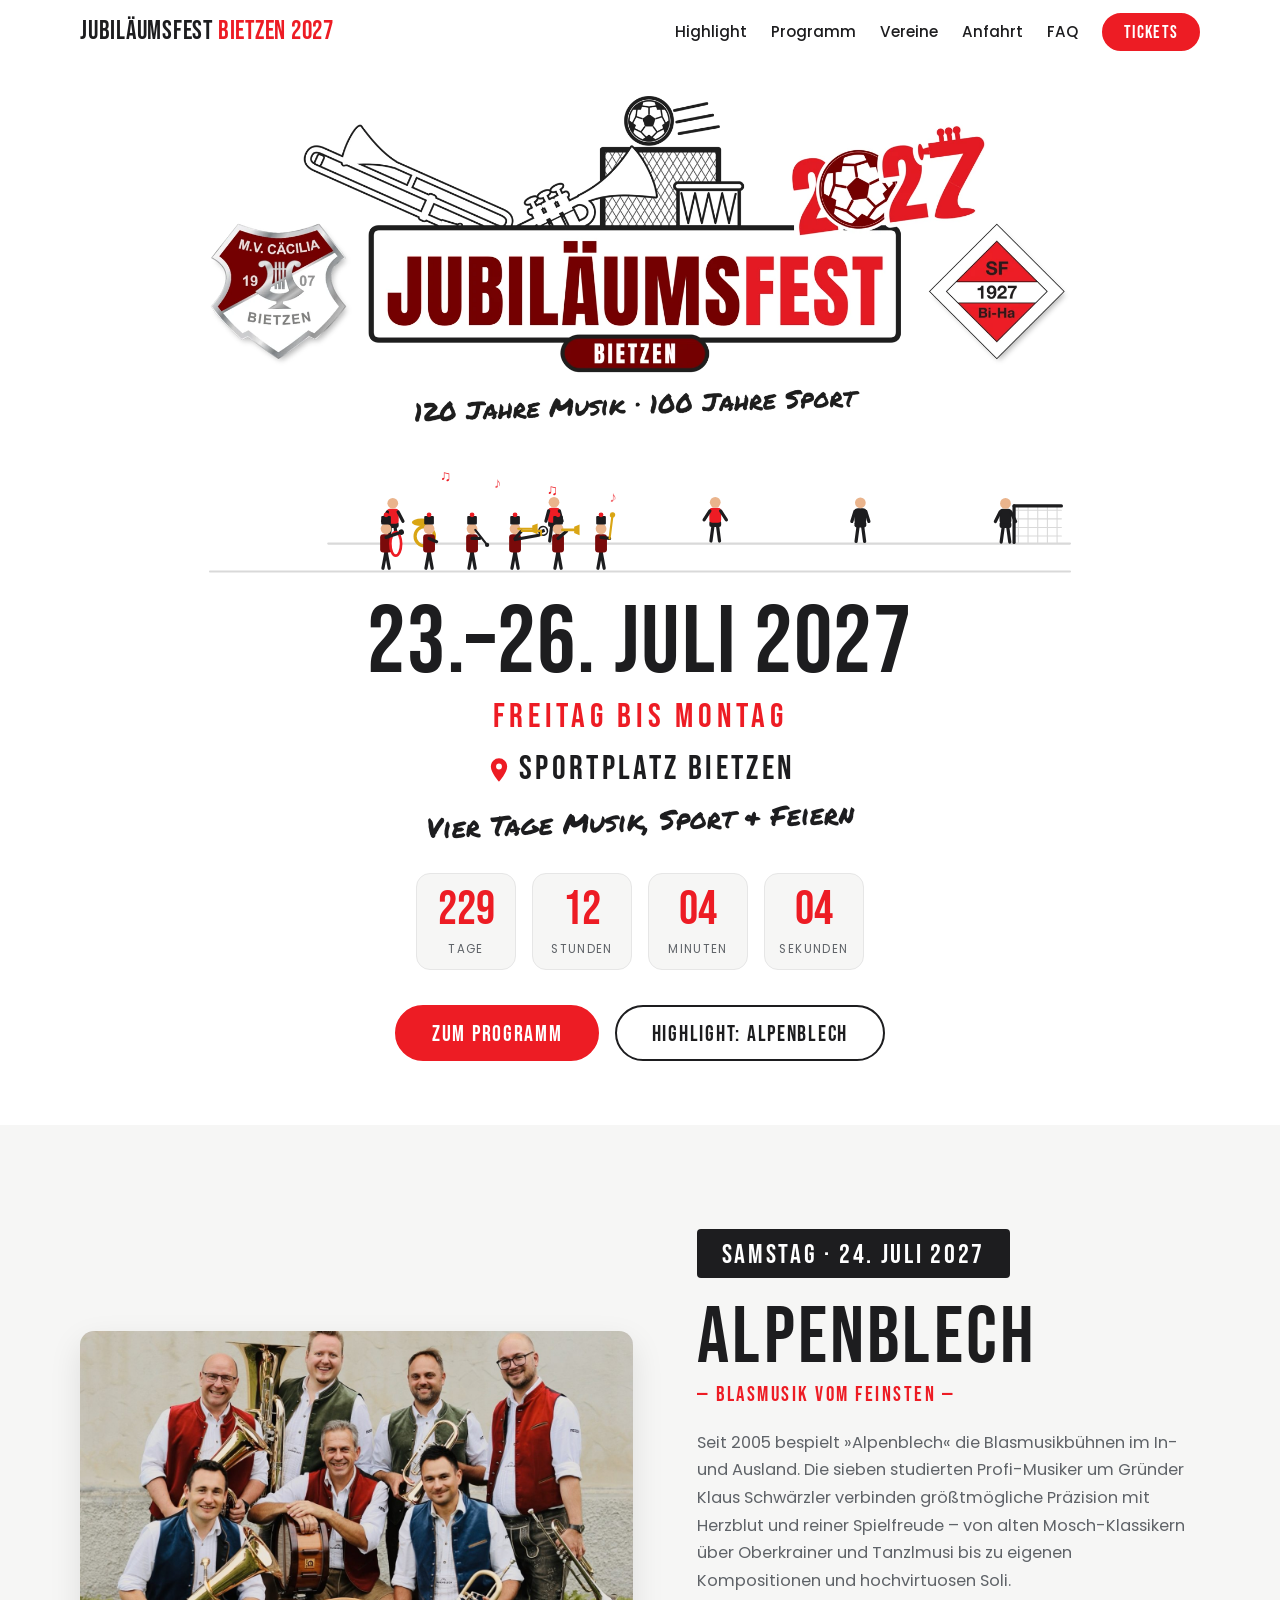
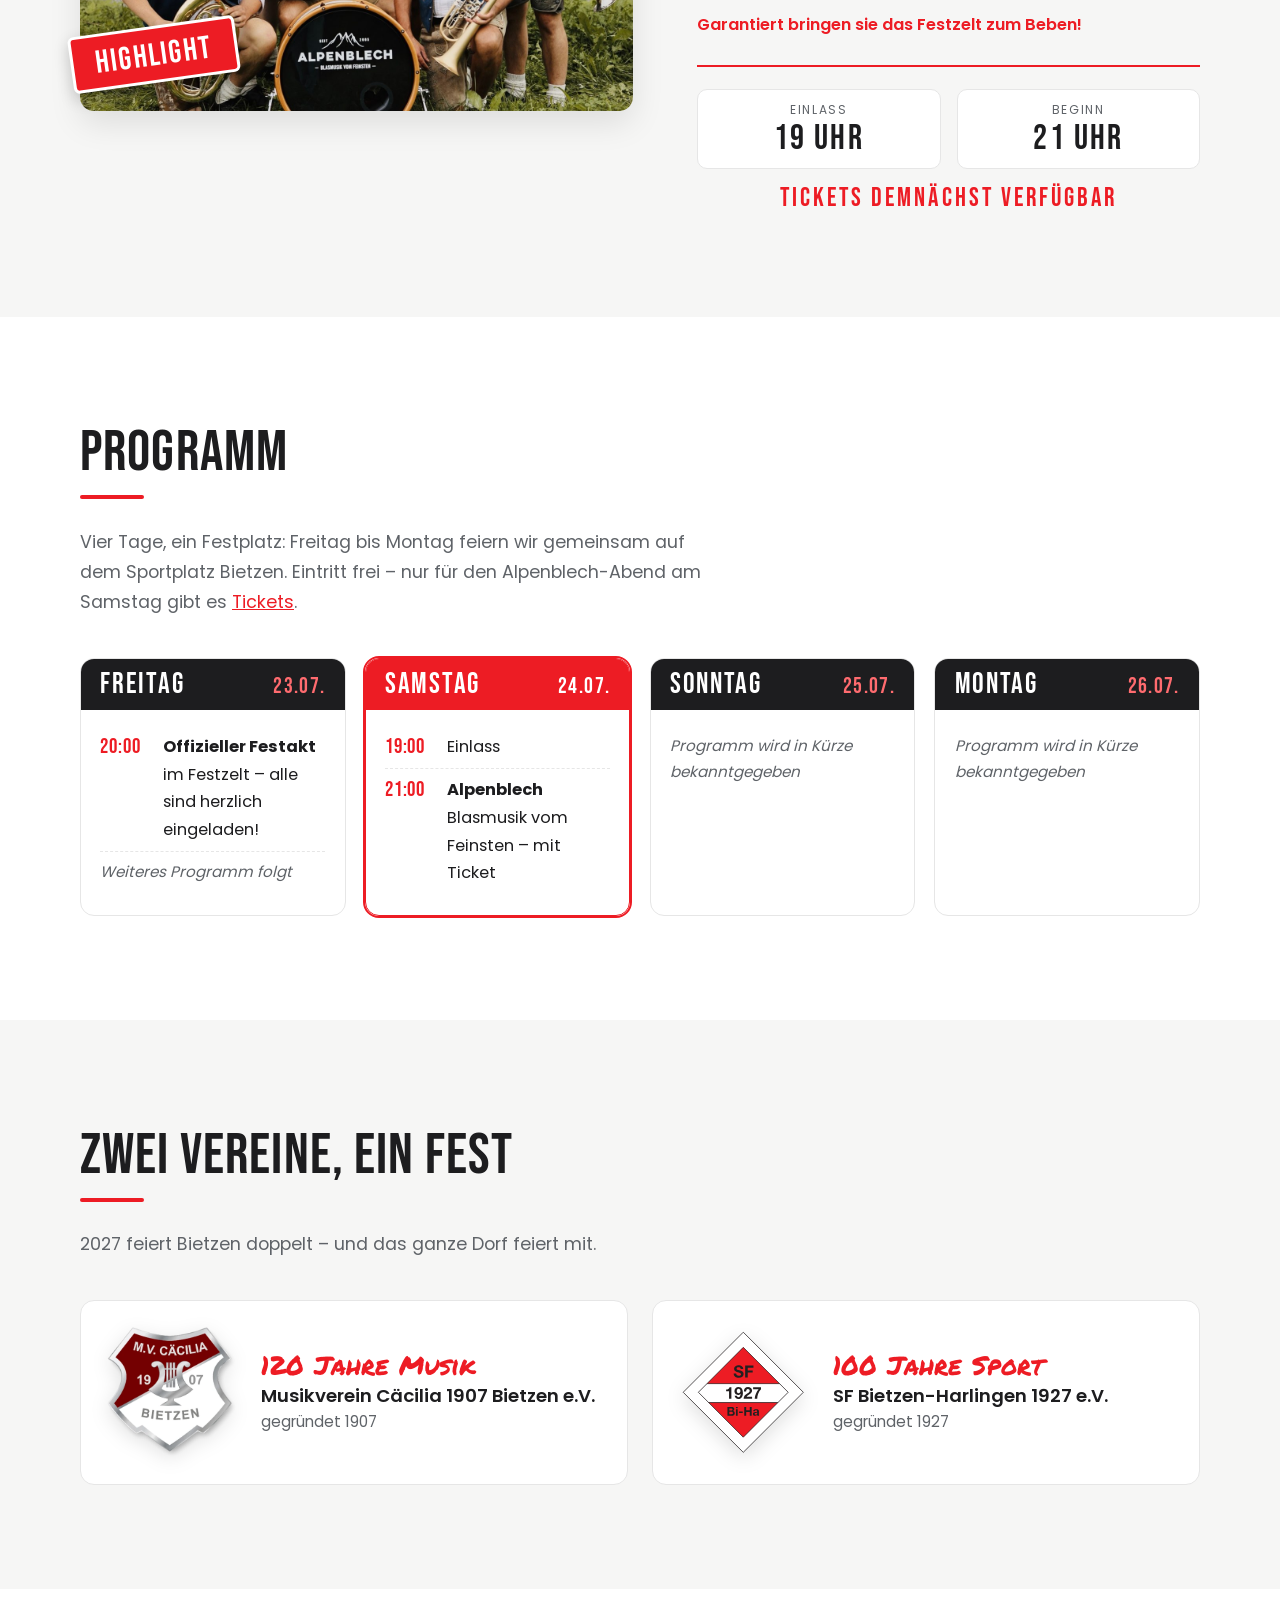
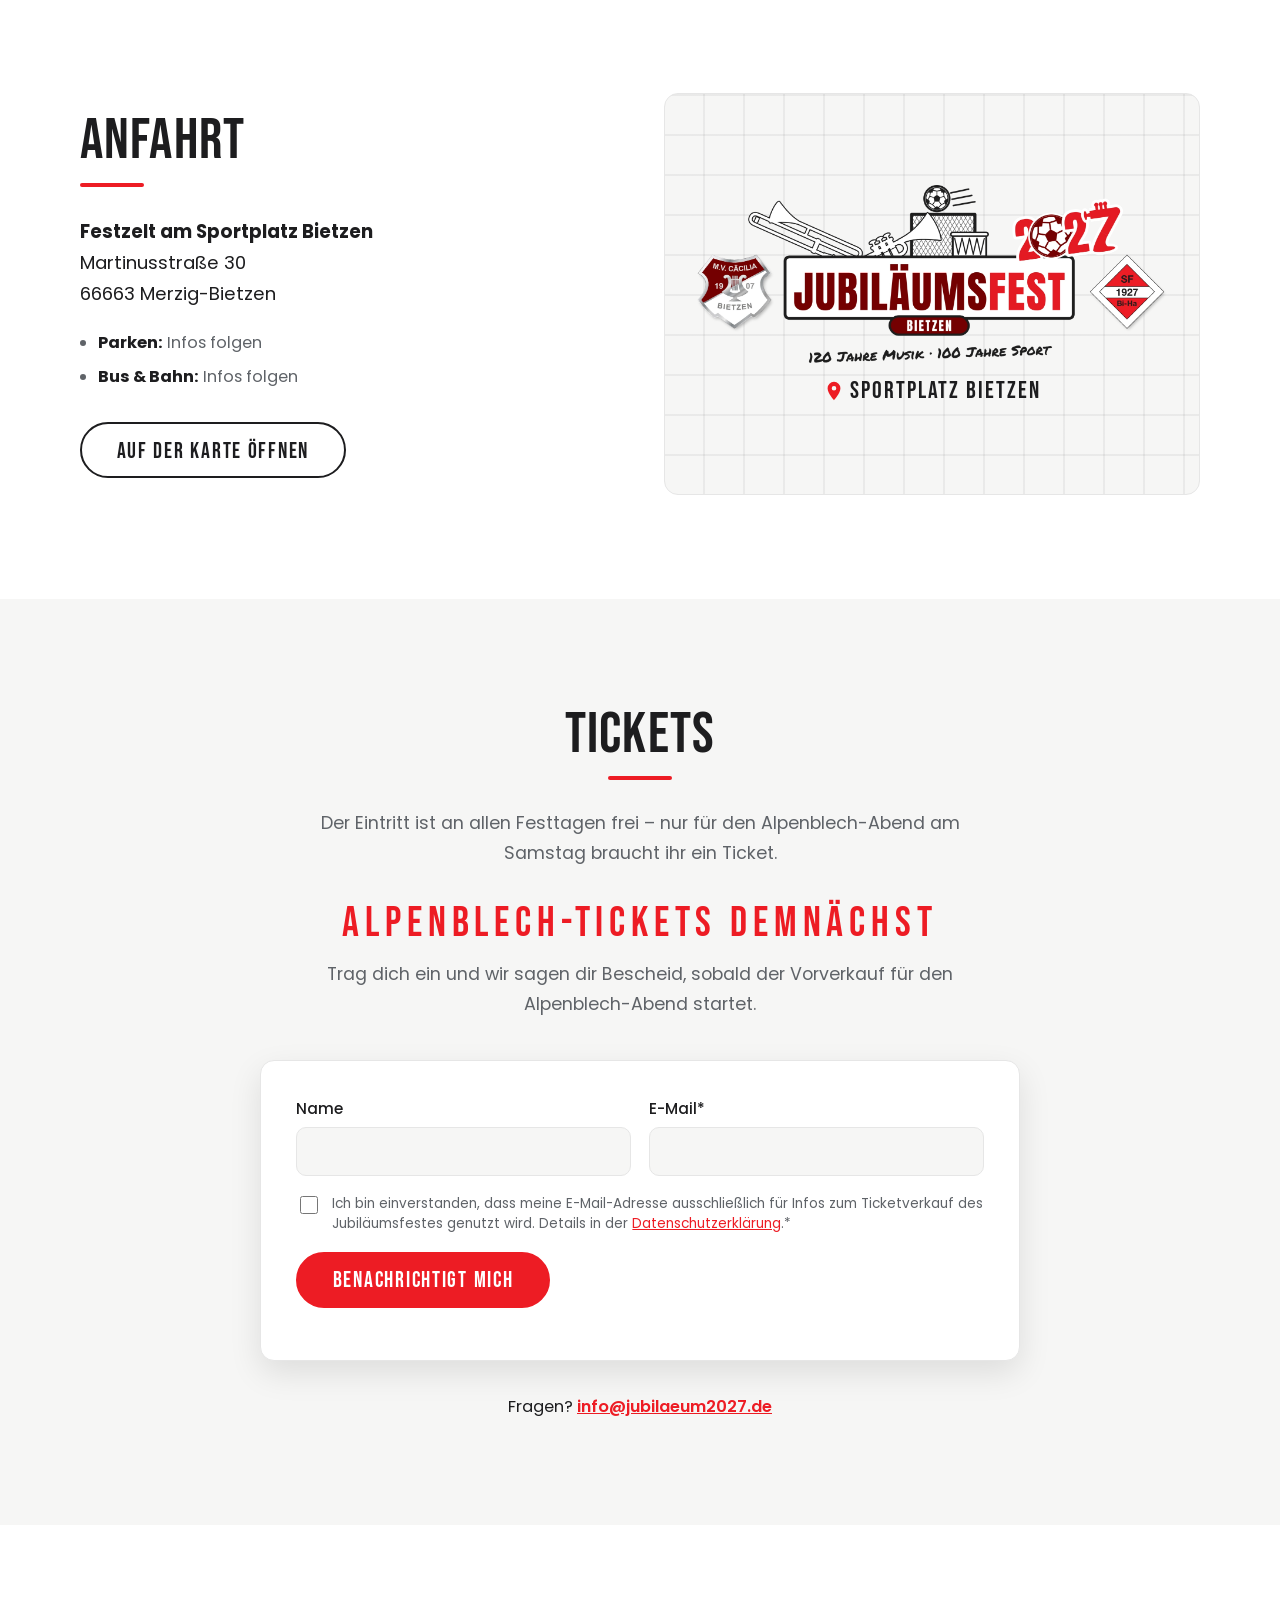
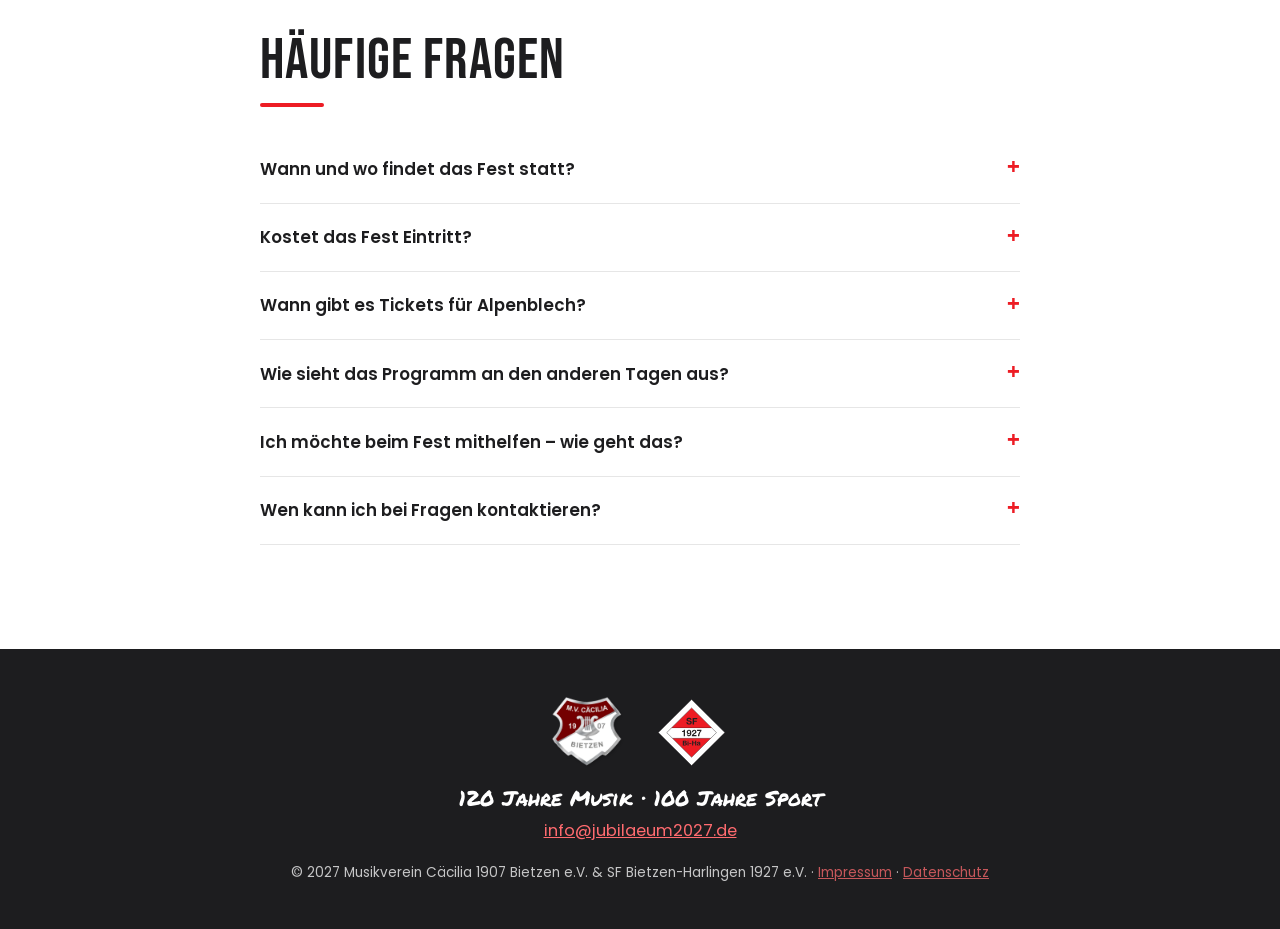
==== index.html @ b7c2aaac "Fun Fact unter dem Logo: Fußballspiel und marschierende Blaskapelle Kleine SVG-Figuren, per JavaScri" ====
<!doctype html>
<html lang="de">
<head>
  <meta charset="utf-8">
  <meta name="viewport" content="width=device-width, initial-scale=1">
  <title>Jubiläumsfest Bietzen 2027 · 23.–26. Juli</title>
  <meta name="description" content="120 Jahre Musik · 100 Jahre Sport: Vier Tage Musik, Sport &amp; Feiern vom 23. bis 26. Juli 2027 auf dem Sportplatz Bietzen. Highlight am Samstag: Alpenblech.">
  <meta name="theme-color" content="#ffffff">
  <meta property="og:type" content="website">
  <meta property="og:title" content="Jubiläumsfest Bietzen 2027">
  <meta property="og:description" content="120 Jahre Musik · 100 Jahre Sport – 23. bis 26. Juli 2027, Sportplatz Bietzen.">
  <meta property="og:url" content="https://jubilaeum2027.de/">
  <meta property="og:image" content="https://jubilaeum2027.de/bilder/vorschau.jpg">
  <meta property="og:image:width" content="1200">
  <meta property="og:image:height" content="630">
  <meta property="og:locale" content="de_DE">
  <meta name="twitter:card" content="summary_large_image">
  <link rel="canonical" href="https://jubilaeum2027.de/">
  <link rel="icon" type="image/png" href="favicon.png">
  <link rel="apple-touch-icon" href="bilder/apple-touch-icon.png">
  <link rel="preload" href="schriften/bebas-neue-latin-400-normal.woff2" as="font" type="font/woff2" crossorigin>
  <link rel="stylesheet" href="style.css">
  <script type="application/ld+json">
  {
    "@context": "https://schema.org",
    "@type": "Festival",
    "name": "Jubiläumsfest Bietzen 2027 – 120 Jahre Musik · 100 Jahre Sport",
    "startDate": "2027-07-23T20:00:00+02:00",
    "endDate": "2027-07-26",
    "eventStatus": "https://schema.org/EventScheduled",
    "eventAttendanceMode": "https://schema.org/OfflineEventAttendanceMode",
    "url": "https://jubilaeum2027.de/",
    "image": "https://jubilaeum2027.de/bilder/vorschau.jpg",
    "description": "Vier Tage Musik, Sport & Feiern im Festzelt am Sportplatz Bietzen.",
    "location": {
      "@type": "Place",
      "name": "Festzelt am Sportplatz Bietzen",
      "address": { "@type": "PostalAddress", "streetAddress": "Martinusstraße 30", "postalCode": "66663", "addressLocality": "Merzig-Bietzen", "addressCountry": "DE" }
    },
    "organizer": [
      { "@type": "Organization", "name": "Musikverein Cäcilia 1907 Bietzen e.V." },
      { "@type": "Organization", "name": "SF Bietzen-Harlingen 1927 e.V." }
    ]
  }
  </script>
</head>
<body>

  <header class="nav" id="top">
    <div class="container nav__inner">
      <a href="#top" class="nav__logo">Jubiläumsfest <span>Bietzen 2027</span></a>
      <button class="nav__toggle" aria-label="Menü öffnen" aria-expanded="false">
        <span></span><span></span><span></span>
      </button>
      <nav class="nav__links">
        <a href="#highlight">Highlight</a>
        <a href="#programm">Programm</a>
        <a href="#vereine">Vereine</a>
        <a href="#anfahrt">Anfahrt</a>
        <a href="#faq">FAQ</a>
        <a href="#tickets" class="btn btn--small">Tickets</a>
      </nav>
    </div>
  </header>

  <section class="hero">
    <div class="hero__confetti" aria-hidden="true"></div>
    <div class="container hero__content">
      <h1 class="visually-hidden">Jubiläumsfest Bietzen 2027 – 120 Jahre Musik, 100 Jahre Sport</h1>
      <img class="hero__logo" src="bilder/logo-hell.webp" width="1600" height="607"
           alt="Logo Jubiläumsfest Bietzen 2027 mit den Wappen des M.V. Cäcilia Bietzen 1907 und der SF 1927 Bi-Ha – 120 Jahre Musik, 100 Jahre Sport">
      <div class="hero__fun" aria-hidden="true"></div>
      <p class="hero__date">23.–26. Juli 2027</p>
      <p class="hero__days">Freitag bis Montag</p>
      <p class="hero__place">
        <svg viewBox="0 0 24 24" width="28" height="28" aria-hidden="true"><path fill="currentColor" d="M12 2a7 7 0 0 0-7 7c0 5.25 7 13 7 13s7-7.75 7-13a7 7 0 0 0-7-7Zm0 9.5A2.5 2.5 0 1 1 12 6.5a2.5 2.5 0 0 1 0 5Z"/></svg>
        Sportplatz Bietzen
      </p>
      <p class="hero__tagline">Vier Tage Musik, Sport &amp; Feiern</p>

      <div class="countdown" aria-label="Countdown bis zum Fest">
        <div><span id="cd-tage">–</span><small>Tage</small></div>
        <div><span id="cd-stunden">–</span><small>Stunden</small></div>
        <div><span id="cd-minuten">–</span><small>Minuten</small></div>
        <div><span id="cd-sekunden">–</span><small>Sekunden</small></div>
      </div>

      <div class="hero__actions">
        <a href="#programm" class="btn">Zum Programm</a>
        <a href="#highlight" class="btn btn--ghost">Highlight: Alpenblech</a>
      </div>
    </div>
  </section>

  <main>

    <!-- ========== HIGHLIGHT ========== -->
    <section id="highlight" class="section section--alt">
      <div class="container highlight">
        <figure class="highlight__photo">
          <img src="bilder/alpenblech.jpg" width="1400" height="962" loading="lazy"
               alt="Die sieben Musiker von Alpenblech in Tracht mit ihren Blechblasinstrumenten">
          <span class="badge">Highlight</span>
        </figure>
        <div class="highlight__text">
          <p class="datebar">Samstag · 24. Juli 2027</p>
          <h2 class="highlight__name">Alpenblech</h2>
          <p class="highlight__sub">— Blasmusik vom Feinsten —</p>
          <p>
            Seit 2005 bespielt »Alpenblech« die Blasmusikbühnen im In- und Ausland.
            Die sieben studierten Profi-Musiker um Gründer Klaus Schwärzler verbinden
            größtmögliche Präzision mit Herzblut und reiner Spielfreude – von alten
            Mosch-Klassikern über Oberkrainer und Tanzlmusi bis zu eigenen Kompositionen
            und hochvirtuosen Soli.
          </p>
          <p class="highlight__claim">Garantiert bringen sie das Festzelt zum Beben!</p>
          <div class="highlight__facts">
            <div><small>Einlass</small><strong>19 Uhr</strong></div>
            <div><small>Beginn</small><strong>21 Uhr</strong></div>
          </div>
          <p class="highlight__tickets">Tickets demnächst verfügbar</p>
        </div>
      </div>
    </section>

    <!-- ========== PROGRAMM ========== -->
    <section id="programm" class="section">
      <div class="container">
        <h2 class="section__title">Programm</h2>
        <p class="section__lead">Vier Tage, ein Festplatz: Freitag bis Montag feiern wir gemeinsam auf dem Sportplatz Bietzen. Eintritt frei – nur für den Alpenblech-Abend am Samstag gibt es <a href="#tickets">Tickets</a>.</p>

        <div class="days">
          <article class="day">
            <header class="day__head"><span class="day__name">Freitag</span><span class="day__date">23.07.</span></header>
            <ul class="day__list">
              <li><time>20:00</time><span><strong>Offizieller Festakt</strong><br>im Festzelt – alle sind herzlich eingeladen!</span></li>
              <li class="day__tba">Weiteres Programm folgt</li>
            </ul>
          </article>

          <article class="day day--featured">
            <header class="day__head"><span class="day__name">Samstag</span><span class="day__date">24.07.</span></header>
            <ul class="day__list">
              <li><time>19:00</time><span>Einlass</span></li>
              <li><time>21:00</time><span><strong>Alpenblech</strong><br>Blasmusik vom Feinsten – mit Ticket</span></li>
            </ul>
          </article>

          <article class="day">
            <header class="day__head"><span class="day__name">Sonntag</span><span class="day__date">25.07.</span></header>
            <ul class="day__list">
              <li class="day__tba">Programm wird in Kürze bekanntgegeben</li>
            </ul>
          </article>

          <article class="day">
            <header class="day__head"><span class="day__name">Montag</span><span class="day__date">26.07.</span></header>
            <ul class="day__list">
              <li class="day__tba">Programm wird in Kürze bekanntgegeben</li>
            </ul>
          </article>
        </div>
      </div>
    </section>

    <!-- ========== VEREINE ========== -->
    <section id="vereine" class="section section--alt">
      <div class="container">
        <h2 class="section__title">Zwei Vereine, ein Fest</h2>
        <p class="section__lead">2027 feiert Bietzen doppelt – und das ganze Dorf feiert mit.</p>

        <div class="clubs">
          <article class="club">
            <img src="bilder/wappen-musikverein.webp" width="357" height="360" loading="lazy" alt="Wappen des Musikvereins Cäcilia 1907 Bietzen e.V.">
            <div>
              <p class="club__years">120 Jahre Musik</p>
              <h3>Musikverein Cäcilia 1907 Bietzen e.V.</h3>
              <p class="club__since">gegründet 1907</p>
            </div>
          </article>
          <article class="club">
            <img src="bilder/wappen-sportfreunde.svg" width="360" height="360" loading="lazy" alt="Wappen der SF Bietzen-Harlingen 1927 e.V.">
            <div>
              <p class="club__years">100 Jahre Sport</p>
              <h3>SF Bietzen-Harlingen 1927 e.V.</h3>
              <p class="club__since">gegründet 1927</p>
            </div>
          </article>
        </div>
      </div>
    </section>

    <!-- ========== ANFAHRT ========== -->
    <section id="anfahrt" class="section">
      <div class="container grid-2">
        <div>
          <h2 class="section__title">Anfahrt</h2>
          <address class="address">
            <strong>Festzelt am Sportplatz Bietzen</strong><br>
            Martinusstraße 30<br>
            66663 Merzig-Bietzen
          </address>
          <ul class="info-list">
            <li><strong>Parken:</strong> Infos folgen</li>
            <li><strong>Bus &amp; Bahn:</strong> Infos folgen</li>
          </ul>
          <a class="btn btn--outline" target="_blank" rel="noopener"
             href="https://www.openstreetmap.org/search?query=Martinusstra%C3%9Fe%2030%2C%2066663%20Merzig">Auf der Karte öffnen</a>
        </div>
        <div class="map-card" aria-hidden="true">
          <img src="bilder/logo-hell.webp" width="1600" height="607" loading="lazy" alt="">
          <p><svg viewBox="0 0 24 24" width="22" height="22"><path fill="currentColor" d="M12 2a7 7 0 0 0-7 7c0 5.25 7 13 7 13s7-7.75 7-13a7 7 0 0 0-7-7Zm0 9.5A2.5 2.5 0 1 1 12 6.5a2.5 2.5 0 0 1 0 5Z"/></svg> Sportplatz Bietzen</p>
        </div>
      </div>
    </section>

    <!-- ========== TICKETS ========== -->
    <section id="tickets" class="section section--alt">
      <div class="container container--narrow tickets">
        <h2 class="section__title">Tickets</h2>
        <p class="section__lead">
          Der Eintritt ist an allen Festtagen frei – nur für den Alpenblech-Abend am Samstag braucht ihr ein Ticket.
        </p>
        <p class="tickets__soon">Alpenblech-Tickets demnächst</p>
        <p class="section__lead">
          Trag dich ein und wir sagen dir Bescheid, sobald der Vorverkauf für den Alpenblech-Abend startet.
        </p>

        <!-- data-netlify: Netlify sammelt die Einträge automatisch (Dashboard → Forms). -->
        <form class="form" name="ticket-info" method="POST" data-netlify="true" netlify-honeypot="bot-field">
          <input type="hidden" name="form-name" value="ticket-info">
          <p class="hidden"><label>Nicht ausfüllen: <input name="bot-field"></label></p>
          <div class="form__row">
            <label>Name<input type="text" name="name" autocomplete="name"></label>
            <label>E-Mail*<input type="email" name="email" required autocomplete="email"></label>
          </div>
          <label class="form__check">
            <input type="checkbox" name="einwilligung" value="ja" required>
            <span>Ich bin einverstanden, dass meine E-Mail-Adresse ausschließlich für Infos zum Ticketverkauf des Jubiläumsfestes genutzt wird. Details in der <a href="datenschutz.html">Datenschutzerklärung</a>.*</span>
          </label>
          <button type="submit" class="btn">Benachrichtigt mich</button>
          <p class="form__status" role="status"></p>
        </form>

        <p class="tickets__contact">Fragen? <a href="mailto:info@jubilaeum2027.de">info@jubilaeum2027.de</a></p>
      </div>
    </section>

    <!-- ========== FAQ ========== -->
    <section id="faq" class="section">
      <div class="container container--narrow">
        <h2 class="section__title">Häufige Fragen</h2>
        <details>
          <summary>Wann und wo findet das Fest statt?</summary>
          <p>Von Freitag, 23. Juli bis Montag, 26. Juli 2027 im Festzelt am Sportplatz Bietzen. Adresse: Martinusstraße 30, 66663 Merzig-Bietzen. Los geht es am Freitag um 20:00 Uhr mit dem offiziellen Festakt, zu dem alle herzlich eingeladen sind.</p>
        </details>
        <details>
          <summary>Kostet das Fest Eintritt?</summary>
          <p>Nein, an allen Festtagen ist der Eintritt frei. Einzige Ausnahme ist der Alpenblech-Abend am Samstag, 24. Juli – dafür braucht ihr ein Ticket.</p>
        </details>
        <details>
          <summary>Wann gibt es Tickets für Alpenblech?</summary>
          <p>Der Vorverkauf startet demnächst. <a href="#tickets">Trag dich ein</a>, dann bekommst du Bescheid.</p>
        </details>
        <details>
          <summary>Wie sieht das Programm an den anderen Tagen aus?</summary>
          <p>Fest stehen bereits der offizielle Festakt am Freitag (20:00 Uhr) und Alpenblech am Samstag (21:00 Uhr). Das weitere Programm geben wir in Kürze bekannt – schau einfach wieder vorbei.</p>
        </details>
        <details>
          <summary>Ich möchte beim Fest mithelfen – wie geht das?</summary>
          <p>Super! Schreib uns an <a href="mailto:info@jubilaeum2027.de">info@jubilaeum2027.de</a>.</p>
        </details>
        <details>
          <summary>Wen kann ich bei Fragen kontaktieren?</summary>
          <p>Schreib uns jederzeit an <a href="mailto:info@jubilaeum2027.de">info@jubilaeum2027.de</a>.</p>
        </details>
      </div>
    </section>

  </main>

  <footer class="footer">
    <div class="container footer__inner">
      <div class="footer__crests">
        <img src="bilder/wappen-musikverein.webp" width="357" height="360" loading="lazy" alt="M.V. Cäcilia Bietzen 1907">
        <img src="bilder/wappen-sportfreunde.svg" width="360" height="360" loading="lazy" alt="SF Bietzen-Harlingen 1927 e.V.">
      </div>
      <p class="footer__tagline">120 Jahre Musik · 100 Jahre Sport</p>
      <p><a href="mailto:info@jubilaeum2027.de">info@jubilaeum2027.de</a></p>
      <p class="footer__small">
        © 2027 Musikverein Cäcilia 1907 Bietzen e.V. &amp; SF Bietzen-Harlingen 1927 e.V. · <a href="impressum.html">Impressum</a> · <a href="datenschutz.html">Datenschutz</a>
      </p>
    </div>
  </footer>

  <script src="script.js"></script>
</body>
</html>
---- style.css ----
/* ============================================================
   Schriften (lokal eingebunden – keine Verbindung zu Google)
   ============================================================ */
@font-face { font-family: "Bebas Neue"; src: url("schriften/bebas-neue-latin-400-normal.woff2") format("woff2"); font-weight: 400; font-display: swap; }
@font-face { font-family: "Permanent Marker"; src: url("schriften/permanent-marker-latin-400-normal.woff2") format("woff2"); font-weight: 400; font-display: swap; }
@font-face { font-family: "Poppins"; src: url("schriften/poppins-latin-400-normal.woff2") format("woff2"); font-weight: 400; font-display: swap; }
@font-face { font-family: "Poppins"; src: url("schriften/poppins-latin-500-normal.woff2") format("woff2"); font-weight: 500; font-display: swap; }
@font-face { font-family: "Poppins"; src: url("schriften/poppins-latin-600-normal.woff2") format("woff2"); font-weight: 600; font-display: swap; }
@font-face { font-family: "Poppins"; src: url("schriften/poppins-latin-700-normal.woff2") format("woff2"); font-weight: 700; font-display: swap; }

/* ============================================================
   Farben – helle Variante: Weiß, Anthrazit und das Signalrot
   aus „FEST“ / SF-Wappen. Das Weinrot steckt nur noch im Logo.
   ============================================================ */
:root {
  --rot: #ed1c24;          /* offizielles Rot der SF Bietzen-Harlingen */
  --rot-dunkel: #c0161c;   /* Hover */
  --rot-zart: #fdecec;     /* sehr helles Rot für Flächen */
  --ink: #1d1d1f;          /* Anthrazit für Text & Überschriften */
  --muted: #5f6368;
  --bg: #ffffff;
  --bg-alt: #f6f6f5;
  --line: #e6e6e6;
  --white: #fff;
  --radius: 14px;
  --shadow: 0 12px 32px rgba(0, 0, 0, .10);
  --font-head: "Bebas Neue", Impact, "Arial Narrow", sans-serif;
  --font-body: "Poppins", system-ui, -apple-system, sans-serif;
  --font-hand: "Permanent Marker", "Comic Sans MS", cursive;
}

*, *::before, *::after { box-sizing: border-box; }
html { scroll-behavior: smooth; scroll-padding-top: 72px; }
body {
  margin: 0;
  font-family: var(--font-body);
  font-size: 1.02rem;
  line-height: 1.7;
  color: var(--ink);
  background: var(--bg);
}
img { max-width: 100%; height: auto; display: block; }
a { color: var(--rot); }
h1, h2, h3 { line-height: 1.1; margin: 0 0 .5em; }
h2 { font-family: var(--font-head); font-weight: 400; letter-spacing: .02em; }
h3 { font-size: 1.1rem; font-weight: 600; }
.hidden { display: none; }
.visually-hidden { position: absolute; width: 1px; height: 1px; overflow: hidden; clip: rect(0 0 0 0); white-space: nowrap; }

.container { width: min(1120px, 100% - 32px); margin-inline: auto; }
.container--narrow { width: min(760px, 100% - 32px); }

/* ---------- Buttons ---------- */
.btn {
  display: inline-block;
  padding: .7em 1.6em .6em;
  border-radius: 999px;
  border: 2px solid var(--rot);
  background: var(--rot);
  color: var(--white);
  font: 400 1.35rem/1.1 var(--font-head);
  letter-spacing: .08em;
  text-decoration: none;
  cursor: pointer;
  transition: transform .15s, background .15s, box-shadow .15s, color .15s;
}
.btn:hover { background: var(--rot-dunkel); border-color: var(--rot-dunkel); transform: translateY(-2px); box-shadow: 0 8px 20px rgba(237,28,36,.25); }
.btn:disabled { opacity: .6; cursor: wait; transform: none; }
.btn--small { padding: .45em 1.1em .35em; font-size: 1.1rem; }
.btn--ghost, .btn--outline { background: transparent; color: var(--ink); border-color: var(--ink); }
.btn--ghost:hover, .btn--outline:hover { background: var(--ink); color: var(--white); border-color: var(--ink); box-shadow: none; }

/* ---------- Navigation ---------- */
.nav { position: fixed; inset: 0 0 auto; z-index: 50; background: rgba(255,255,255,.92); backdrop-filter: blur(8px); transition: box-shadow .25s; }
.nav.is-scrolled { box-shadow: 0 1px 0 var(--line), 0 4px 16px rgba(0,0,0,.06); }
.nav__inner { display: flex; align-items: center; justify-content: space-between; height: 64px; }
.nav__logo { font: 400 1.6rem/1 var(--font-head); letter-spacing: .03em; color: var(--ink); text-decoration: none; }
.nav__logo span { color: var(--rot); }
.nav__links { display: flex; align-items: center; gap: 1.5rem; }
.nav__links a:not(.btn) { color: var(--ink); text-decoration: none; font-weight: 500; font-size: .95rem; }
.nav__links a:not(.btn):hover { color: var(--rot); }
.nav__toggle { display: none; background: none; border: 0; padding: 8px; cursor: pointer; }
.nav__toggle span { display: block; width: 24px; height: 2px; background: var(--ink); margin: 5px 0; transition: .2s; }

@media (max-width: 860px) {
  .nav__toggle { display: block; }
  .nav__links {
    position: absolute; top: 64px; left: 0; right: 0;
    flex-direction: column; align-items: stretch; gap: 0; padding: .5rem 16px 1.2rem;
    background: var(--white); box-shadow: 0 12px 20px rgba(0,0,0,.08);
    transform: translateY(-8px); opacity: 0; pointer-events: none; transition: .2s;
  }
  .nav__links a:not(.btn) { padding: .8rem 0; border-bottom: 1px solid var(--line); }
  .nav__links .btn { margin-top: 1rem; text-align: center; }
  .nav.is-open { background: var(--white); }
  .nav.is-open .nav__links { transform: none; opacity: 1; pointer-events: auto; }
  .nav.is-open .nav__toggle span:nth-child(1) { transform: translateY(7px) rotate(45deg); }
  .nav.is-open .nav__toggle span:nth-child(2) { opacity: 0; }
  .nav.is-open .nav__toggle span:nth-child(3) { transform: translateY(-7px) rotate(-45deg); }
}

/* ---------- Hero ---------- */
.hero {
  position: relative; overflow: hidden;
  min-height: 100vh; min-height: 100svh;
  display: grid; place-items: center;
  padding: 96px 0 64px;
  color: var(--ink); text-align: center;
  background: var(--bg);
}
.hero__content { position: relative; z-index: 1; }
.hero__logo { width: min(860px, 100%); margin: 0 auto 1.6rem; }
.hero__fun { width: min(860px, 100%); margin: -.8rem auto 1.2rem; aspect-ratio: 800 / 132; }
.hero__fun svg { display: block; width: 100%; height: 100%; overflow: visible; }
.hero__date { font: 400 clamp(3rem, 10vw, 6rem)/1 var(--font-head); letter-spacing: .02em; margin: 0; }
.hero__days { font: 400 clamp(1.4rem, 3.6vw, 2.1rem)/1.2 var(--font-head); letter-spacing: .14em; color: var(--rot); margin: .3rem 0 1rem; }
.hero__place {
  display: inline-flex; align-items: center; gap: .4rem;
  font: 400 clamp(1.4rem, 3.6vw, 2.1rem)/1 var(--font-head); letter-spacing: .1em; margin: 0 0 1rem;
}
.hero__place svg { color: var(--rot); }
.hero__tagline { font: 400 clamp(1.15rem, 3vw, 1.7rem)/1.3 var(--font-hand); margin: 0 0 2.2rem; transform: rotate(-2deg); }
.hero__actions { display: flex; gap: 1rem; justify-content: center; flex-wrap: wrap; margin-top: 2.2rem; }

.countdown { display: flex; justify-content: center; gap: clamp(.5rem, 2vw, 1rem); }
.countdown div {
  min-width: clamp(70px, 19vw, 100px);
  padding: .7rem .4rem .5rem;
  border-radius: var(--radius);
  background: var(--bg-alt);
  border: 1px solid var(--line);
}
.countdown span { display: block; font: 400 clamp(2rem, 6vw, 3rem)/1 var(--font-head); color: var(--rot); font-variant-numeric: tabular-nums; }
.countdown small { font-size: .72rem; text-transform: uppercase; letter-spacing: .12em; color: var(--muted); }

.hero__confetti { position: absolute; inset: 0; pointer-events: none; }
.confetti { position: absolute; top: -20px; width: 8px; height: 14px; border-radius: 2px; opacity: .55; animation: fall linear infinite; }
@keyframes fall { to { transform: translateY(110vh) rotate(720deg); } }
@media (prefers-reduced-motion: reduce) {
  .confetti { display: none; }
  html { scroll-behavior: auto; }
  .reveal { opacity: 1 !important; transform: none !important; }
}

/* ---------- Sections ---------- */
.section { padding: clamp(4rem, 9vw, 6.5rem) 0; }
.section--alt { background: var(--bg-alt); }
.section__title { font-size: clamp(2.6rem, 6vw, 3.6rem); color: var(--ink); position: relative; padding-bottom: .25em; }
.section__title::after { content: ""; position: absolute; left: 0; bottom: 0; width: 64px; height: 4px; background: var(--rot); border-radius: 2px; }
.section__lead { color: var(--muted); font-size: 1.1rem; max-width: 640px; margin: 0 0 2.5rem; }

.reveal { opacity: 0; transform: translateY(24px); transition: opacity .7s, transform .7s; }
.reveal.is-visible { opacity: 1; transform: none; }

/* ---------- Highlight ---------- */
.highlight { display: grid; grid-template-columns: 1.1fr 1fr; gap: clamp(2rem, 5vw, 4rem); align-items: center; }
@media (max-width: 860px) { .highlight { grid-template-columns: 1fr; } }
.highlight__photo { position: relative; margin: 0; }
.highlight__photo img { border-radius: var(--radius); box-shadow: var(--shadow); }
.badge {
  position: absolute; left: -10px; bottom: 28px;
  background: var(--rot); color: var(--white);
  font: 400 clamp(1.5rem, 3.5vw, 2rem)/1 var(--font-head); letter-spacing: .06em;
  padding: .35em .7em .25em; border: 3px solid var(--white); border-radius: 6px;
  transform: rotate(-8deg); box-shadow: 0 6px 16px rgba(0,0,0,.2);
}
.datebar {
  display: inline-block; margin: 0 0 1rem;
  background: var(--ink); color: var(--white);
  font: 400 clamp(1.3rem, 3vw, 1.7rem)/1 var(--font-head); letter-spacing: .1em;
  padding: .45em .9em .35em; border-radius: 4px;
}
.highlight__name { font-size: clamp(3.2rem, 8vw, 5rem); margin: 0; letter-spacing: .04em; }
.highlight__sub { font: 400 1.3rem/1 var(--font-head); letter-spacing: .12em; margin: .2rem 0 1.4rem; color: var(--rot); }
.highlight__text > p:not([class]) { color: var(--muted); }
.highlight__claim { color: var(--rot); font-weight: 600; }
.highlight__facts { display: flex; gap: 1rem; margin: 1.6rem 0 1rem; padding-top: 1.4rem; border-top: 2px solid var(--rot); }
.highlight__facts div { flex: 1; text-align: center; background: var(--white); border: 1px solid var(--line); border-radius: 10px; padding: .6rem; }
.highlight__facts small { display: block; text-transform: uppercase; letter-spacing: .14em; font-size: .75rem; color: var(--muted); }
.highlight__facts strong { font: 400 2.2rem/1.1 var(--font-head); letter-spacing: .06em; }
.highlight__tickets { font: 400 1.6rem/1.1 var(--font-head); letter-spacing: .12em; color: var(--rot); text-align: center; margin: 0; }

/* ---------- Programm ---------- */
.days { display: grid; gap: 1.2rem; grid-template-columns: repeat(4, 1fr); }
@media (max-width: 1000px) { .days { grid-template-columns: repeat(2, 1fr); } }
@media (max-width: 560px) { .days { grid-template-columns: 1fr; } }
.day { background: var(--white); border: 1px solid var(--line); border-radius: var(--radius); overflow: hidden; transition: transform .2s, box-shadow .2s; }
.day:hover { transform: translateY(-3px); box-shadow: var(--shadow); }
.day__head { display: flex; justify-content: space-between; align-items: baseline; padding: .8rem 1.2rem .6rem; background: var(--ink); color: var(--white); }
.day__name { font: 400 1.8rem/1 var(--font-head); letter-spacing: .06em; }
.day__date { font: 400 1.4rem/1 var(--font-head); color: #ff6b6f; letter-spacing: .06em; }
.day--featured { border-color: var(--rot); outline: 2px solid var(--rot); }
.day--featured .day__head { background: var(--rot); }
.day--featured .day__date { color: var(--white); }
.day__list { list-style: none; margin: 0; padding: 1rem 1.2rem 1.3rem; }
.day__list li { display: flex; gap: .9rem; padding: .45rem 0; }
.day__list li + li { border-top: 1px dashed var(--line); }
.day__list time { font: 400 1.3rem/1.3 var(--font-head); color: var(--rot); min-width: 48px; letter-spacing: .04em; }
.day__list .day__tba { color: var(--muted); font-style: italic; font-size: .95rem; }

/* ---------- Vereine ---------- */
.clubs { display: grid; gap: 1.5rem; grid-template-columns: 1fr 1fr; }
@media (max-width: 760px) { .clubs { grid-template-columns: 1fr; } }
.club { display: flex; gap: 1.5rem; align-items: center; background: var(--white); border: 1px solid var(--line); border-radius: var(--radius); padding: 1.6rem; }
.club img { width: clamp(90px, 22vw, 130px); flex-shrink: 0; filter: drop-shadow(0 6px 10px rgba(0,0,0,.12)); }
.club__years { font: 400 1.6rem/1.2 var(--font-hand); color: var(--rot); margin: 0 0 .3rem; }
.club h3 { margin: 0 0 .2rem; font-size: 1.15rem; }
.club__since { margin: 0; color: var(--muted); font-size: .95rem; }

/* ---------- Anfahrt ---------- */
.grid-2 { display: grid; gap: 3rem; grid-template-columns: 1fr 1fr; align-items: center; }
@media (max-width: 760px) { .grid-2 { grid-template-columns: 1fr; } }
.address { font-style: normal; font-size: 1.15rem; margin-bottom: 1.2rem; }
.info-list { padding-left: 1.1rem; margin: 0 0 2rem; color: var(--muted); }
.info-list li { margin-bottom: .4rem; }
.info-list strong { color: var(--ink); }
.map-card {
  aspect-ratio: 4 / 3; border-radius: var(--radius);
  display: grid; place-content: center; justify-items: center; gap: 1rem; padding: 2rem;
  background:
    repeating-linear-gradient(0deg, transparent 0 38px, rgba(0,0,0,.05) 38px 40px),
    repeating-linear-gradient(90deg, transparent 0 38px, rgba(0,0,0,.05) 38px 40px),
    var(--bg-alt);
  border: 1px solid var(--line);
}
.map-card p { display: flex; align-items: center; gap: .3rem; margin: 0; font: 400 1.5rem/1 var(--font-head); letter-spacing: .08em; color: var(--ink); }
.map-card svg { color: var(--rot); }

/* ---------- Tickets / Formular ---------- */
.tickets { text-align: center; }
.tickets .section__title::after { left: 50%; transform: translateX(-50%); }
.tickets .section__lead { margin-inline: auto; }
.tickets__soon { font: 400 clamp(1.8rem, 5vw, 2.6rem)/1 var(--font-head); letter-spacing: .14em; color: var(--rot); margin: -.4rem 0 1rem; }
.tickets__contact { margin: 2rem 0 0; }
.tickets__contact a { font-weight: 600; }

.form {
  background: var(--white); color: var(--ink); text-align: left;
  border: 1px solid var(--line); border-radius: var(--radius); box-shadow: var(--shadow);
  padding: clamp(1.4rem, 4vw, 2.2rem);
  display: grid; gap: 1.1rem;
}
.form label { display: grid; gap: .3rem; font-weight: 500; font-size: .95rem; }
.form__row { display: grid; gap: 1.1rem; grid-template-columns: 1fr 1fr; }
@media (max-width: 560px) { .form__row { grid-template-columns: 1fr; } }
.form input[type="text"], .form input[type="email"] {
  font: inherit; padding: .7em .9em; width: 100%;
  border: 1.5px solid var(--line); border-radius: 10px; background: var(--bg-alt);
  transition: border-color .15s, box-shadow .15s;
}
.form input:focus { outline: none; border-color: var(--rot); box-shadow: 0 0 0 3px rgba(237,28,36,.15); }
.form .form__check { display: flex; gap: .7rem; align-items: flex-start; font-weight: 400; font-size: .85rem; color: var(--muted); line-height: 1.5; }
.form__check input { accent-color: var(--rot); width: 18px; height: 18px; margin-top: .15rem; flex-shrink: 0; }
.form .btn { justify-self: start; }
.form__status { margin: 0; font-weight: 500; }
.form__status.is-ok { color: #2e7d4f; }
.form__status.is-error { color: var(--rot); }

/* ---------- FAQ ---------- */
details { border-bottom: 1px solid var(--line); padding: 1.1rem 0; }
summary {
  cursor: pointer; font-weight: 600; font-size: 1.05rem; list-style: none;
  display: flex; justify-content: space-between; align-items: center; gap: 1rem;
}
summary::-webkit-details-marker { display: none; }
summary::after { content: "+"; font: 400 2rem/1 var(--font-head); color: var(--rot); transition: transform .2s; }
details[open] summary::after { transform: rotate(45deg); }
details p { margin: .7rem 0 0; color: var(--muted); }

/* ---------- Footer ---------- */
.footer { background: var(--ink); color: var(--white); padding: 3rem 0 2.5rem; text-align: center; }
.footer__crests { display: flex; justify-content: center; gap: 2rem; margin-bottom: 1rem; }
.footer__crests img { width: 72px; }
.footer__tagline { font: 400 1.3rem/1.3 var(--font-hand); margin: 0 0 .6rem; }
.footer p { margin: .3rem 0; }
.footer a { color: #ff6b6f; }
.footer__small { font-size: .85rem; opacity: .75; margin-top: 1rem !important; }

/* ---------- Rechtliche Seiten ---------- */
.legal main { padding: 120px 0 4rem; }
.legal h2 { font-size: 1.8rem; color: var(--ink); margin-top: 2rem; }
.legal h1 { font-family: var(--font-head); font-weight: 400; letter-spacing: .02em; }
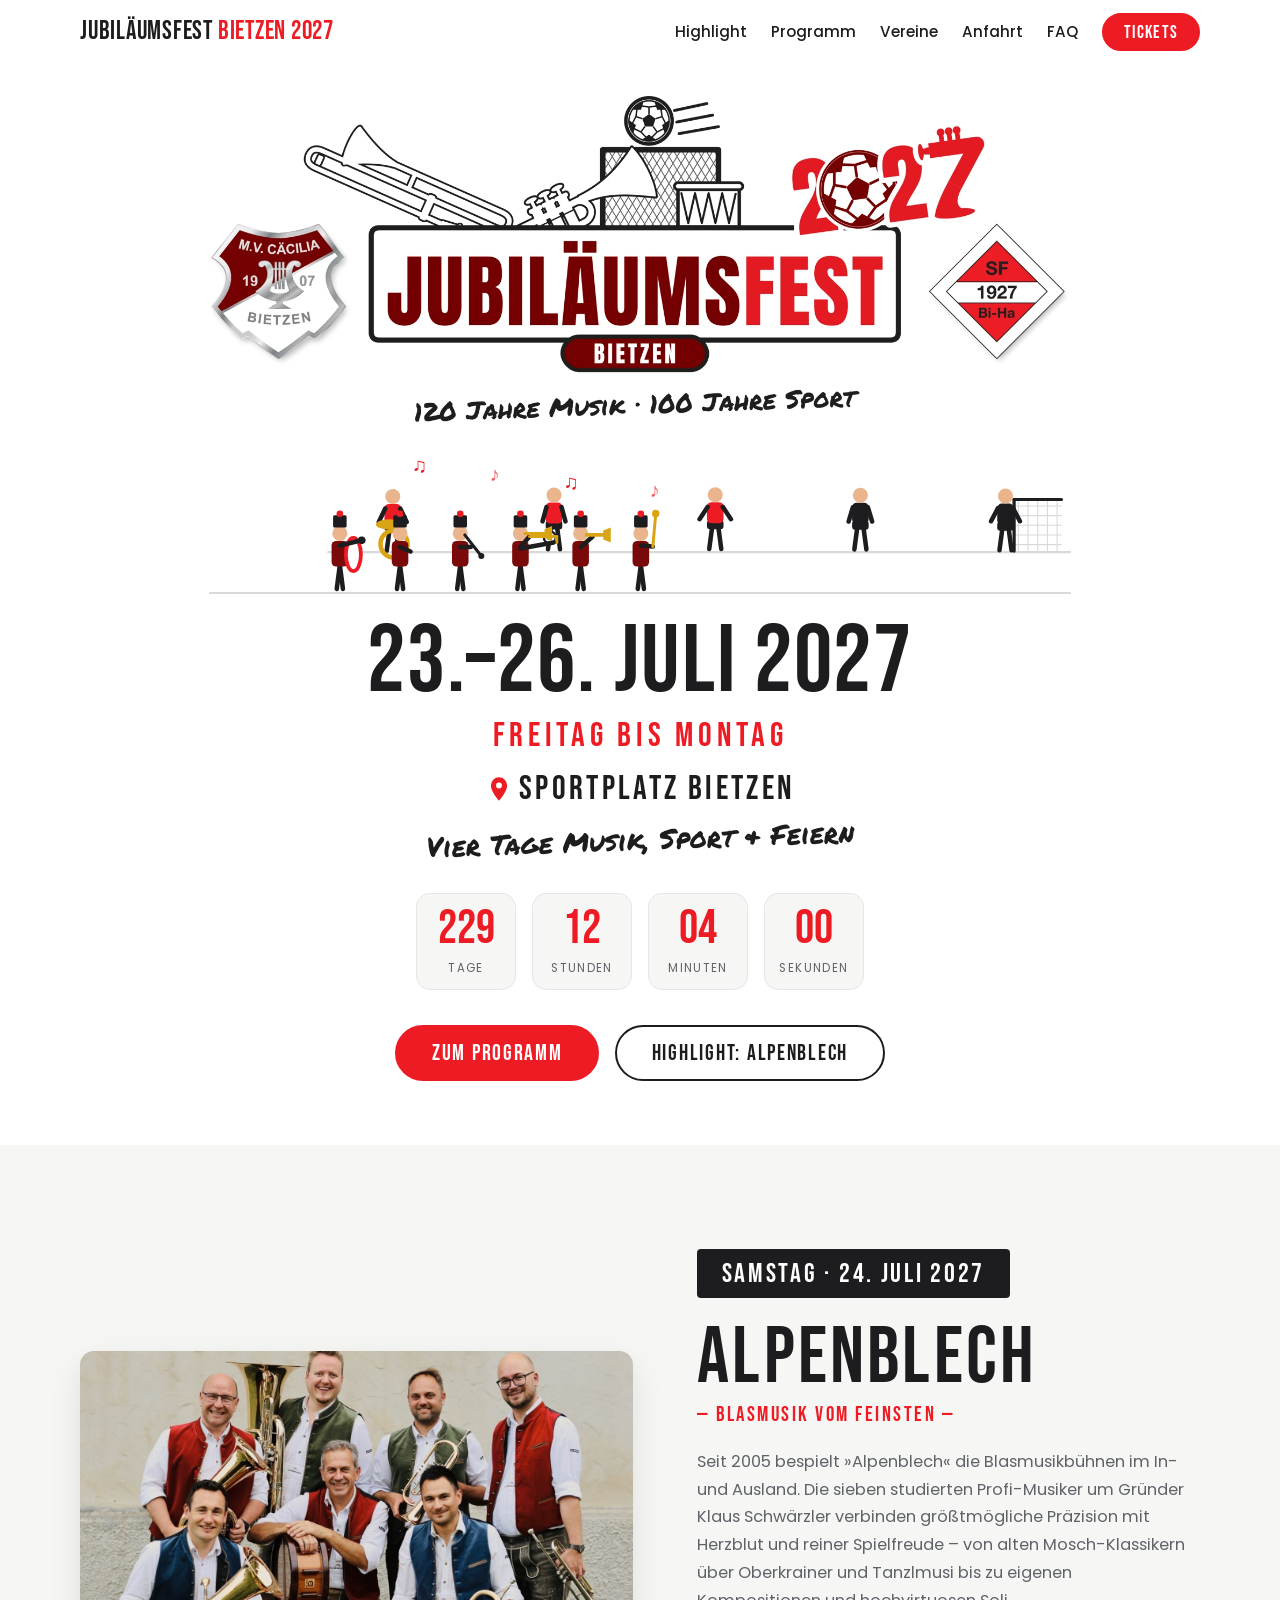
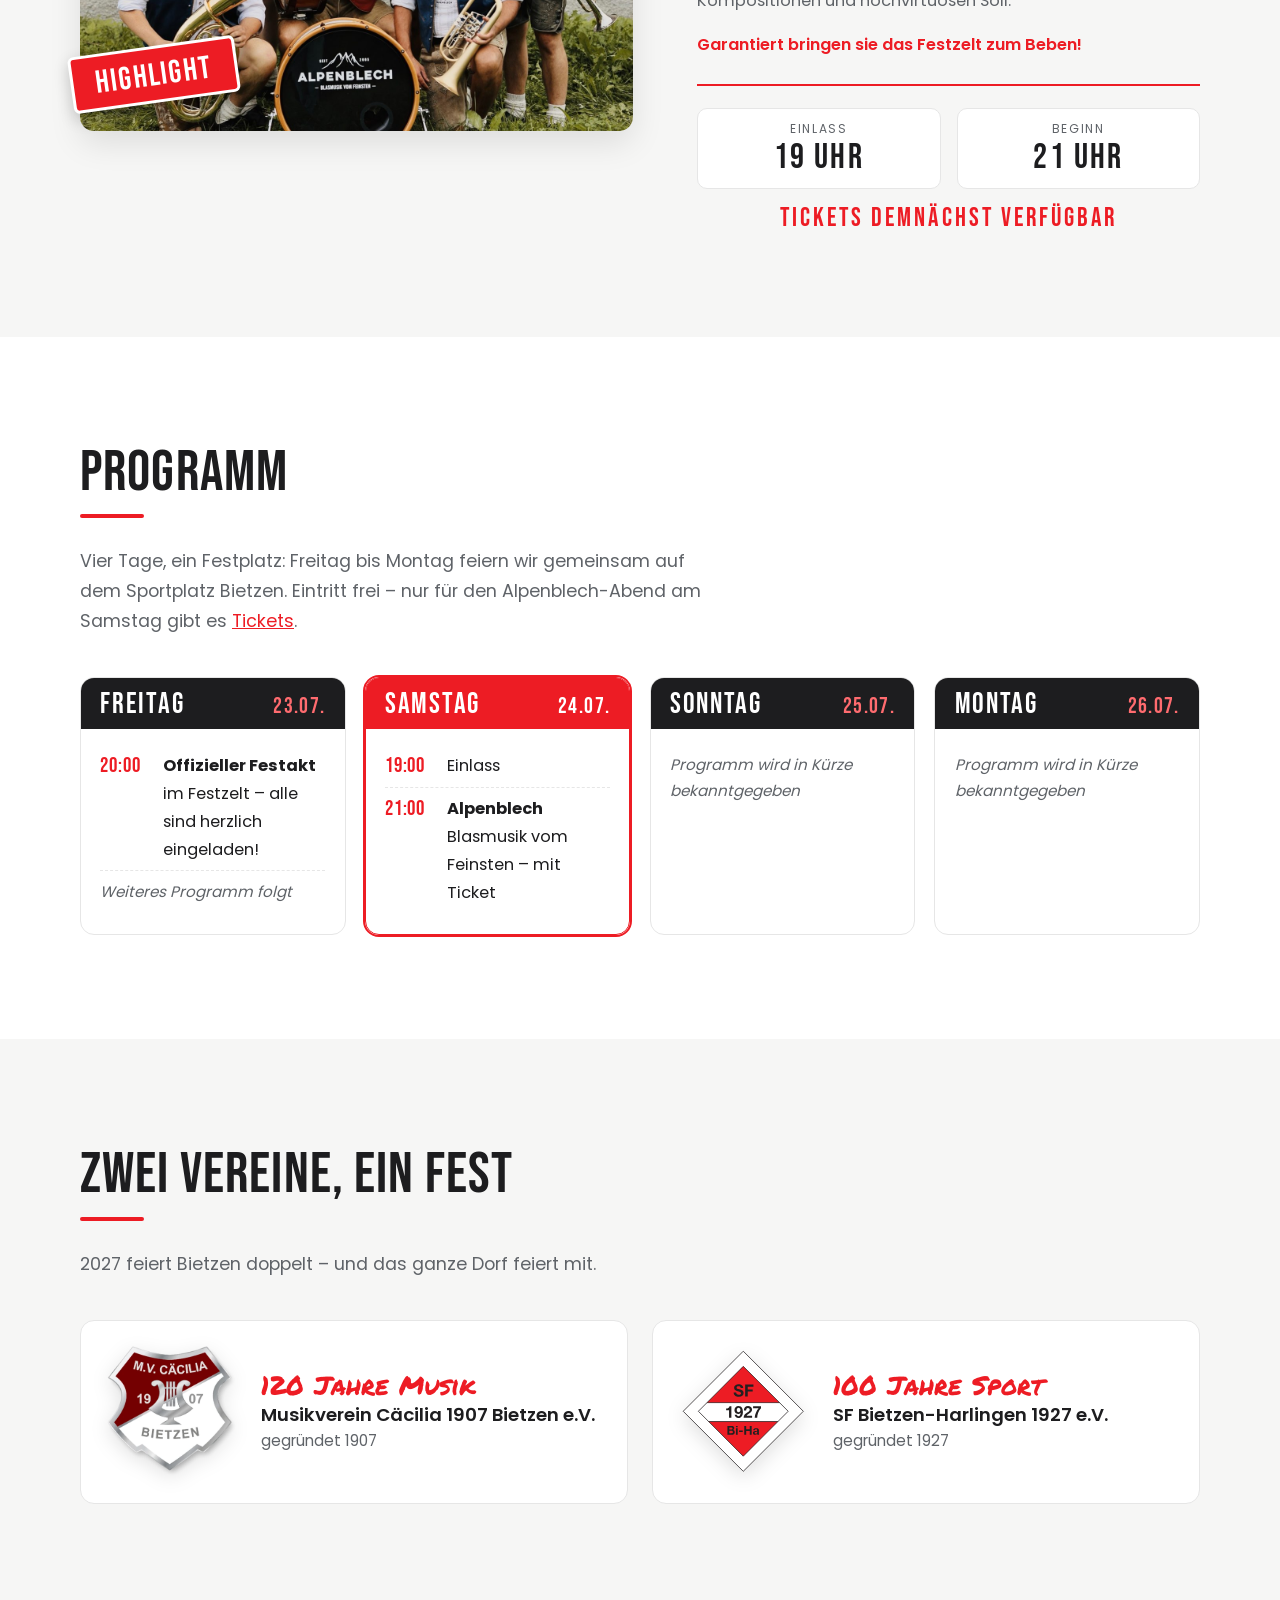
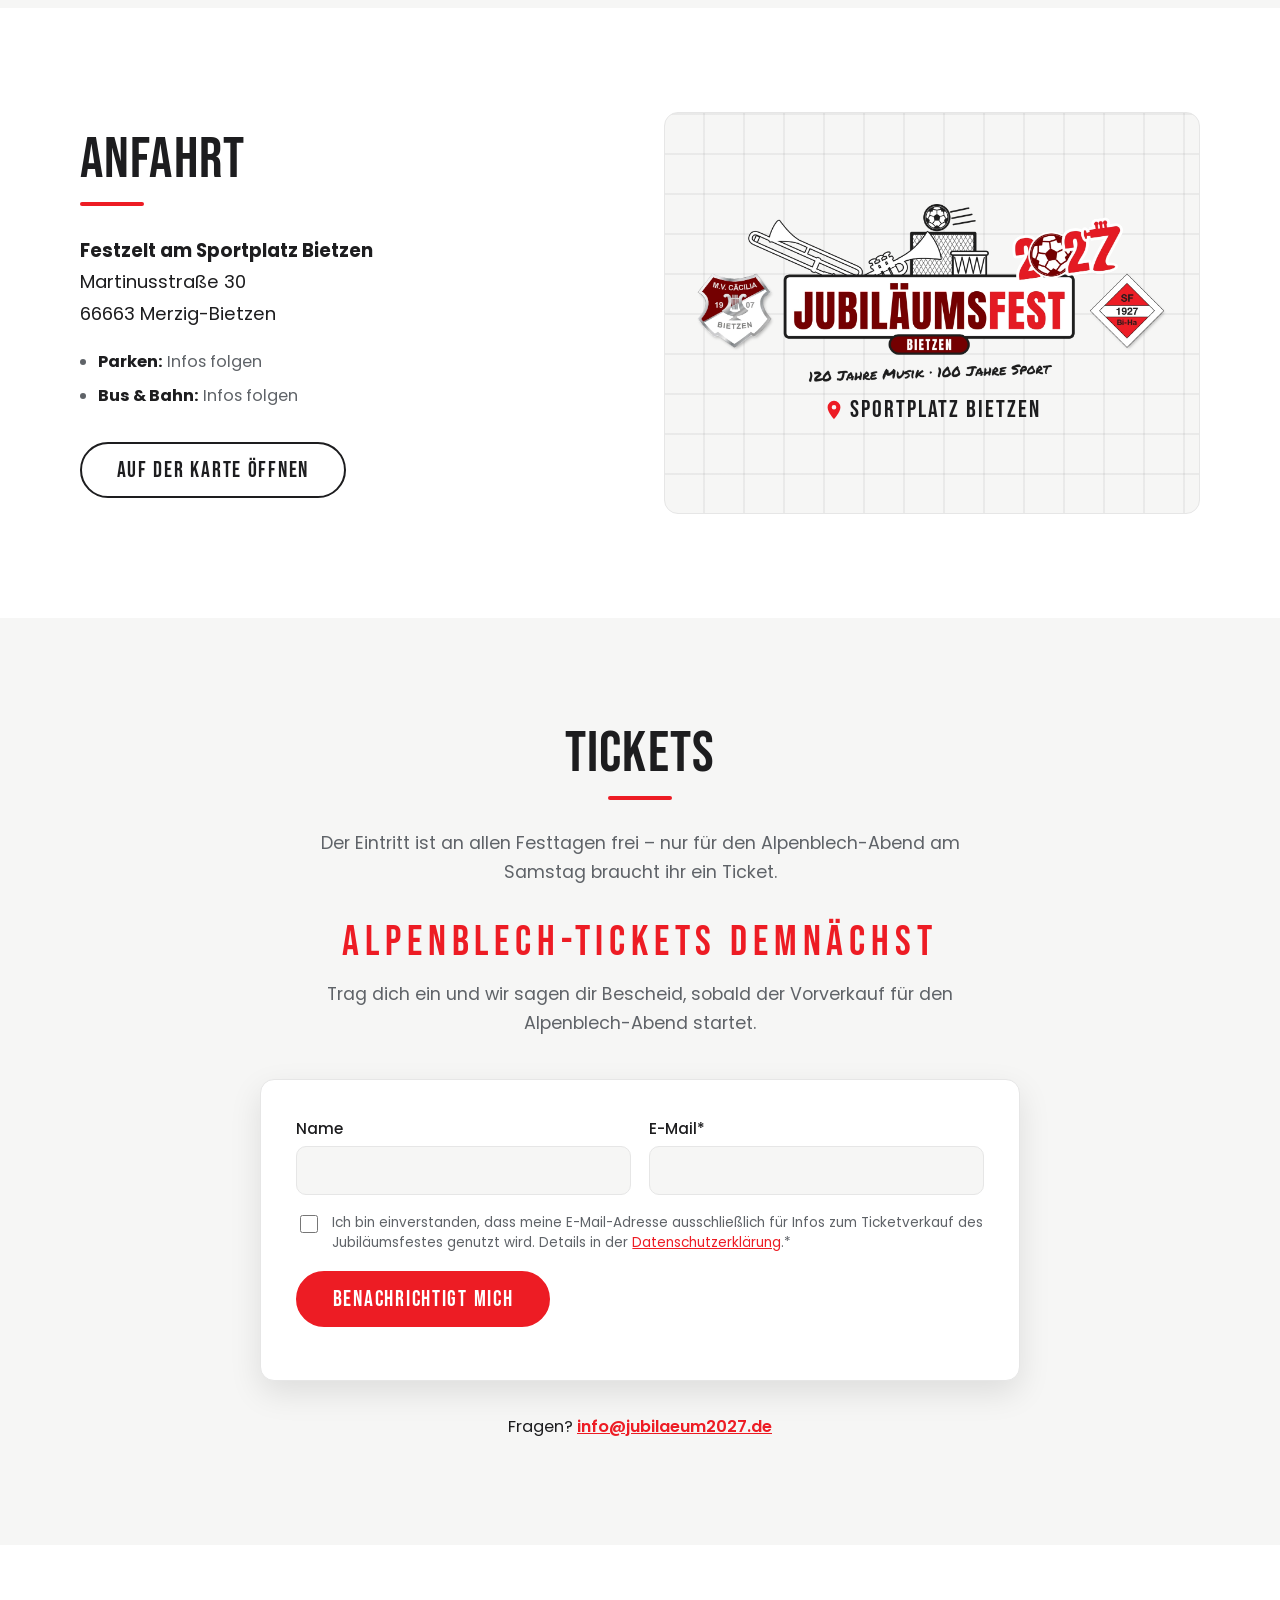
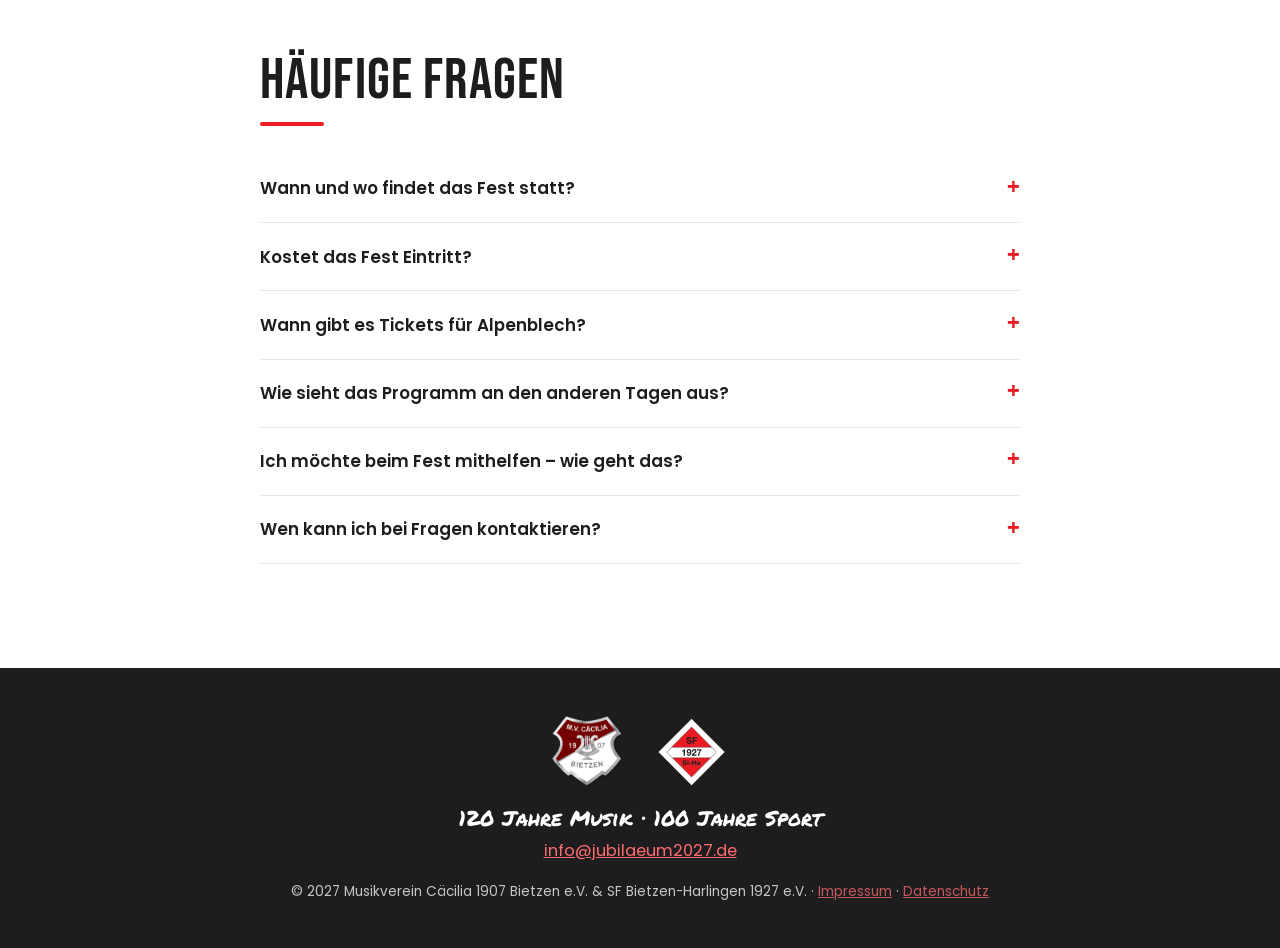
==== commit 8e749f37: "Konfetti entfernen, Figuren größer, CSS/JS mit Datum als Version laden - Konfetti-Animation im Kopfb" ====
--- a/index.html
+++ b/index.html
@@ -19,7 +19,7 @@
   <link rel="icon" type="image/png" href="favicon.png">
   <link rel="apple-touch-icon" href="bilder/apple-touch-icon.png">
   <link rel="preload" href="schriften/bebas-neue-latin-400-normal.woff2" as="font" type="font/woff2" crossorigin>
-  <link rel="stylesheet" href="style.css">
+  <link rel="stylesheet" href="style.css?v=lokal">
   <script type="application/ld+json">
   {
     "@context": "https://schema.org",
@@ -64,7 +64,6 @@
   </header>
 
   <section class="hero">
-    <div class="hero__confetti" aria-hidden="true"></div>
     <div class="container hero__content">
       <h1 class="visually-hidden">Jubiläumsfest Bietzen 2027 – 120 Jahre Musik, 100 Jahre Sport</h1>
       <img class="hero__logo" src="bilder/logo-hell.webp" width="1600" height="607"
@@ -293,6 +292,6 @@
     </div>
   </footer>
 
-  <script src="script.js"></script>
+  <script src="script.js?v=lokal"></script>
 </body>
 </html>
--- a/style.css
+++ b/style.css
@@ -110,7 +110,7 @@
 }
 .hero__content { position: relative; z-index: 1; }
 .hero__logo { width: min(860px, 100%); margin: 0 auto 1.6rem; }
-.hero__fun { width: min(860px, 100%); margin: -.8rem auto 1.2rem; aspect-ratio: 800 / 132; }
+.hero__fun { width: min(860px, 100%); margin: -.8rem auto 1.2rem; aspect-ratio: 800 / 150; }
 .hero__fun svg { display: block; width: 100%; height: 100%; overflow: visible; }
 .hero__date { font: 400 clamp(3rem, 10vw, 6rem)/1 var(--font-head); letter-spacing: .02em; margin: 0; }
 .hero__days { font: 400 clamp(1.4rem, 3.6vw, 2.1rem)/1.2 var(--font-head); letter-spacing: .14em; color: var(--rot); margin: .3rem 0 1rem; }
@@ -133,11 +133,7 @@
 .countdown span { display: block; font: 400 clamp(2rem, 6vw, 3rem)/1 var(--font-head); color: var(--rot); font-variant-numeric: tabular-nums; }
 .countdown small { font-size: .72rem; text-transform: uppercase; letter-spacing: .12em; color: var(--muted); }
 
-.hero__confetti { position: absolute; inset: 0; pointer-events: none; }
-.confetti { position: absolute; top: -20px; width: 8px; height: 14px; border-radius: 2px; opacity: .55; animation: fall linear infinite; }
-@keyframes fall { to { transform: translateY(110vh) rotate(720deg); } }
 @media (prefers-reduced-motion: reduce) {
-  .confetti { display: none; }
   html { scroll-behavior: auto; }
   .reveal { opacity: 1 !important; transform: none !important; }
 }
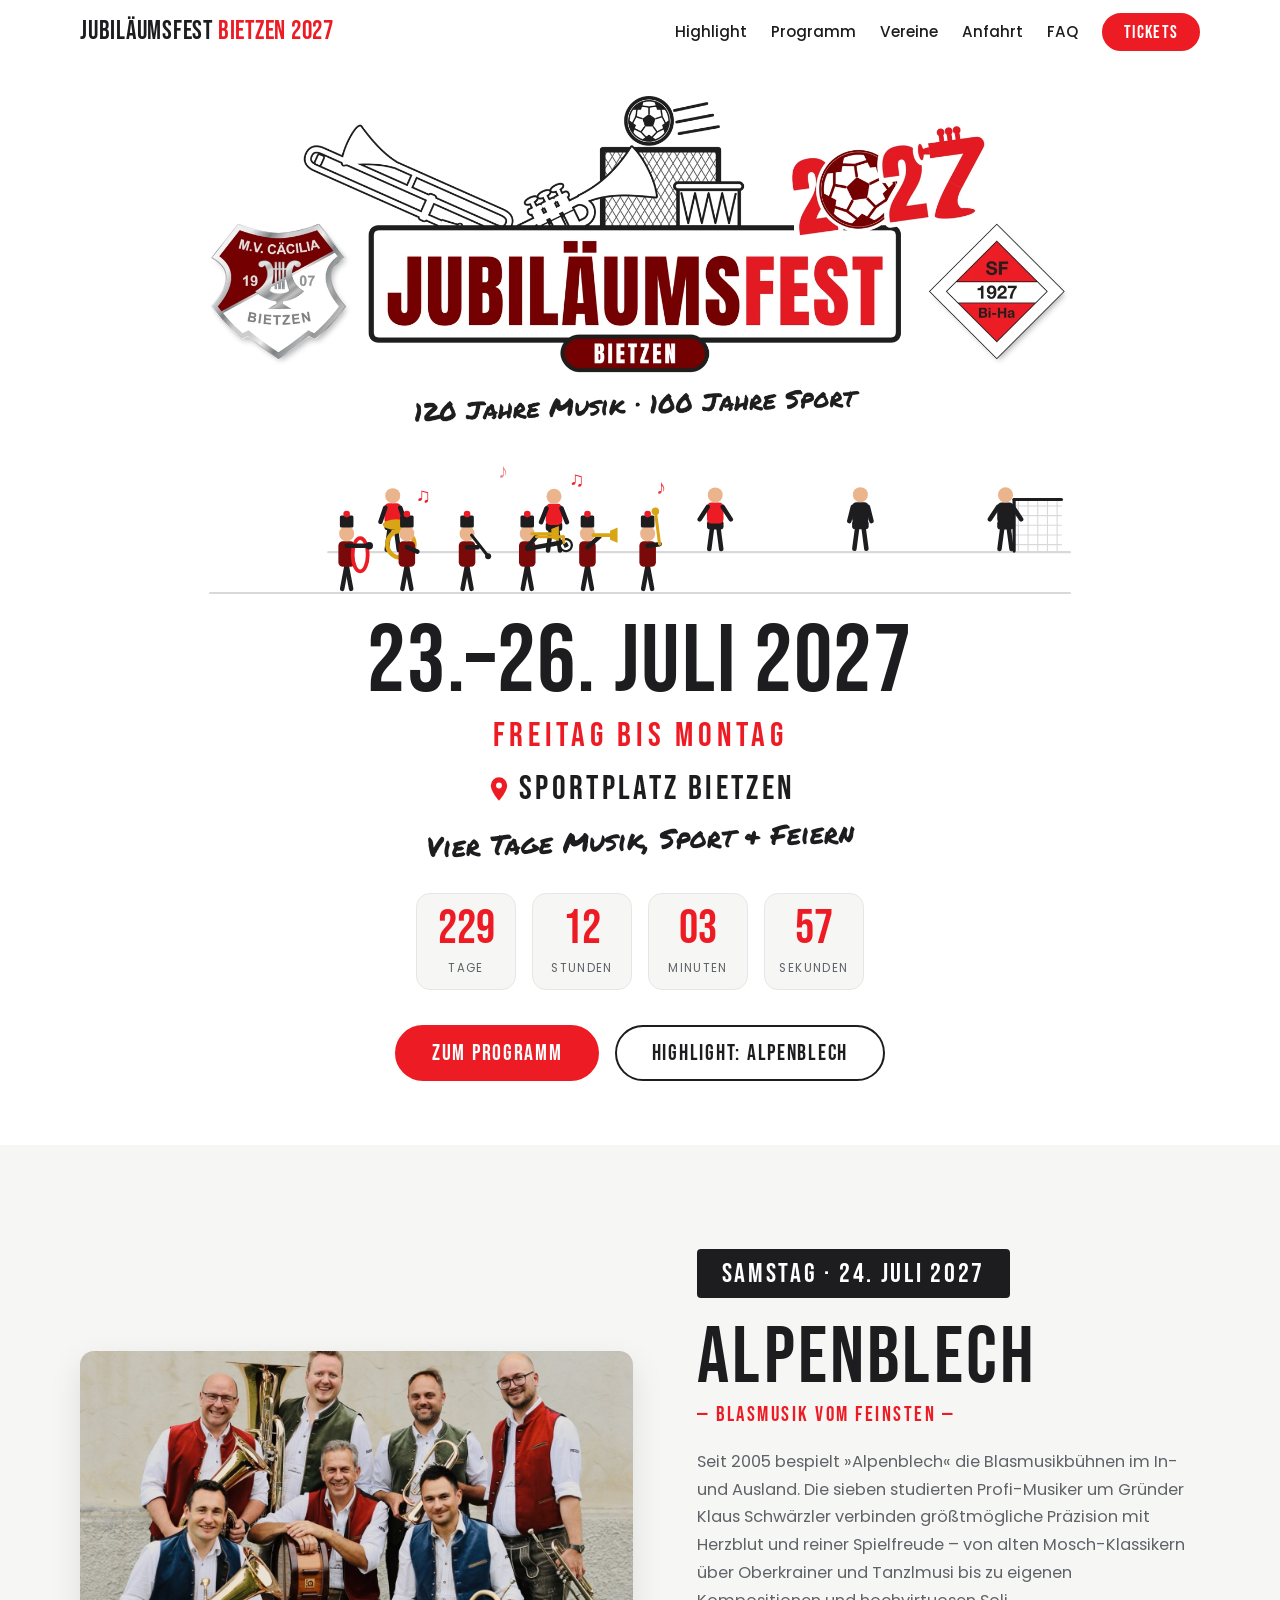
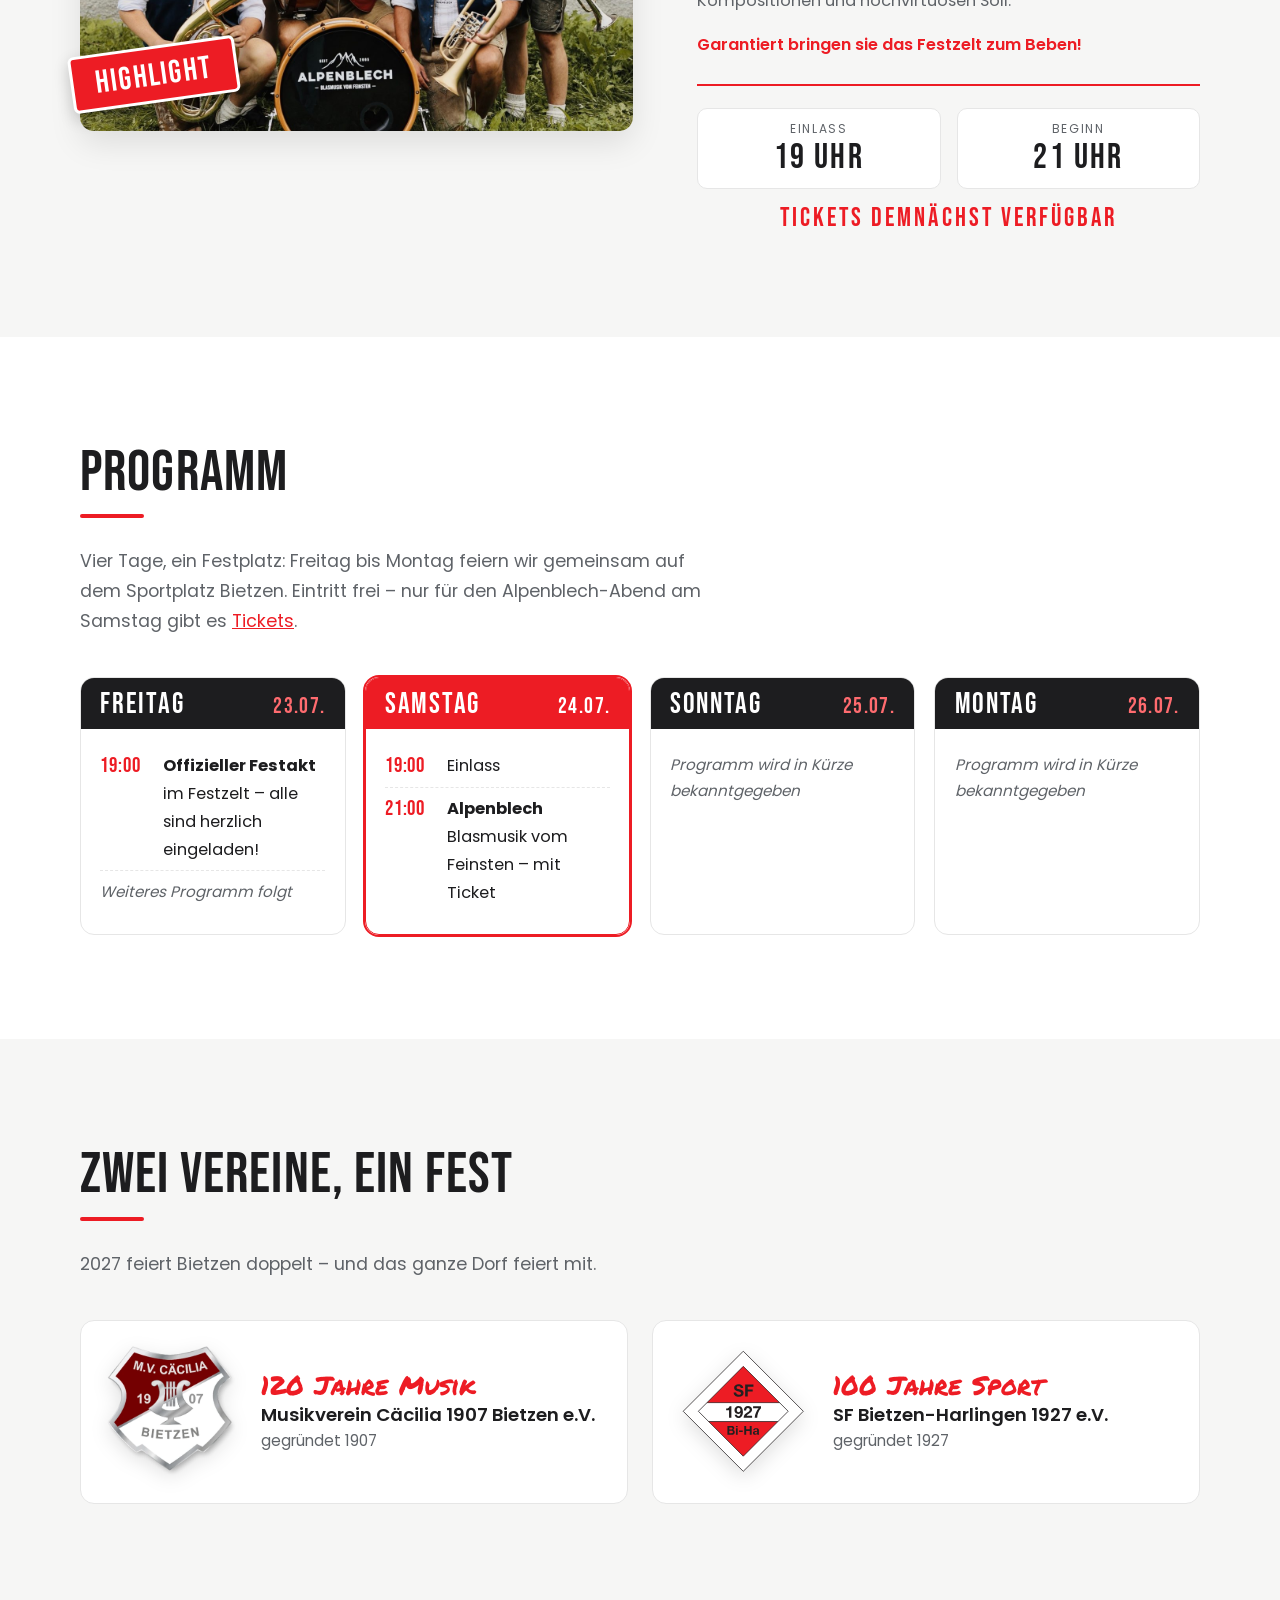
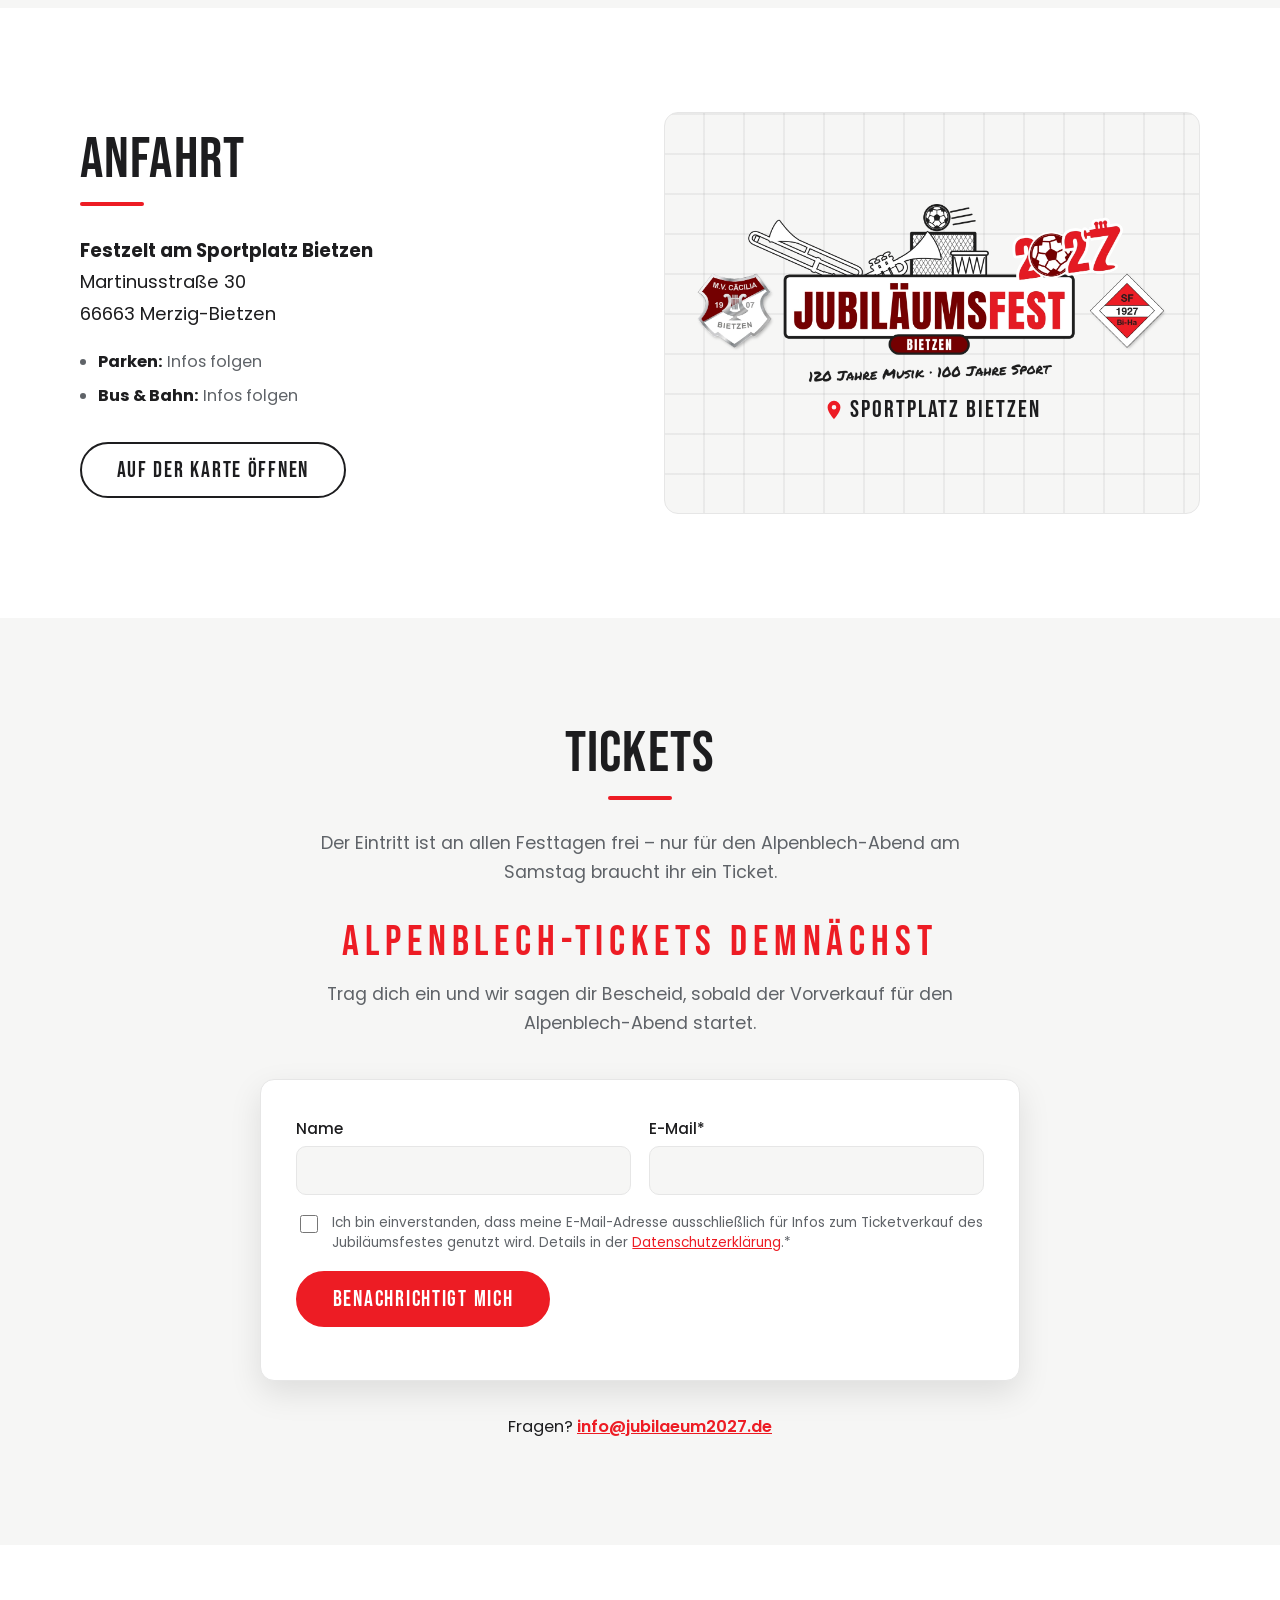
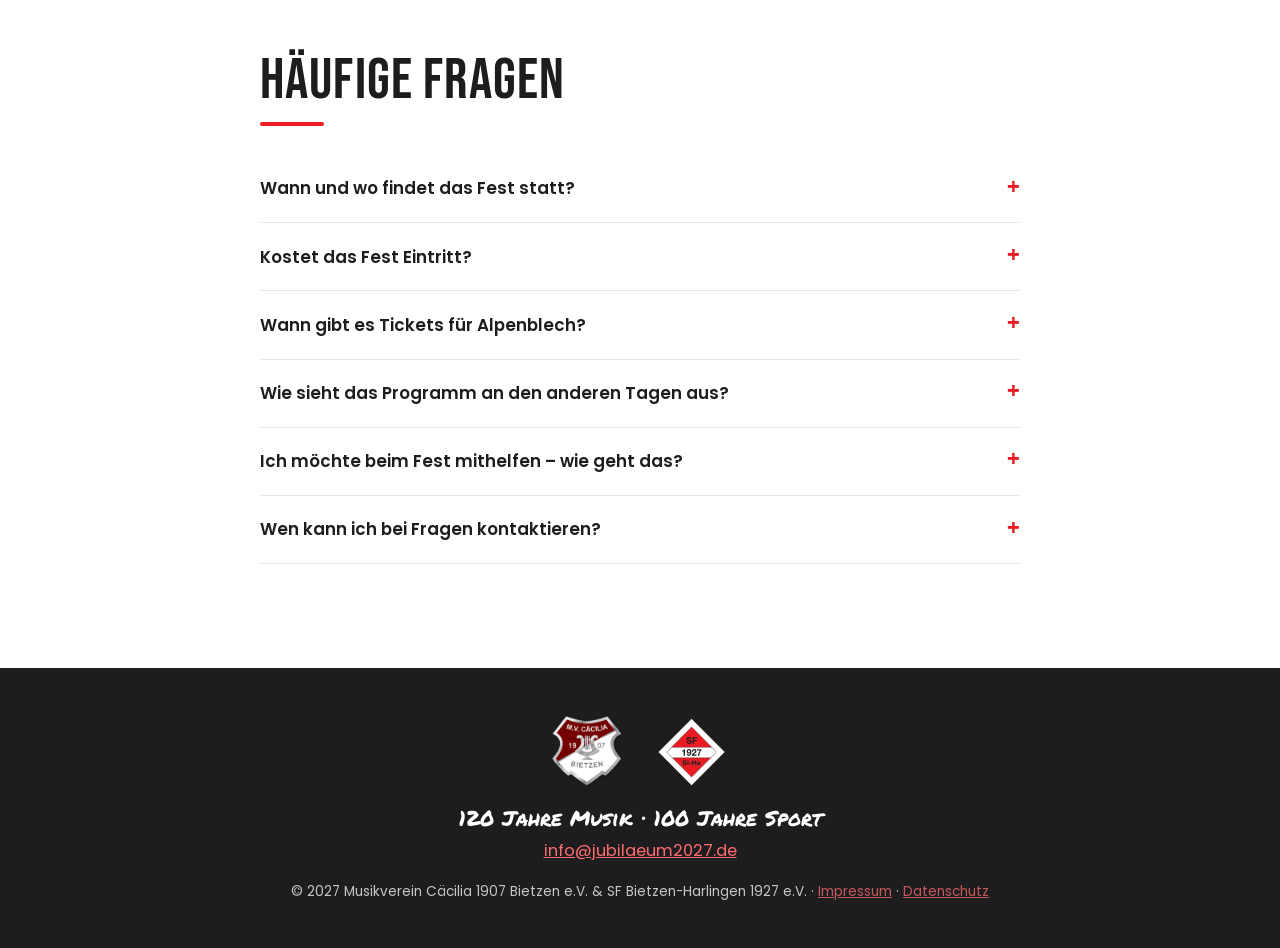
==== commit f033ffe5: "Festakt beginnt um 19:00 Uhr (Programm, FAQ, Suchmaschinen-Daten) Co-Authored-By: Claude Opus 5.5 <n" ====
--- a/index.html
+++ b/index.html
@@ -25,7 +25,7 @@
     "@context": "https://schema.org",
     "@type": "Festival",
     "name": "Jubiläumsfest Bietzen 2027 – 120 Jahre Musik · 100 Jahre Sport",
-    "startDate": "2027-07-23T20:00:00+02:00",
+    "startDate": "2027-07-23T19:00:00+02:00",
     "endDate": "2027-07-26",
     "eventStatus": "https://schema.org/EventScheduled",
     "eventAttendanceMode": "https://schema.org/OfflineEventAttendanceMode",
@@ -132,7 +132,7 @@
           <article class="day">
             <header class="day__head"><span class="day__name">Freitag</span><span class="day__date">23.07.</span></header>
             <ul class="day__list">
-              <li><time>20:00</time><span><strong>Offizieller Festakt</strong><br>im Festzelt – alle sind herzlich eingeladen!</span></li>
+              <li><time>19:00</time><span><strong>Offizieller Festakt</strong><br>im Festzelt – alle sind herzlich eingeladen!</span></li>
               <li class="day__tba">Weiteres Programm folgt</li>
             </ul>
           </article>
@@ -251,7 +251,7 @@
         <h2 class="section__title">Häufige Fragen</h2>
         <details>
           <summary>Wann und wo findet das Fest statt?</summary>
-          <p>Von Freitag, 23. Juli bis Montag, 26. Juli 2027 im Festzelt am Sportplatz Bietzen. Adresse: Martinusstraße 30, 66663 Merzig-Bietzen. Los geht es am Freitag um 20:00 Uhr mit dem offiziellen Festakt, zu dem alle herzlich eingeladen sind.</p>
+          <p>Von Freitag, 23. Juli bis Montag, 26. Juli 2027 im Festzelt am Sportplatz Bietzen. Adresse: Martinusstraße 30, 66663 Merzig-Bietzen. Los geht es am Freitag um 19:00 Uhr mit dem offiziellen Festakt, zu dem alle herzlich eingeladen sind.</p>
         </details>
         <details>
           <summary>Kostet das Fest Eintritt?</summary>
@@ -263,7 +263,7 @@
         </details>
         <details>
           <summary>Wie sieht das Programm an den anderen Tagen aus?</summary>
-          <p>Fest stehen bereits der offizielle Festakt am Freitag (20:00 Uhr) und Alpenblech am Samstag (21:00 Uhr). Das weitere Programm geben wir in Kürze bekannt – schau einfach wieder vorbei.</p>
+          <p>Fest stehen bereits der offizielle Festakt am Freitag (19:00 Uhr) und Alpenblech am Samstag (21:00 Uhr). Das weitere Programm geben wir in Kürze bekannt – schau einfach wieder vorbei.</p>
         </details>
         <details>
           <summary>Ich möchte beim Fest mithelfen – wie geht das?</summary>
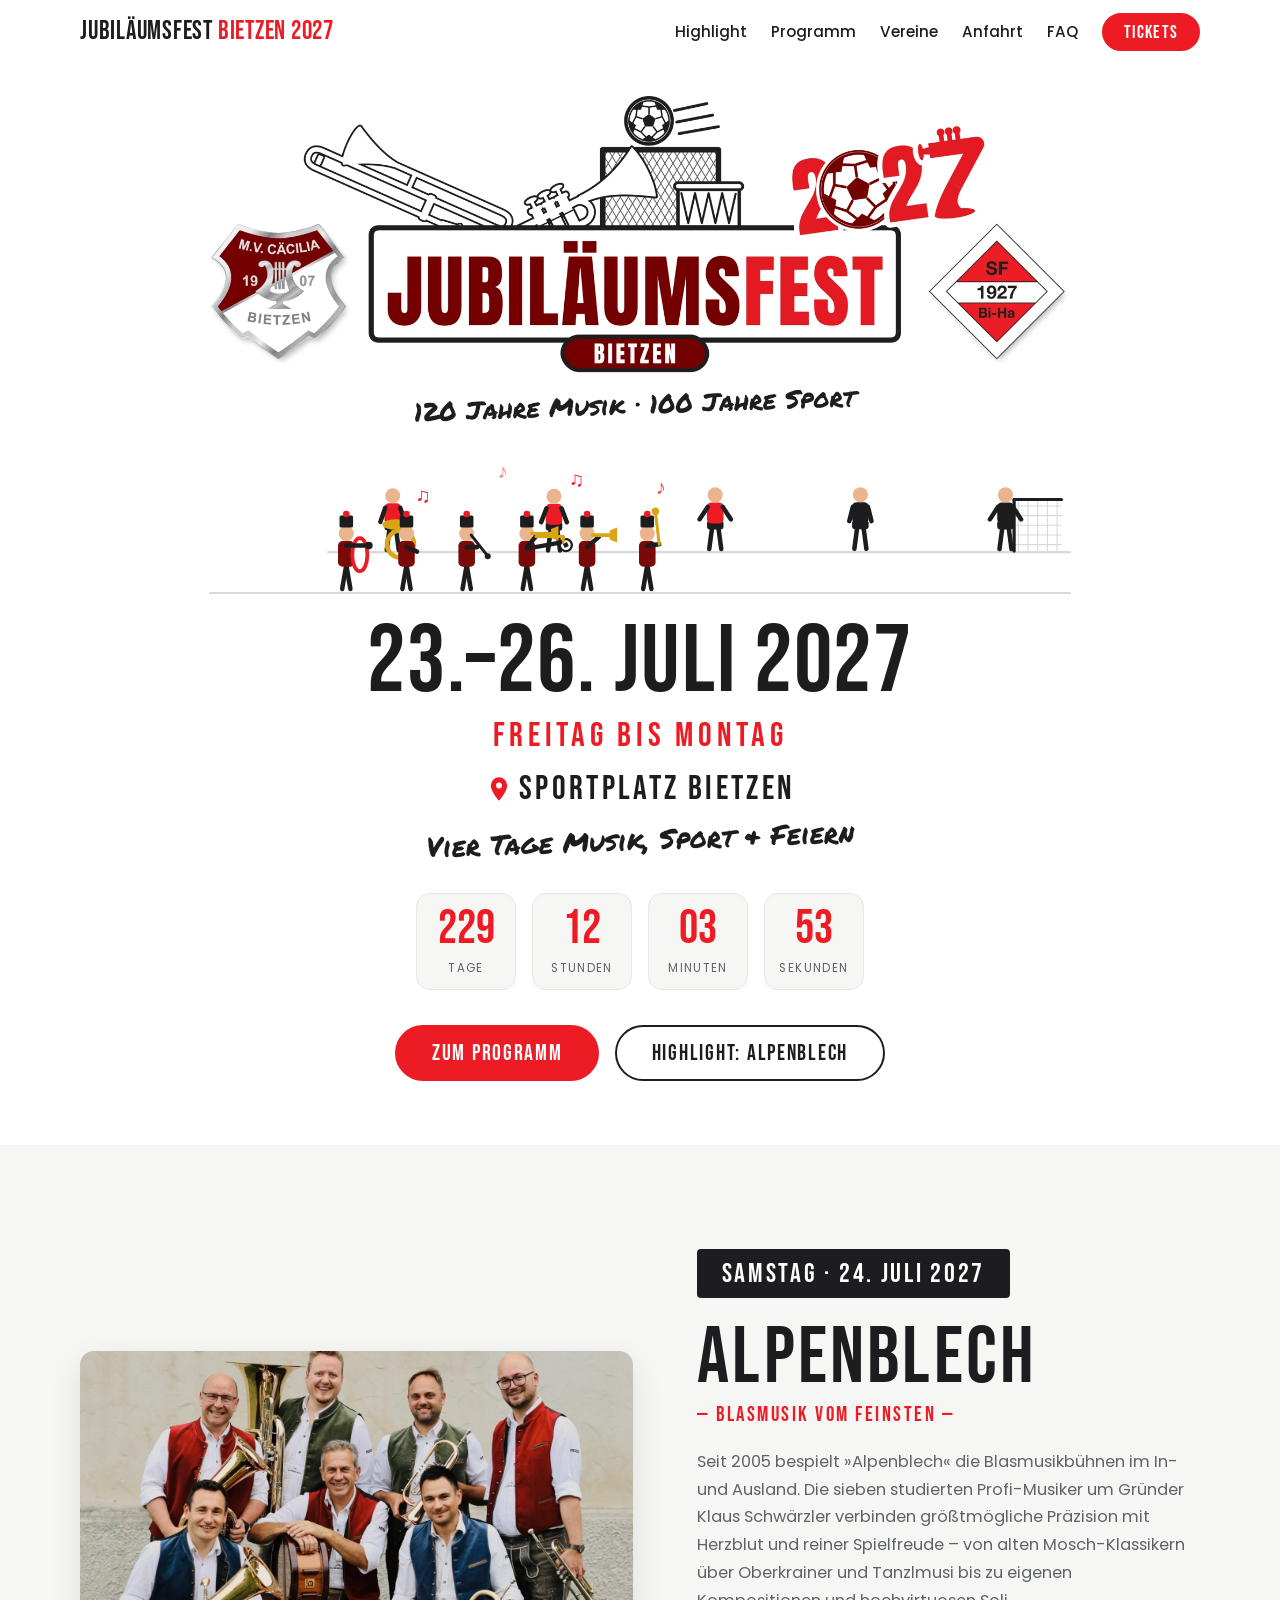
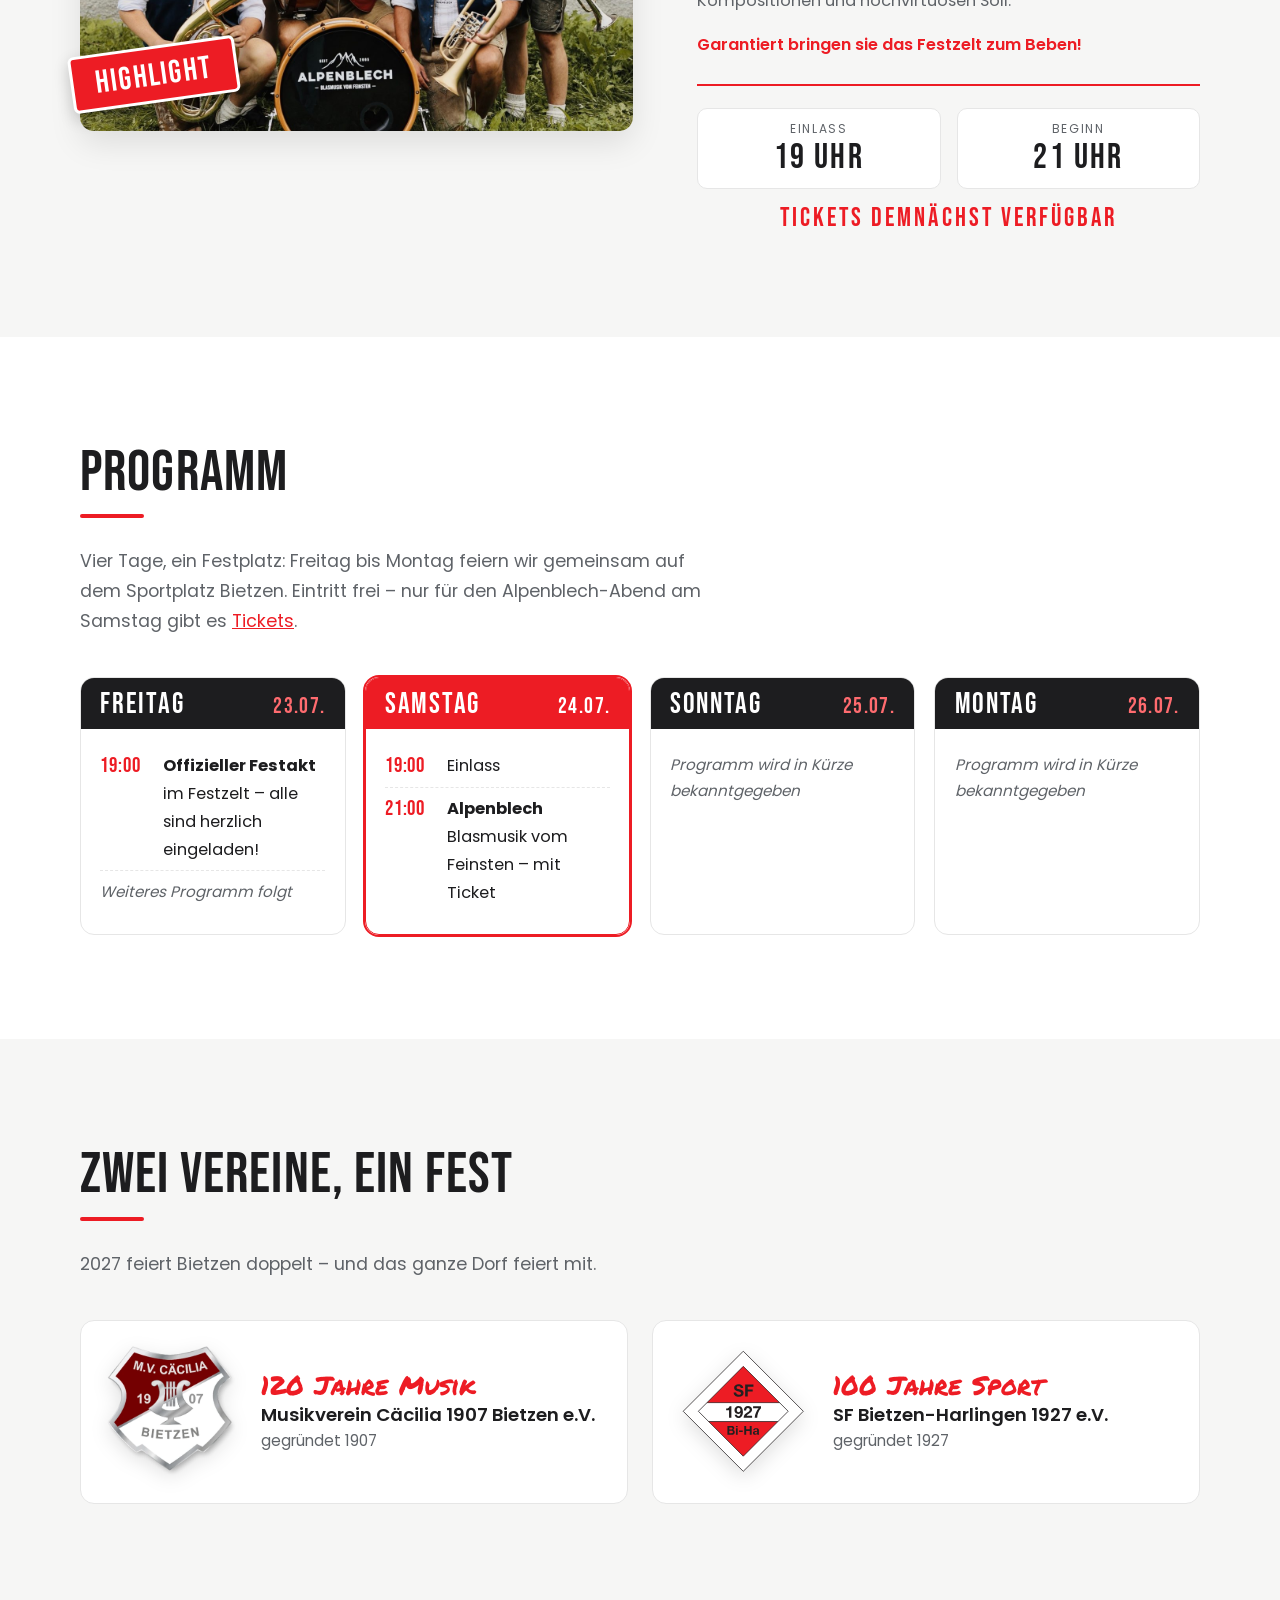
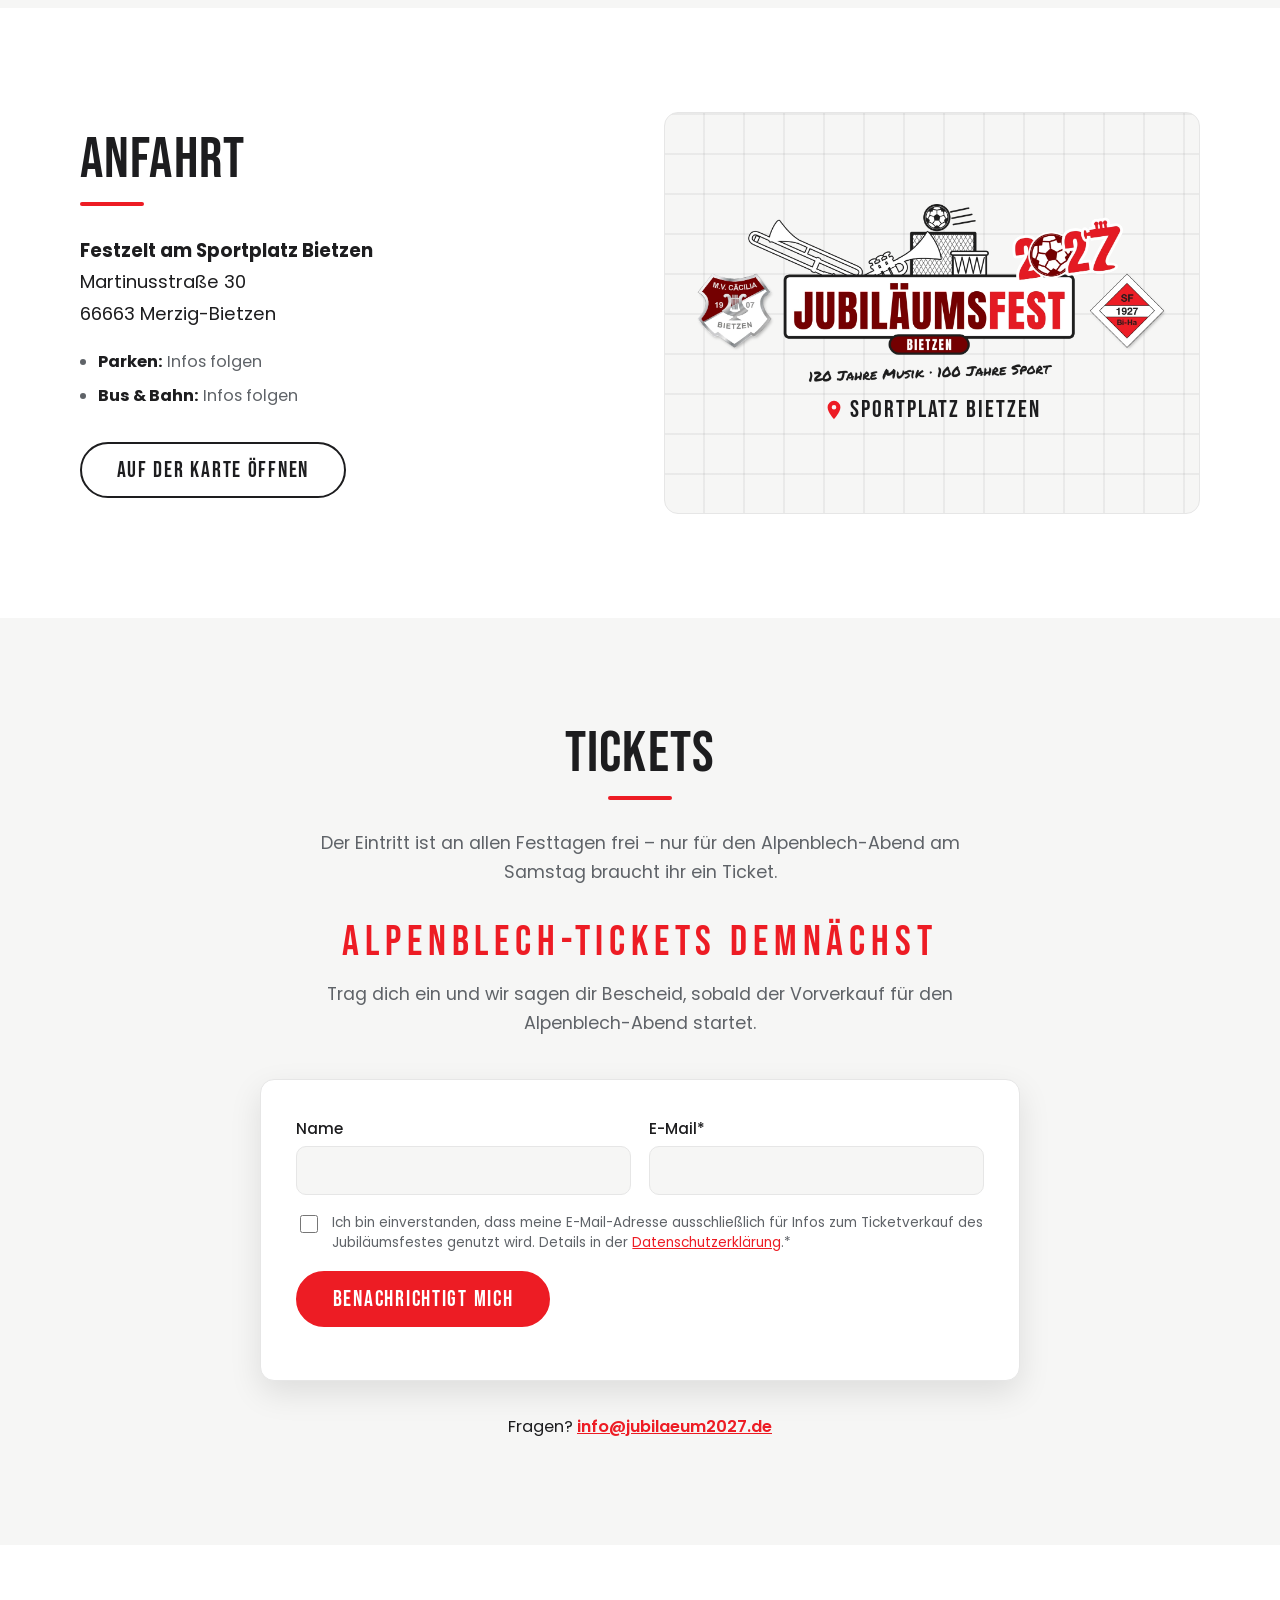
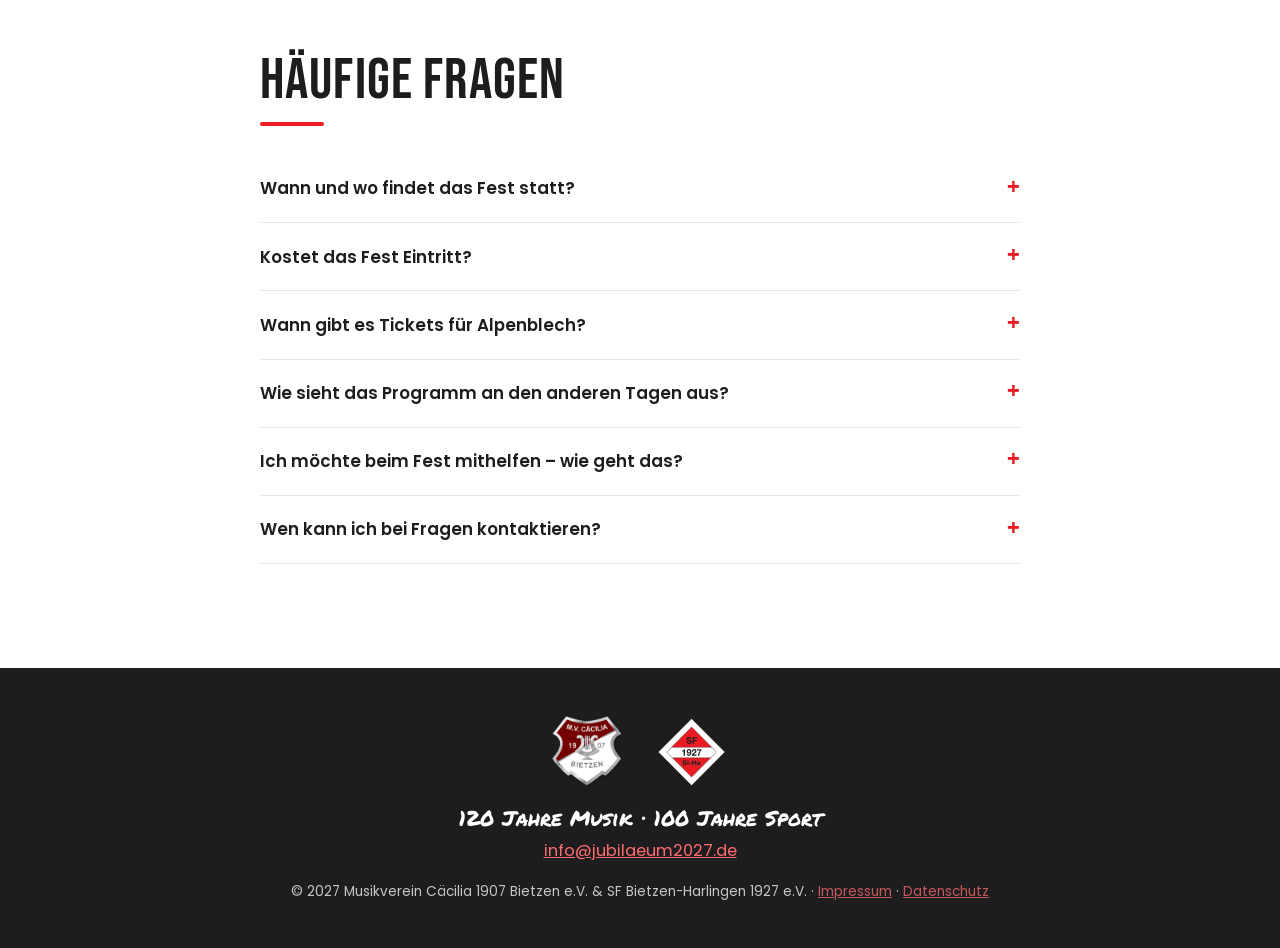
==== commit cebd382a: "Neues App-Icon und Vorschaubild für iOS, Android, Browser und Social Media - Icon: rotes Quadrat mit" ====
--- a/index.html
+++ b/index.html
@@ -7,17 +7,26 @@
   <meta name="description" content="120 Jahre Musik · 100 Jahre Sport: Vier Tage Musik, Sport &amp; Feiern vom 23. bis 26. Juli 2027 auf dem Sportplatz Bietzen. Highlight am Samstag: Alpenblech.">
   <meta name="theme-color" content="#ffffff">
   <meta property="og:type" content="website">
+  <meta property="og:site_name" content="Jubiläumsfest Bietzen 2027">
   <meta property="og:title" content="Jubiläumsfest Bietzen 2027">
   <meta property="og:description" content="120 Jahre Musik · 100 Jahre Sport – 23. bis 26. Juli 2027, Sportplatz Bietzen.">
   <meta property="og:url" content="https://jubilaeum2027.de/">
-  <meta property="og:image" content="https://jubilaeum2027.de/bilder/vorschau.jpg">
+  <meta property="og:image" content="https://jubilaeum2027.de/bilder/vorschau-2027.jpg">
+  <meta property="og:image:type" content="image/jpeg">
   <meta property="og:image:width" content="1200">
   <meta property="og:image:height" content="630">
+  <meta property="og:image:alt" content="Logo Jubiläumsfest Bietzen 2027 – 23. bis 26. Juli 2027, Sportplatz Bietzen, Highlight: Alpenblech">
   <meta property="og:locale" content="de_DE">
   <meta name="twitter:card" content="summary_large_image">
+  <meta name="twitter:title" content="Jubiläumsfest Bietzen 2027">
+  <meta name="twitter:description" content="120 Jahre Musik · 100 Jahre Sport – 23. bis 26. Juli 2027, Sportplatz Bietzen.">
+  <meta name="twitter:image" content="https://jubilaeum2027.de/bilder/vorschau-2027.jpg">
   <link rel="canonical" href="https://jubilaeum2027.de/">
-  <link rel="icon" type="image/png" href="favicon.png">
-  <link rel="apple-touch-icon" href="bilder/apple-touch-icon.png">
+  <link rel="icon" href="/favicon.ico" sizes="48x48">
+  <link rel="icon" type="image/png" sizes="192x192" href="/bilder/icon-192.png">
+  <link rel="apple-touch-icon" href="/apple-touch-icon.png">
+  <link rel="manifest" href="/site.webmanifest">
+  <meta name="apple-mobile-web-app-title" content="Bietzen 2027">
   <link rel="preload" href="schriften/bebas-neue-latin-400-normal.woff2" as="font" type="font/woff2" crossorigin>
   <link rel="stylesheet" href="style.css?v=lokal">
   <script type="application/ld+json">
@@ -30,7 +39,7 @@
     "eventStatus": "https://schema.org/EventScheduled",
     "eventAttendanceMode": "https://schema.org/OfflineEventAttendanceMode",
     "url": "https://jubilaeum2027.de/",
-    "image": "https://jubilaeum2027.de/bilder/vorschau.jpg",
+    "image": ["https://jubilaeum2027.de/bilder/vorschau-2027.jpg", "https://jubilaeum2027.de/bilder/icon-512.png"],
     "description": "Vier Tage Musik, Sport & Feiern im Festzelt am Sportplatz Bietzen.",
     "location": {
       "@type": "Place",
--- a/style.css
+++ b/style.css
@@ -275,4 +275,6 @@
 /* ---------- Rechtliche Seiten ---------- */
 .legal main { padding: 120px 0 4rem; }
 .legal h2 { font-size: 1.8rem; color: var(--ink); margin-top: 2rem; }
+.legal ul { padding-left: 1.3rem; }
+.legal li { margin-bottom: .25rem; }
 .legal h1 { font-family: var(--font-head); font-weight: 400; letter-spacing: .02em; }
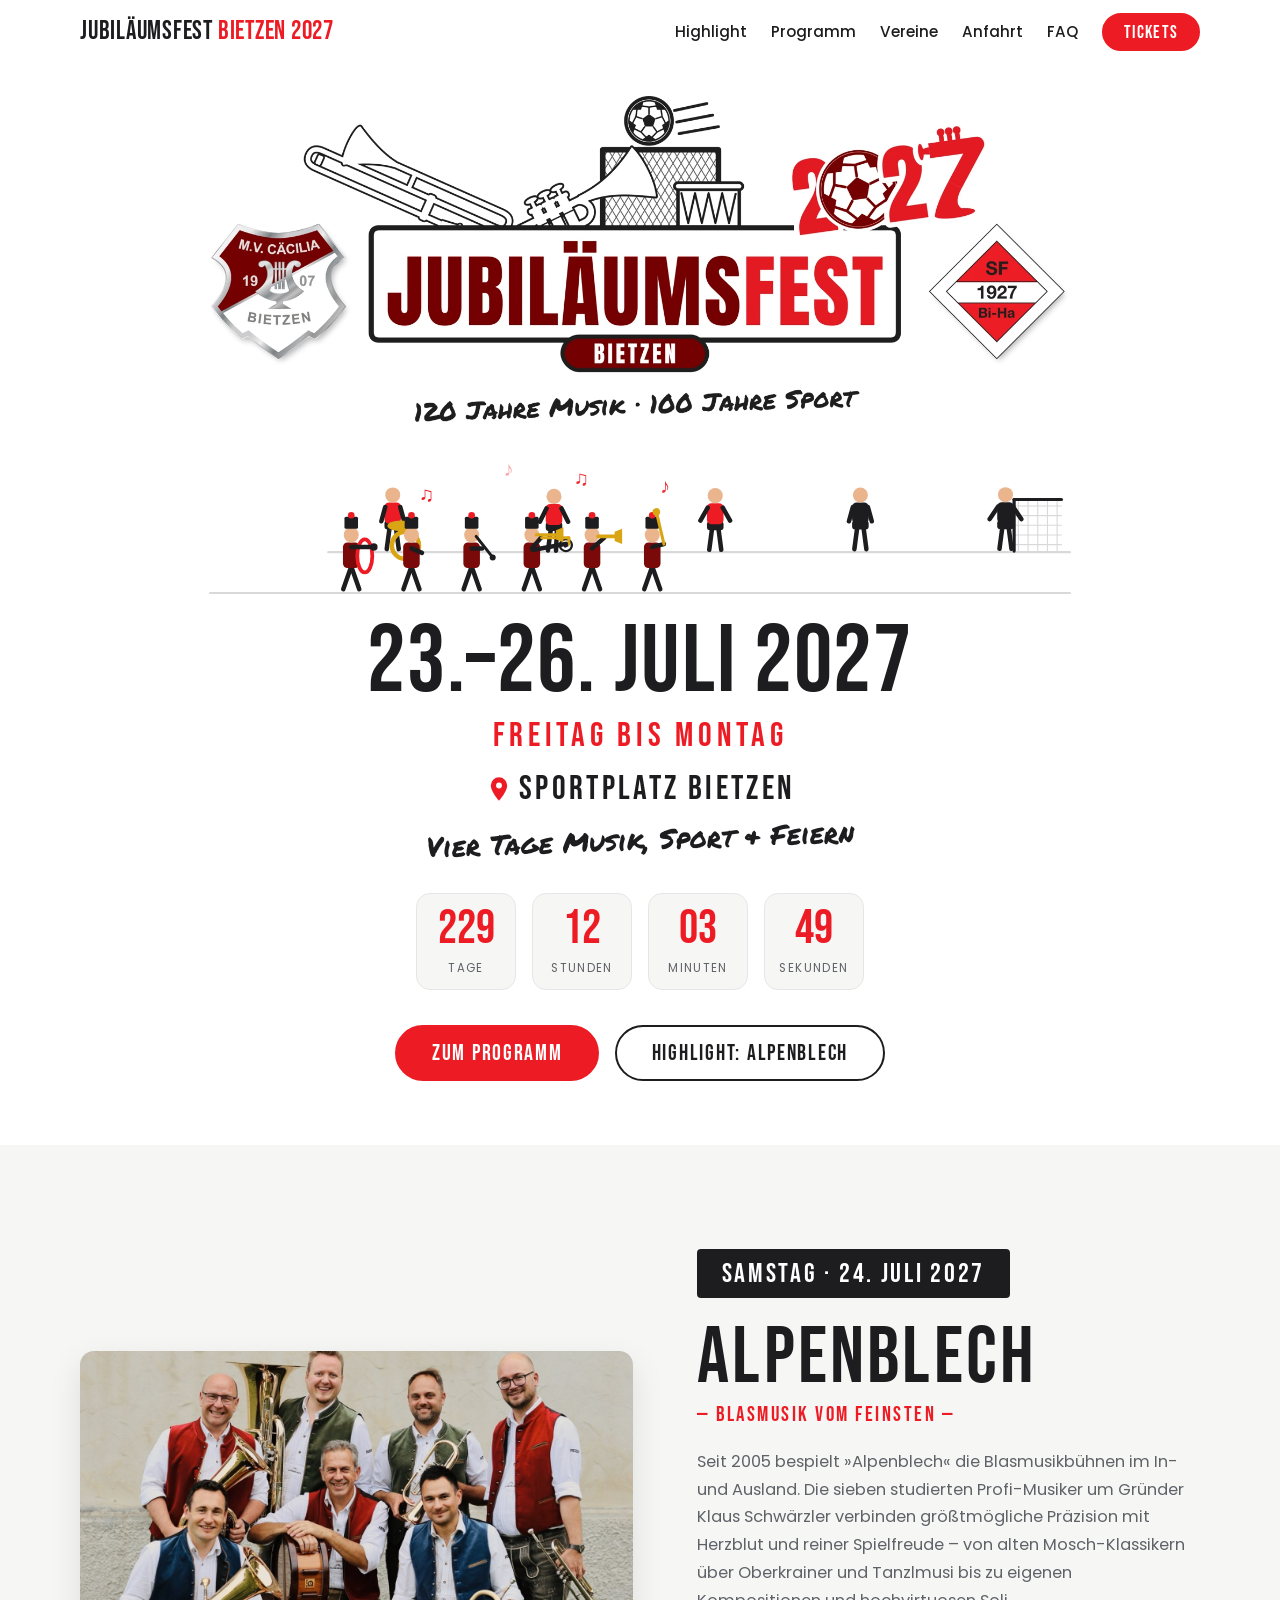
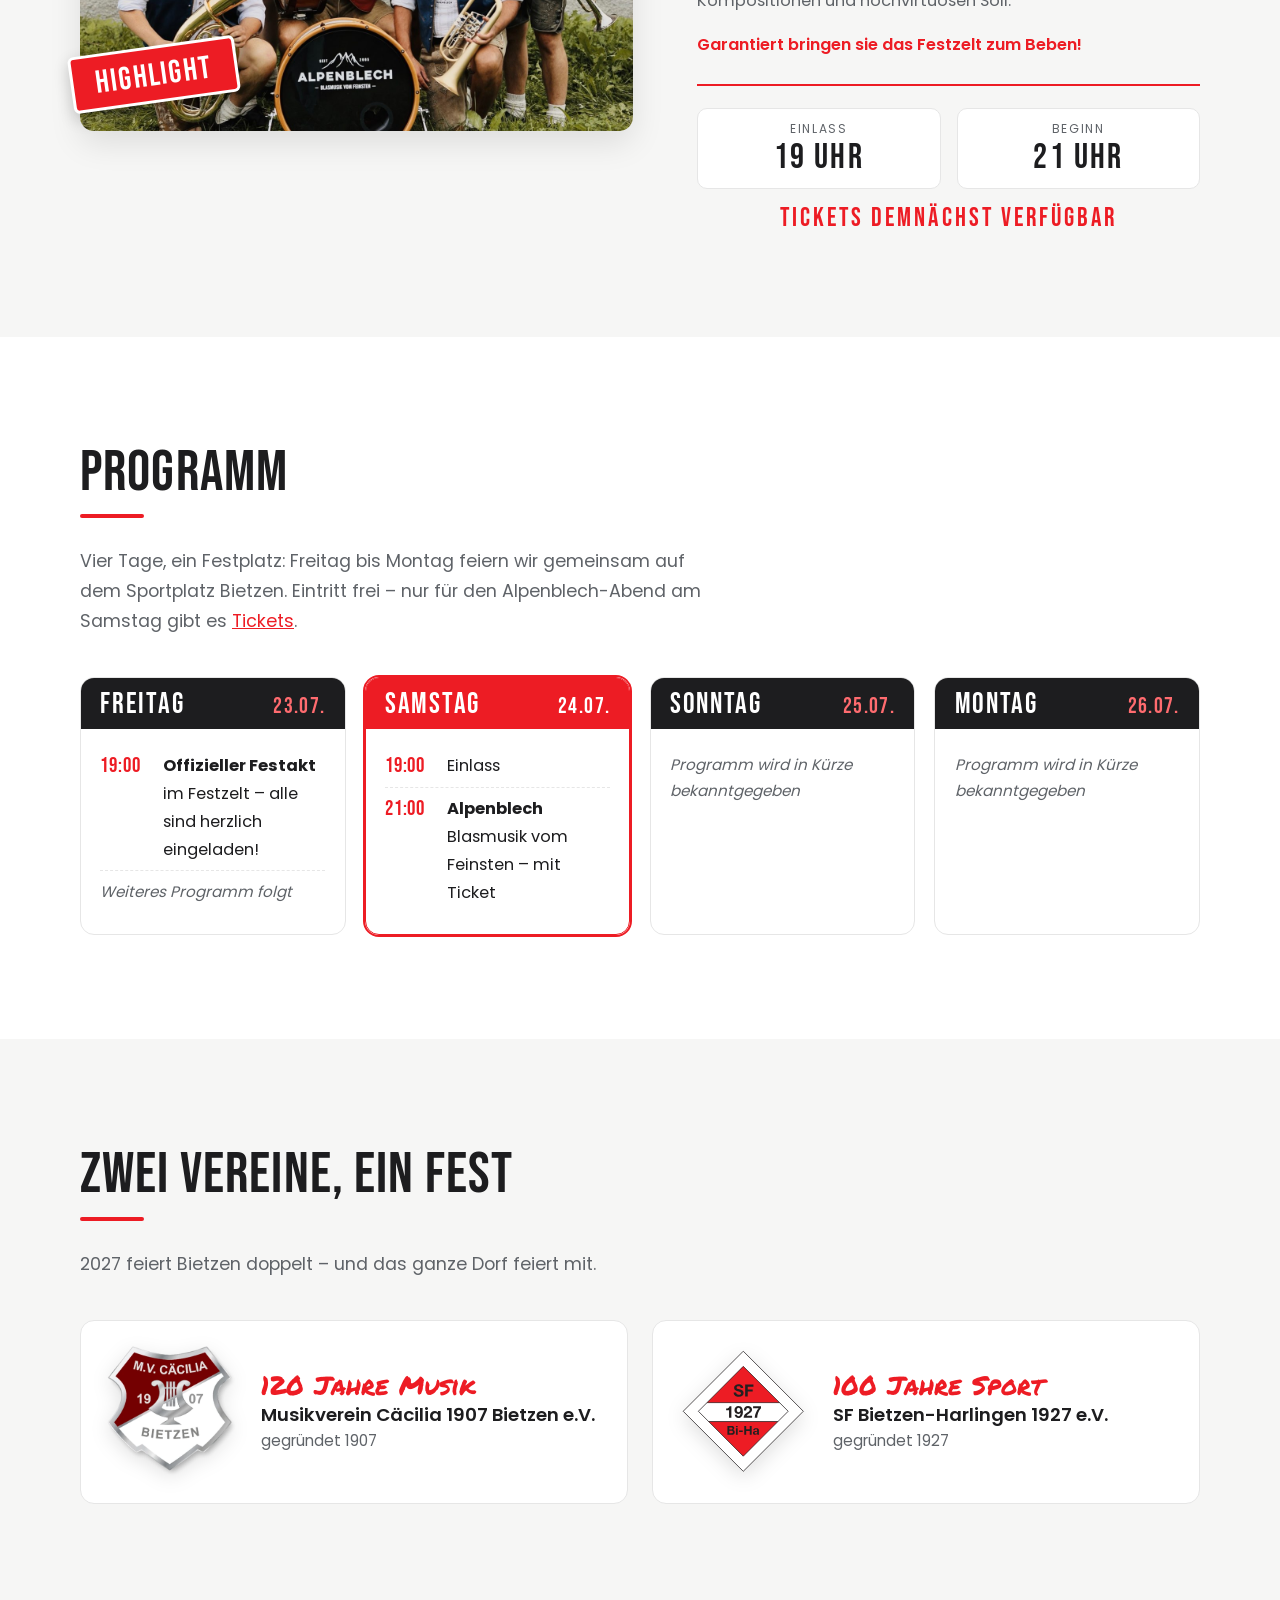
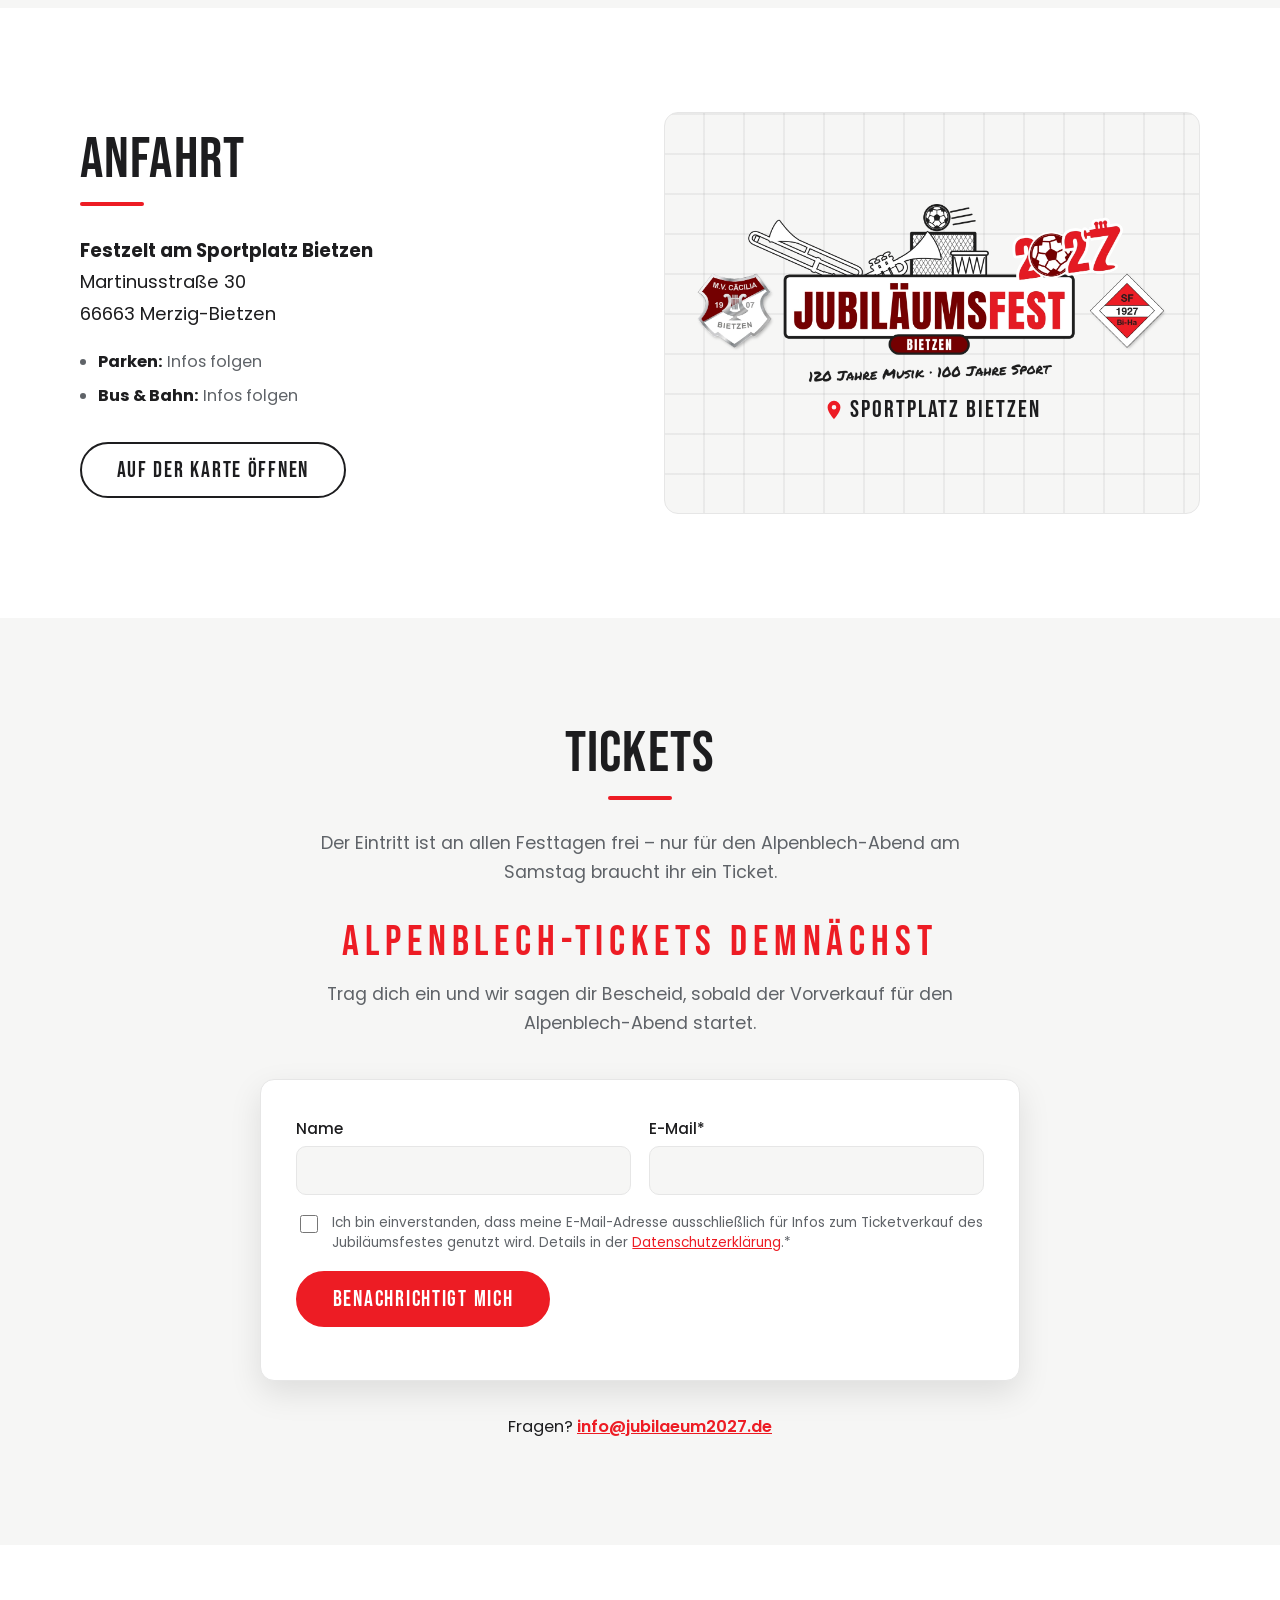
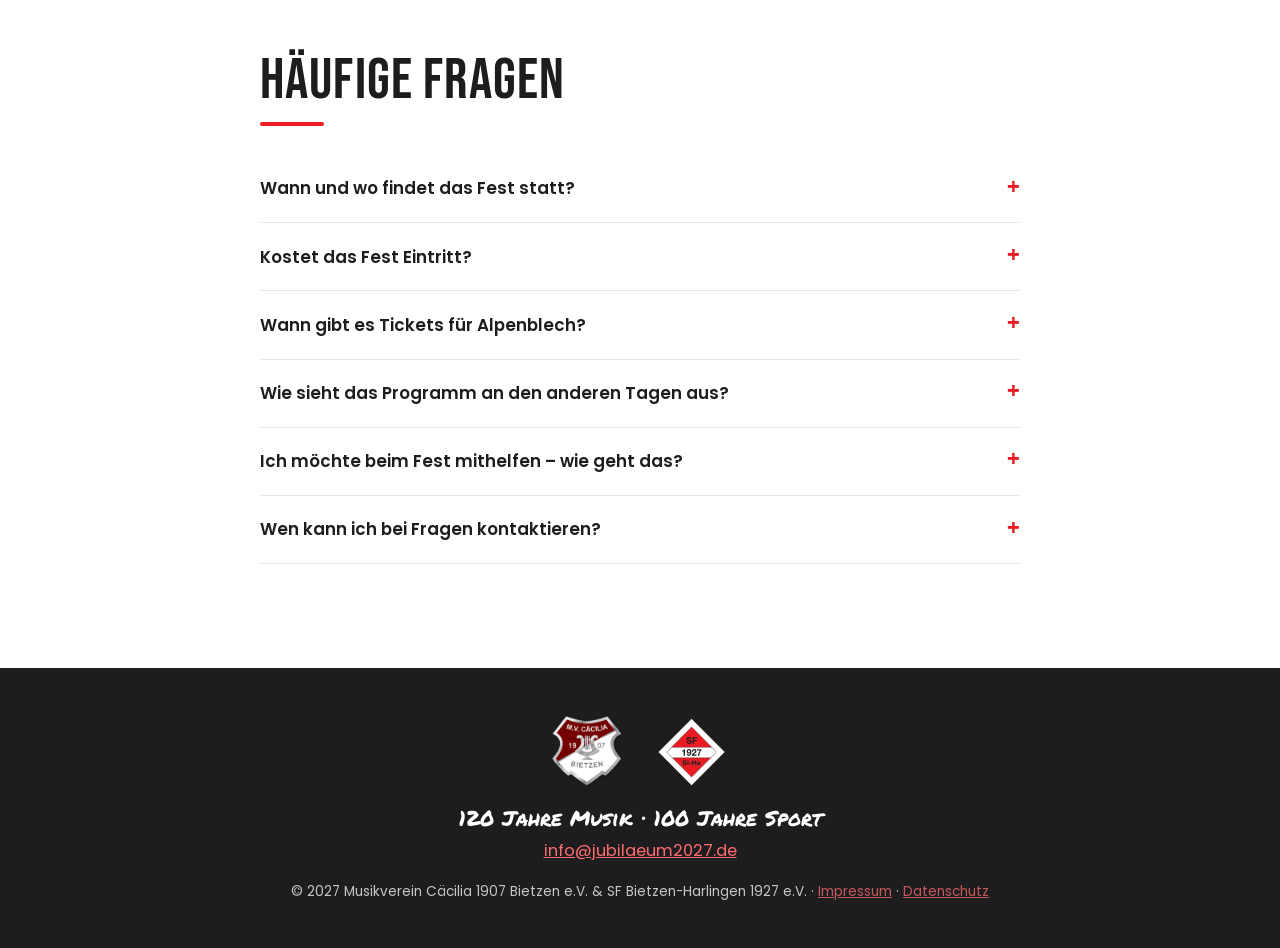
==== commit d984e858: "WhatsApp-Gruppenbild als App-Icon und Vorschaubild verwenden Homescreen-Icon (iOS 180, Android 192/5" ====
--- a/index.html
+++ b/index.html
@@ -11,16 +11,16 @@
   <meta property="og:title" content="Jubiläumsfest Bietzen 2027">
   <meta property="og:description" content="120 Jahre Musik · 100 Jahre Sport – 23. bis 26. Juli 2027, Sportplatz Bietzen.">
   <meta property="og:url" content="https://jubilaeum2027.de/">
-  <meta property="og:image" content="https://jubilaeum2027.de/bilder/vorschau-2027.jpg">
+  <meta property="og:image" content="https://jubilaeum2027.de/bilder/vorschau-quadrat.jpg">
   <meta property="og:image:type" content="image/jpeg">
-  <meta property="og:image:width" content="1200">
-  <meta property="og:image:height" content="630">
-  <meta property="og:image:alt" content="Logo Jubiläumsfest Bietzen 2027 – 23. bis 26. Juli 2027, Sportplatz Bietzen, Highlight: Alpenblech">
+  <meta property="og:image:width" content="1080">
+  <meta property="og:image:height" content="1080">
+  <meta property="og:image:alt" content="Logo Jubiläumsfest Bietzen 2027 mit den Wappen des M.V. Cäcilia Bietzen und der SF 1927 Bi-Ha – 120 Jahre Musik, 100 Jahre Sport">
   <meta property="og:locale" content="de_DE">
-  <meta name="twitter:card" content="summary_large_image">
+  <meta name="twitter:card" content="summary">
   <meta name="twitter:title" content="Jubiläumsfest Bietzen 2027">
   <meta name="twitter:description" content="120 Jahre Musik · 100 Jahre Sport – 23. bis 26. Juli 2027, Sportplatz Bietzen.">
-  <meta name="twitter:image" content="https://jubilaeum2027.de/bilder/vorschau-2027.jpg">
+  <meta name="twitter:image" content="https://jubilaeum2027.de/bilder/vorschau-quadrat.jpg">
   <link rel="canonical" href="https://jubilaeum2027.de/">
   <link rel="icon" href="/favicon.ico" sizes="48x48">
   <link rel="icon" type="image/png" sizes="192x192" href="/bilder/icon-192.png">
@@ -39,7 +39,7 @@
     "eventStatus": "https://schema.org/EventScheduled",
     "eventAttendanceMode": "https://schema.org/OfflineEventAttendanceMode",
     "url": "https://jubilaeum2027.de/",
-    "image": ["https://jubilaeum2027.de/bilder/vorschau-2027.jpg", "https://jubilaeum2027.de/bilder/icon-512.png"],
+    "image": ["https://jubilaeum2027.de/bilder/vorschau-quadrat.jpg", "https://jubilaeum2027.de/bilder/icon-512.png"],
     "description": "Vier Tage Musik, Sport & Feiern im Festzelt am Sportplatz Bietzen.",
     "location": {
       "@type": "Place",
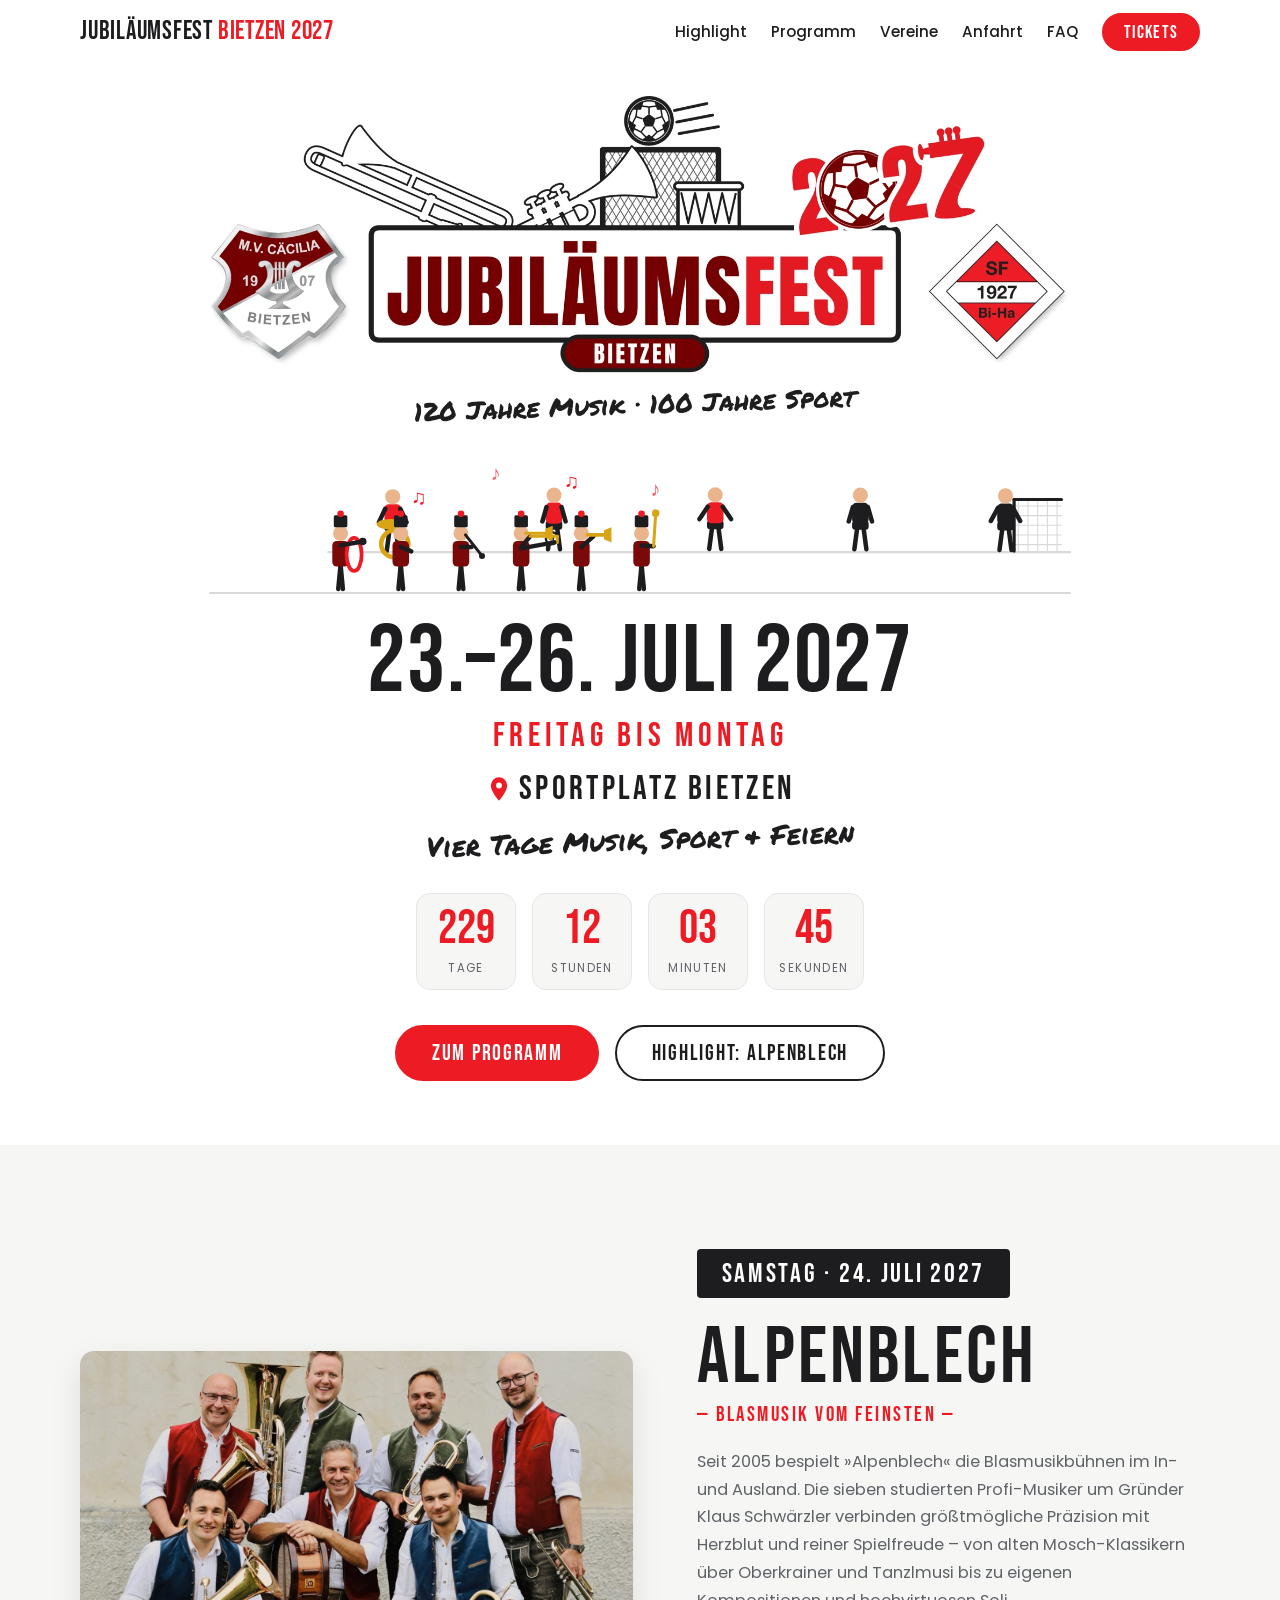
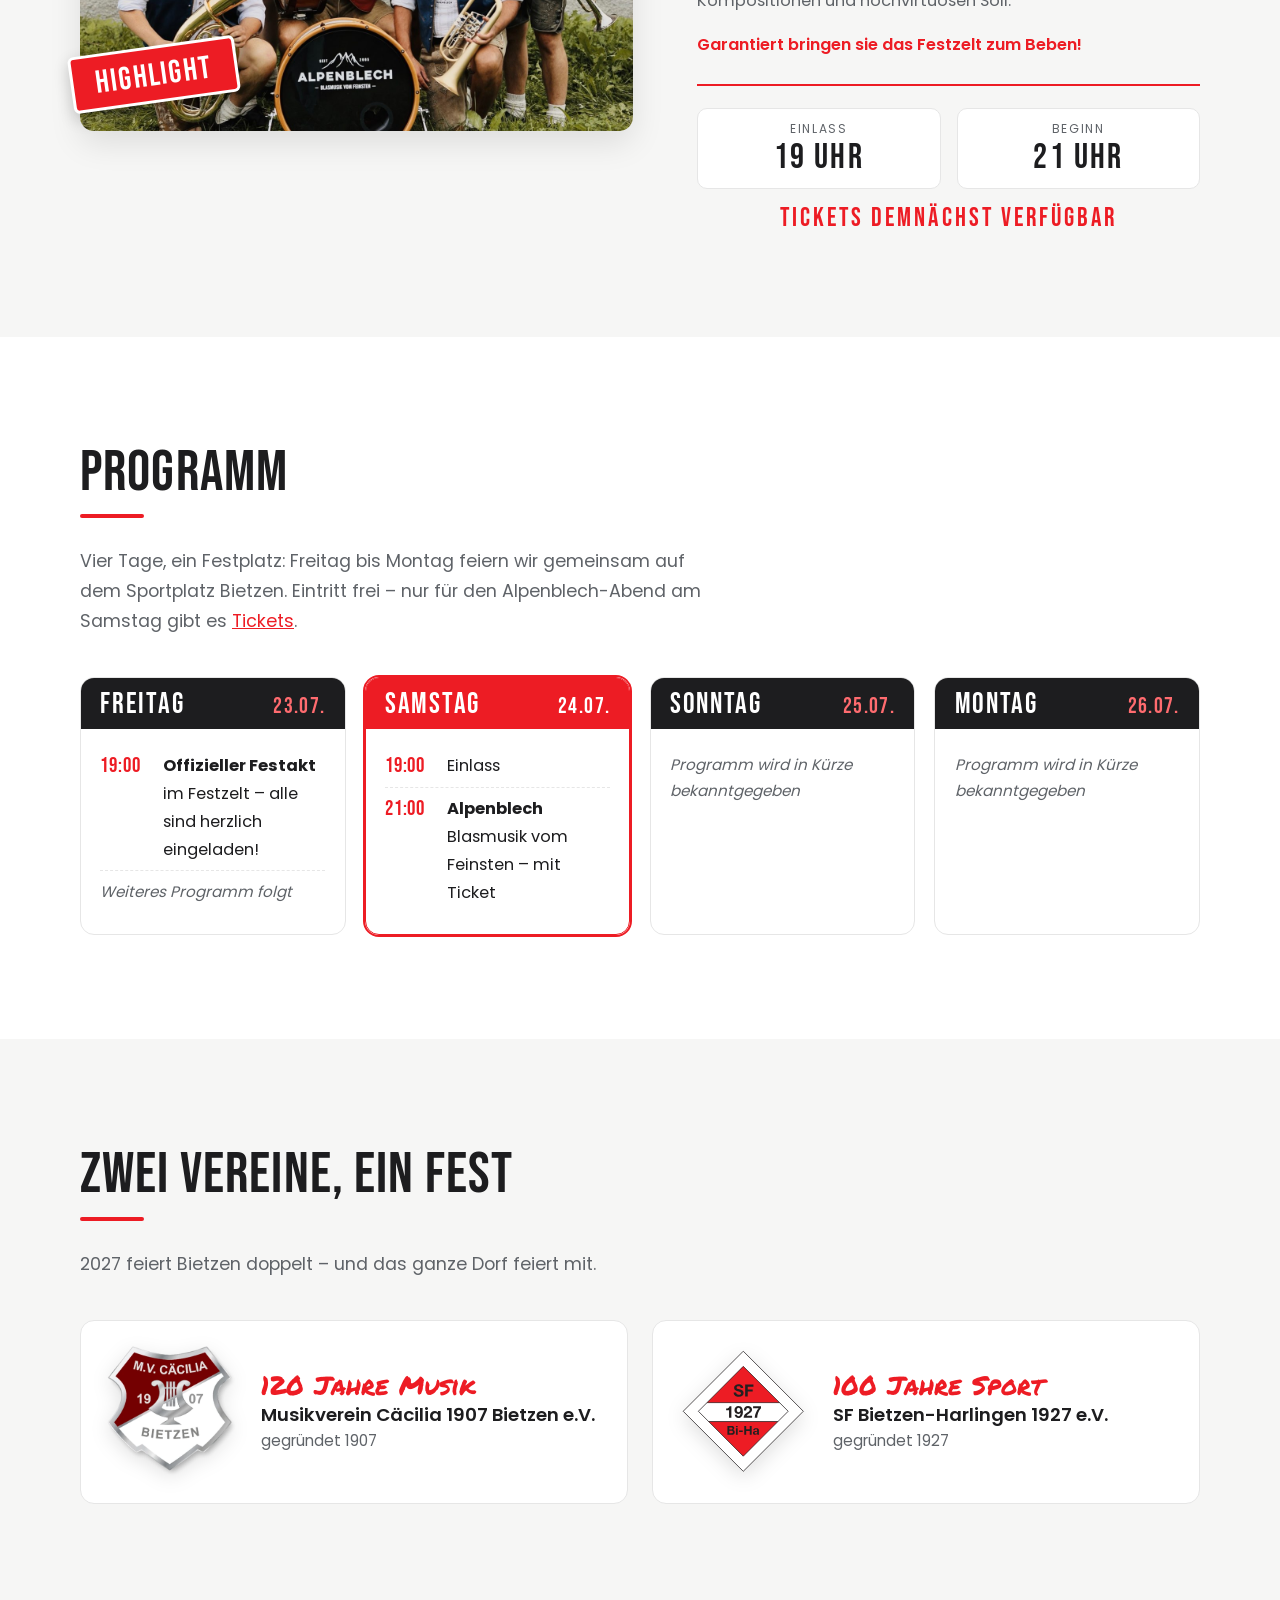
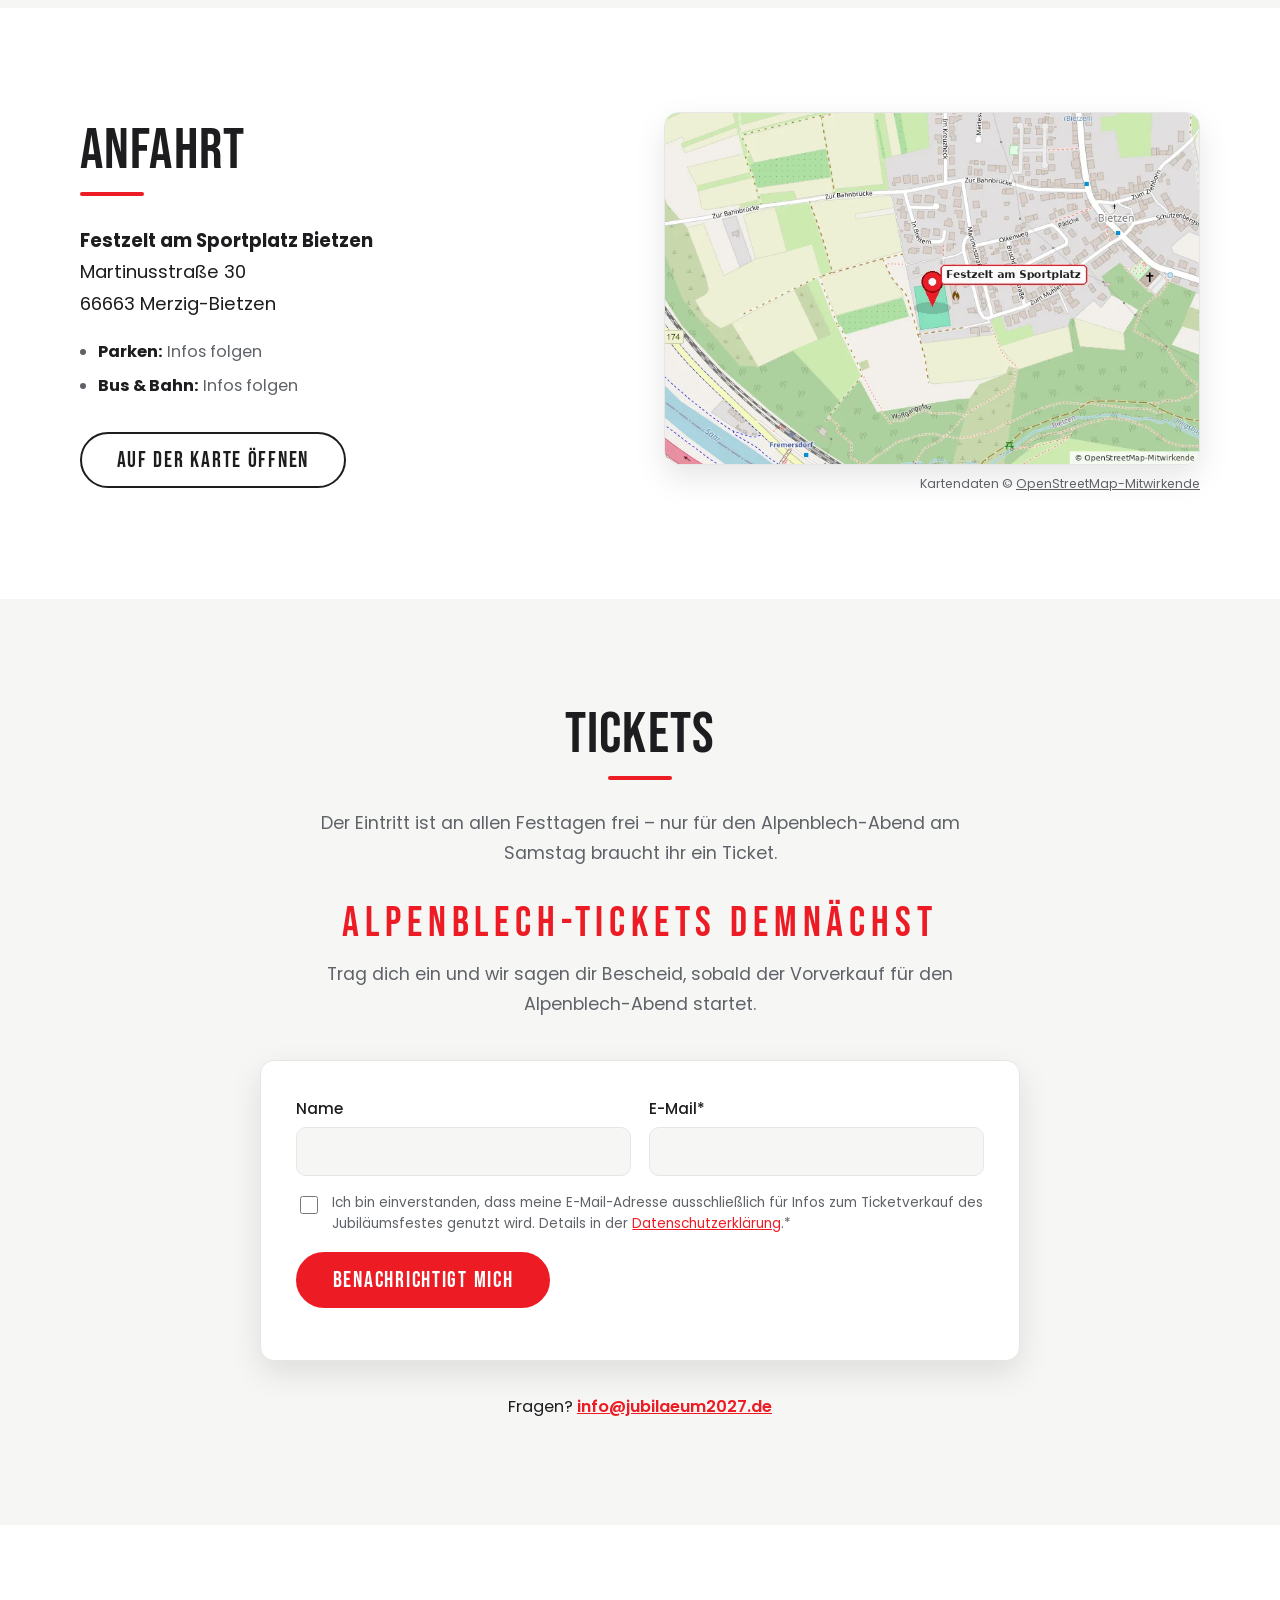
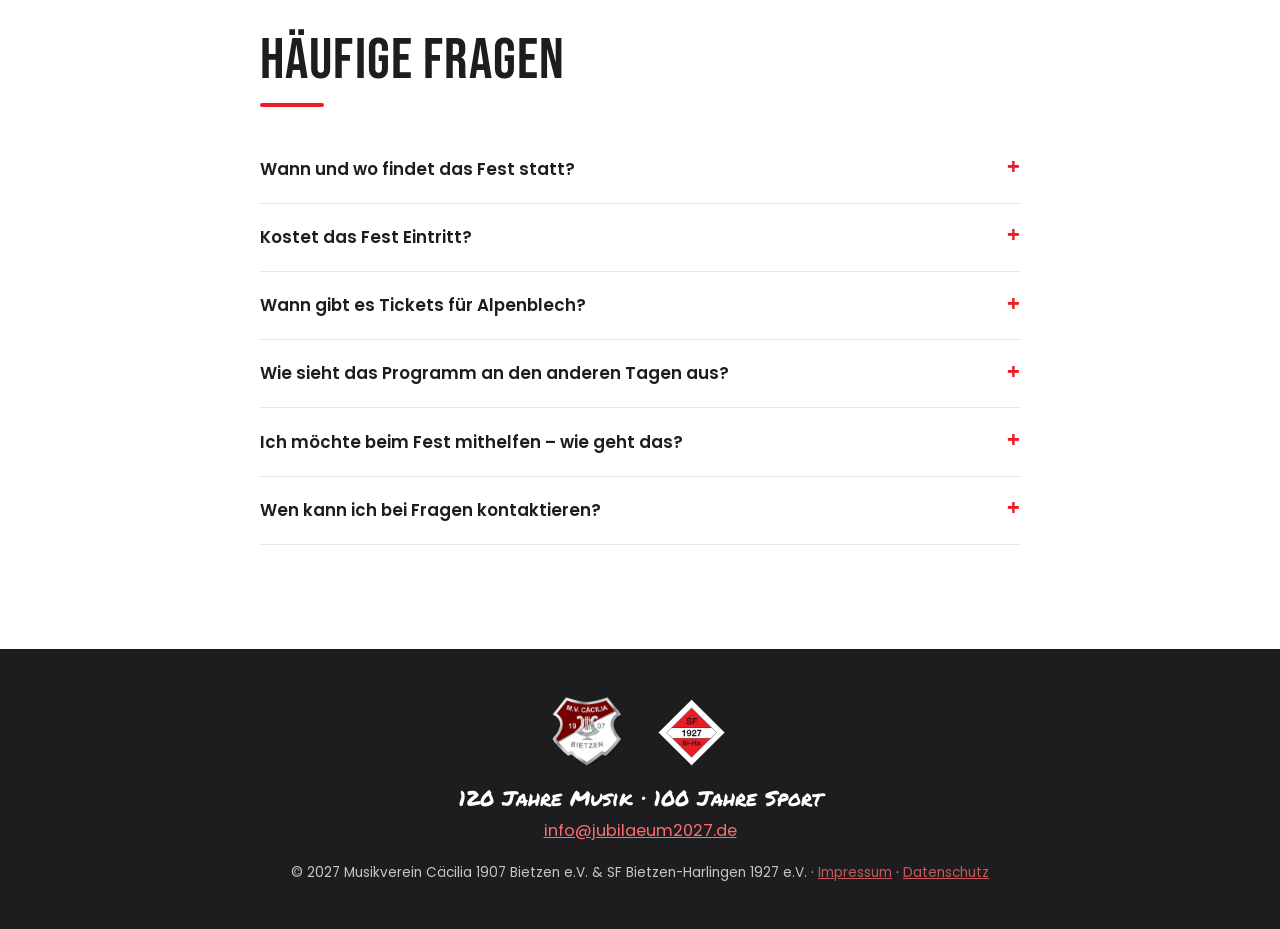
==== commit b4dad44b: "Anfahrt: Kartenbild aus OpenStreetMap mit Markierung am Sportplatz Statisches Bild auf dem eigenen S" ====
--- a/index.html
+++ b/index.html
@@ -213,12 +213,15 @@
             <li><strong>Bus &amp; Bahn:</strong> Infos folgen</li>
           </ul>
           <a class="btn btn--outline" target="_blank" rel="noopener"
-             href="https://www.openstreetmap.org/search?query=Martinusstra%C3%9Fe%2030%2C%2066663%20Merzig">Auf der Karte öffnen</a>
+             href="https://www.openstreetmap.org/?mlat=49.41238&amp;mlon=6.65242#map=17/49.41238/6.65242">Auf der Karte öffnen</a>
         </div>
-        <div class="map-card" aria-hidden="true">
-          <img src="bilder/logo-hell.webp" width="1600" height="607" loading="lazy" alt="">
-          <p><svg viewBox="0 0 24 24" width="22" height="22"><path fill="currentColor" d="M12 2a7 7 0 0 0-7 7c0 5.25 7 13 7 13s7-7.75 7-13a7 7 0 0 0-7-7Zm0 9.5A2.5 2.5 0 1 1 12 6.5a2.5 2.5 0 0 1 0 5Z"/></svg> Sportplatz Bietzen</p>
-        </div>
+        <figure class="map">
+          <a href="https://www.openstreetmap.org/?mlat=49.41238&amp;mlon=6.65242#map=17/49.41238/6.65242" target="_blank" rel="noopener" aria-label="Lage des Festzelts auf OpenStreetMap öffnen">
+            <img src="bilder/karte-anfahrt.webp" width="760" height="500" loading="lazy"
+                 alt="Karte von Bietzen: Das Festzelt steht am Sportplatz an der Martinusstraße, am südwestlichen Ortsrand.">
+          </a>
+          <figcaption>Kartendaten © <a href="https://www.openstreetmap.org/copyright" target="_blank" rel="noopener">OpenStreetMap-Mitwirkende</a></figcaption>
+        </figure>
       </div>
     </section>
 
--- a/style.css
+++ b/style.css
@@ -210,17 +210,12 @@
 .info-list { padding-left: 1.1rem; margin: 0 0 2rem; color: var(--muted); }
 .info-list li { margin-bottom: .4rem; }
 .info-list strong { color: var(--ink); }
-.map-card {
-  aspect-ratio: 4 / 3; border-radius: var(--radius);
-  display: grid; place-content: center; justify-items: center; gap: 1rem; padding: 2rem;
-  background:
-    repeating-linear-gradient(0deg, transparent 0 38px, rgba(0,0,0,.05) 38px 40px),
-    repeating-linear-gradient(90deg, transparent 0 38px, rgba(0,0,0,.05) 38px 40px),
-    var(--bg-alt);
-  border: 1px solid var(--line);
-}
-.map-card p { display: flex; align-items: center; gap: .3rem; margin: 0; font: 400 1.5rem/1 var(--font-head); letter-spacing: .08em; color: var(--ink); }
-.map-card svg { color: var(--rot); }
+.map { margin: 0; }
+.map > a { display: block; border-radius: var(--radius); overflow: hidden; border: 1px solid var(--line); box-shadow: var(--shadow); }
+.map img { display: block; width: 100%; height: auto; transition: transform .3s ease; }
+.map > a:hover img { transform: scale(1.02); }
+.map figcaption { font-size: .78rem; color: var(--muted); margin-top: .5rem; text-align: right; }
+.map figcaption a { color: inherit; }
 
 /* ---------- Tickets / Formular ---------- */
 .tickets { text-align: center; }
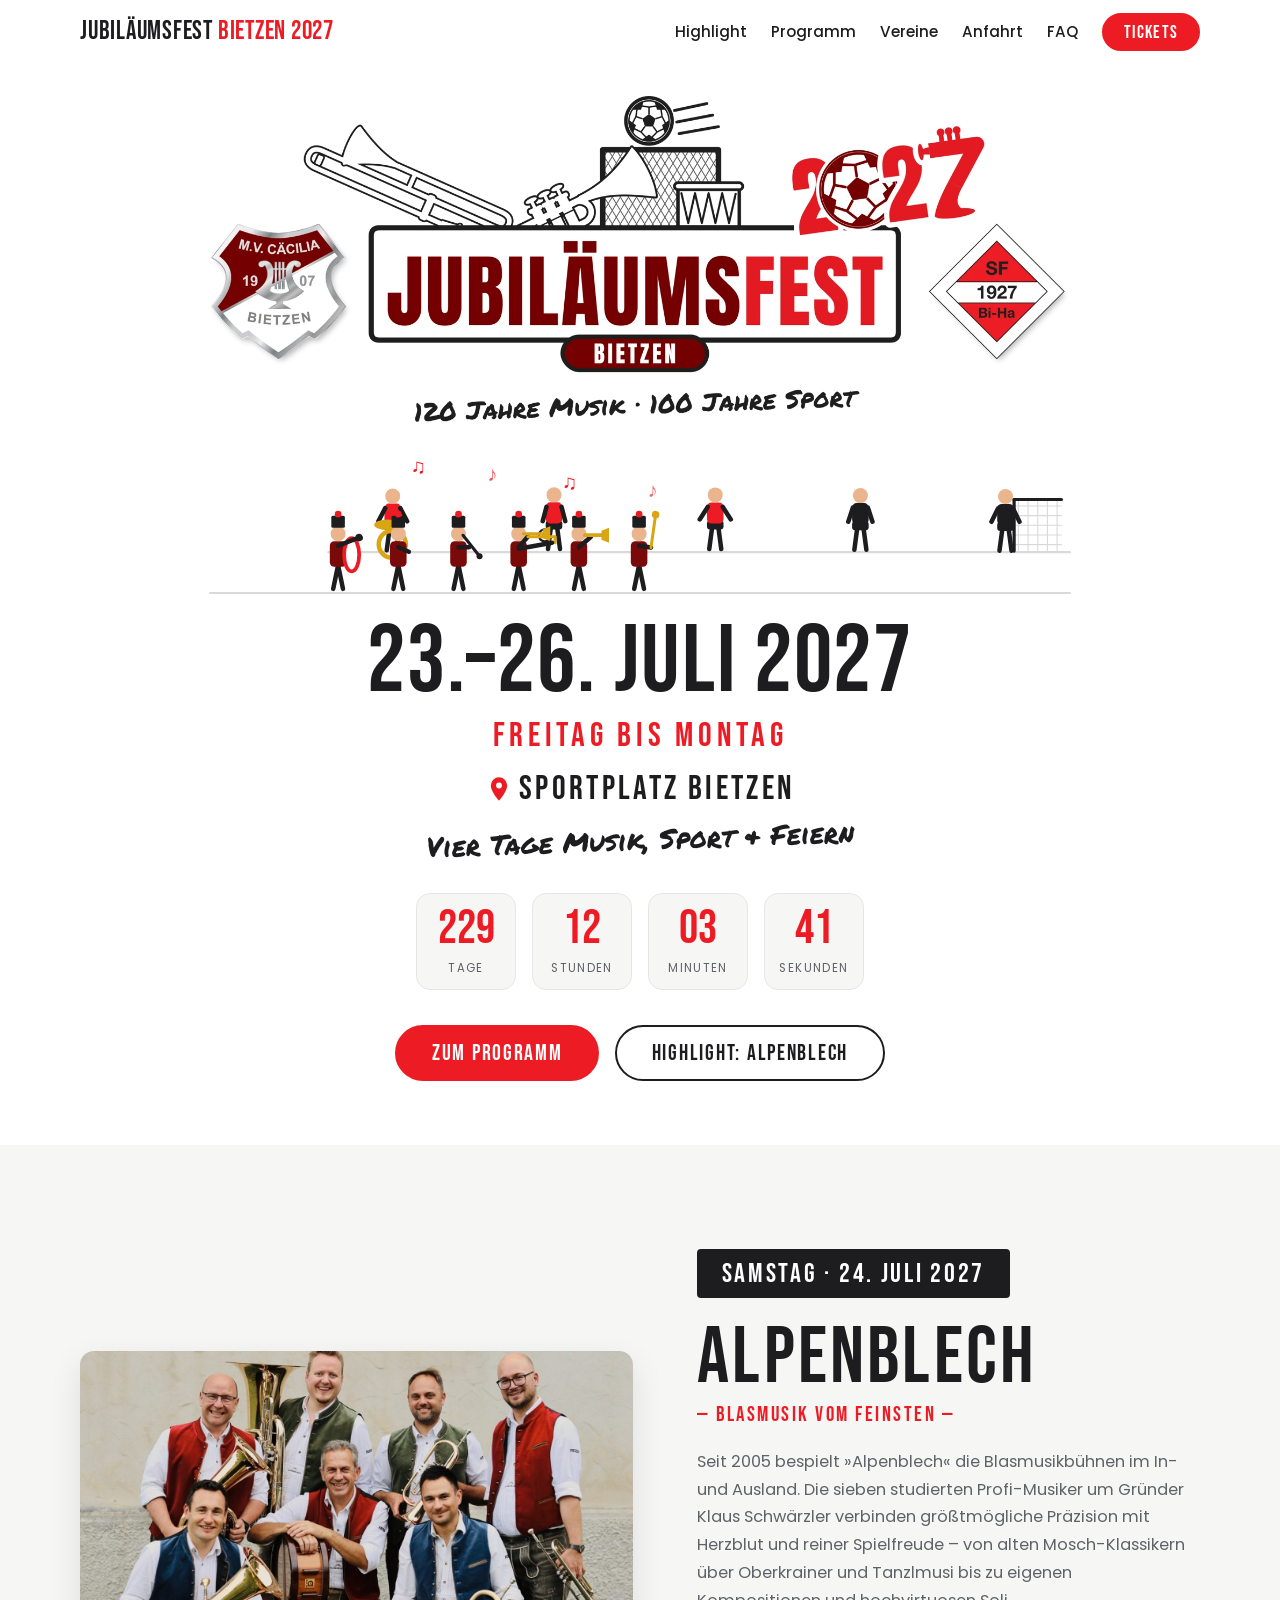
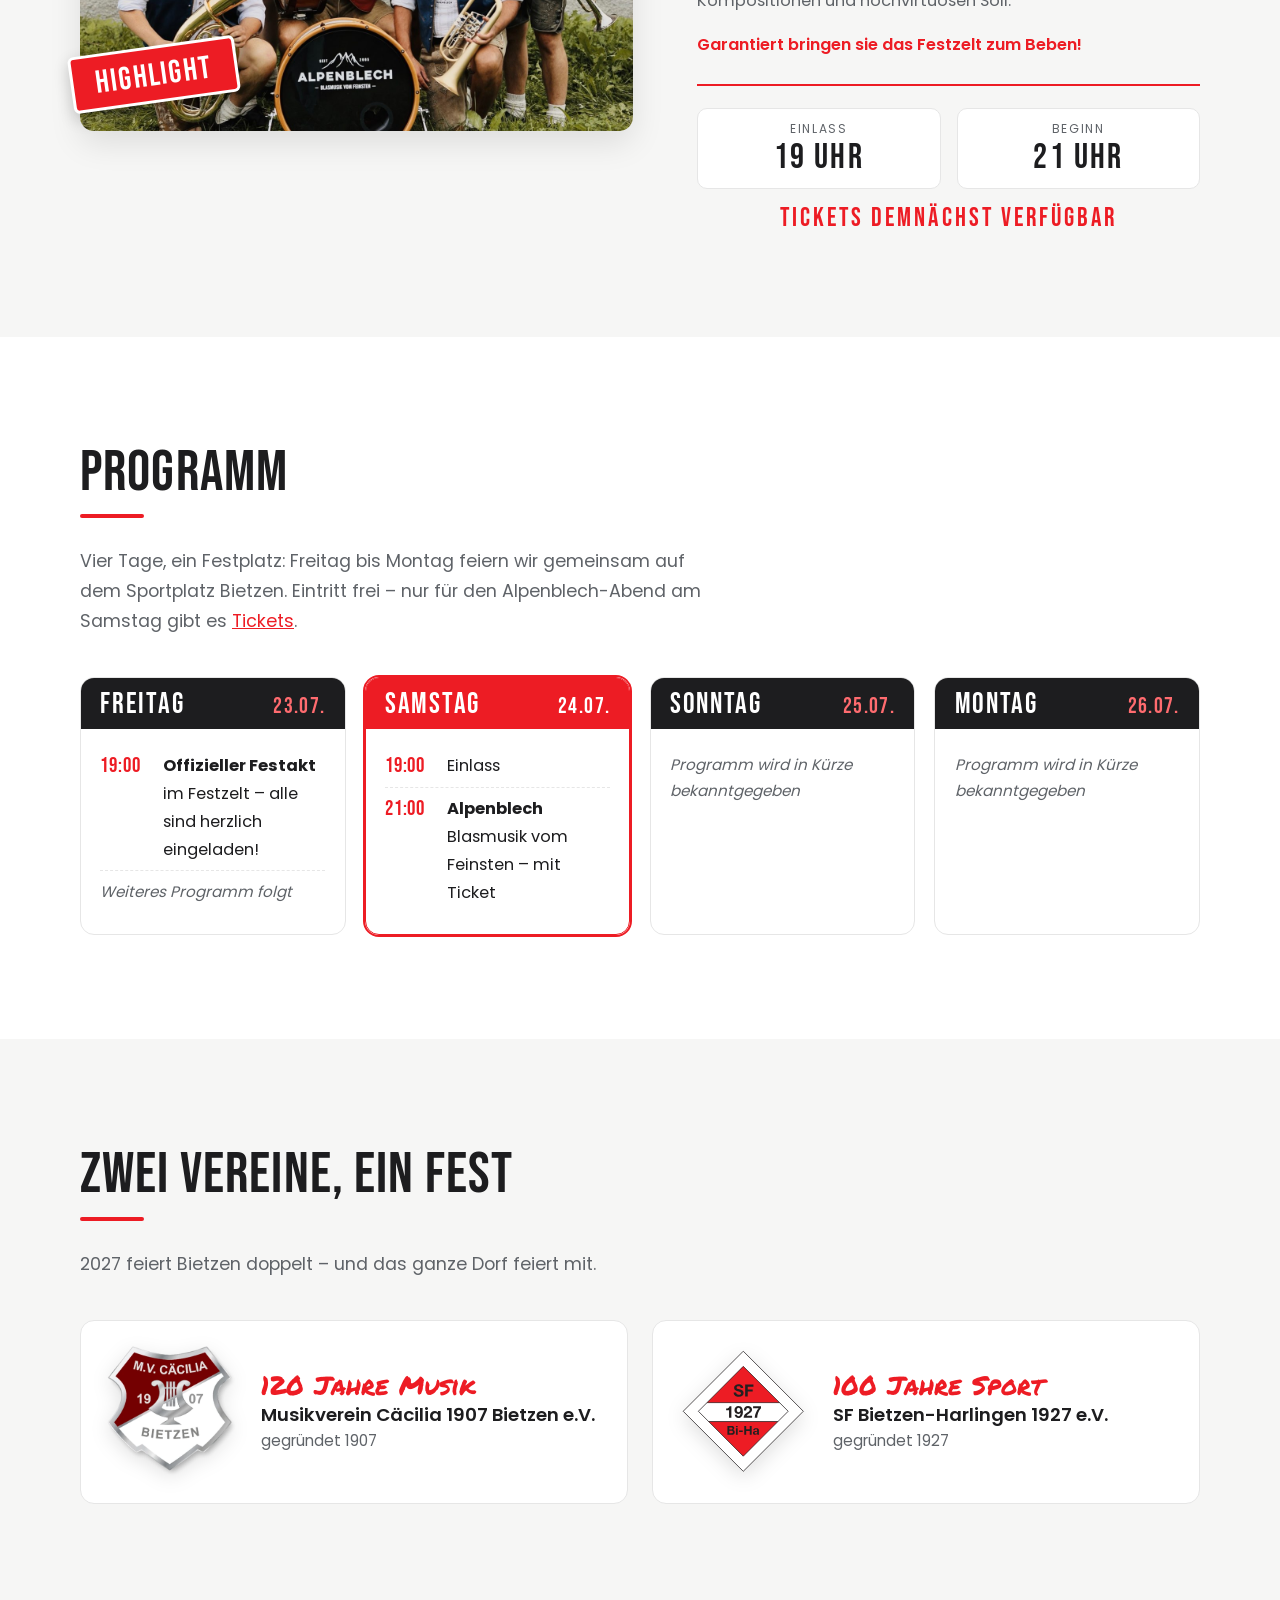
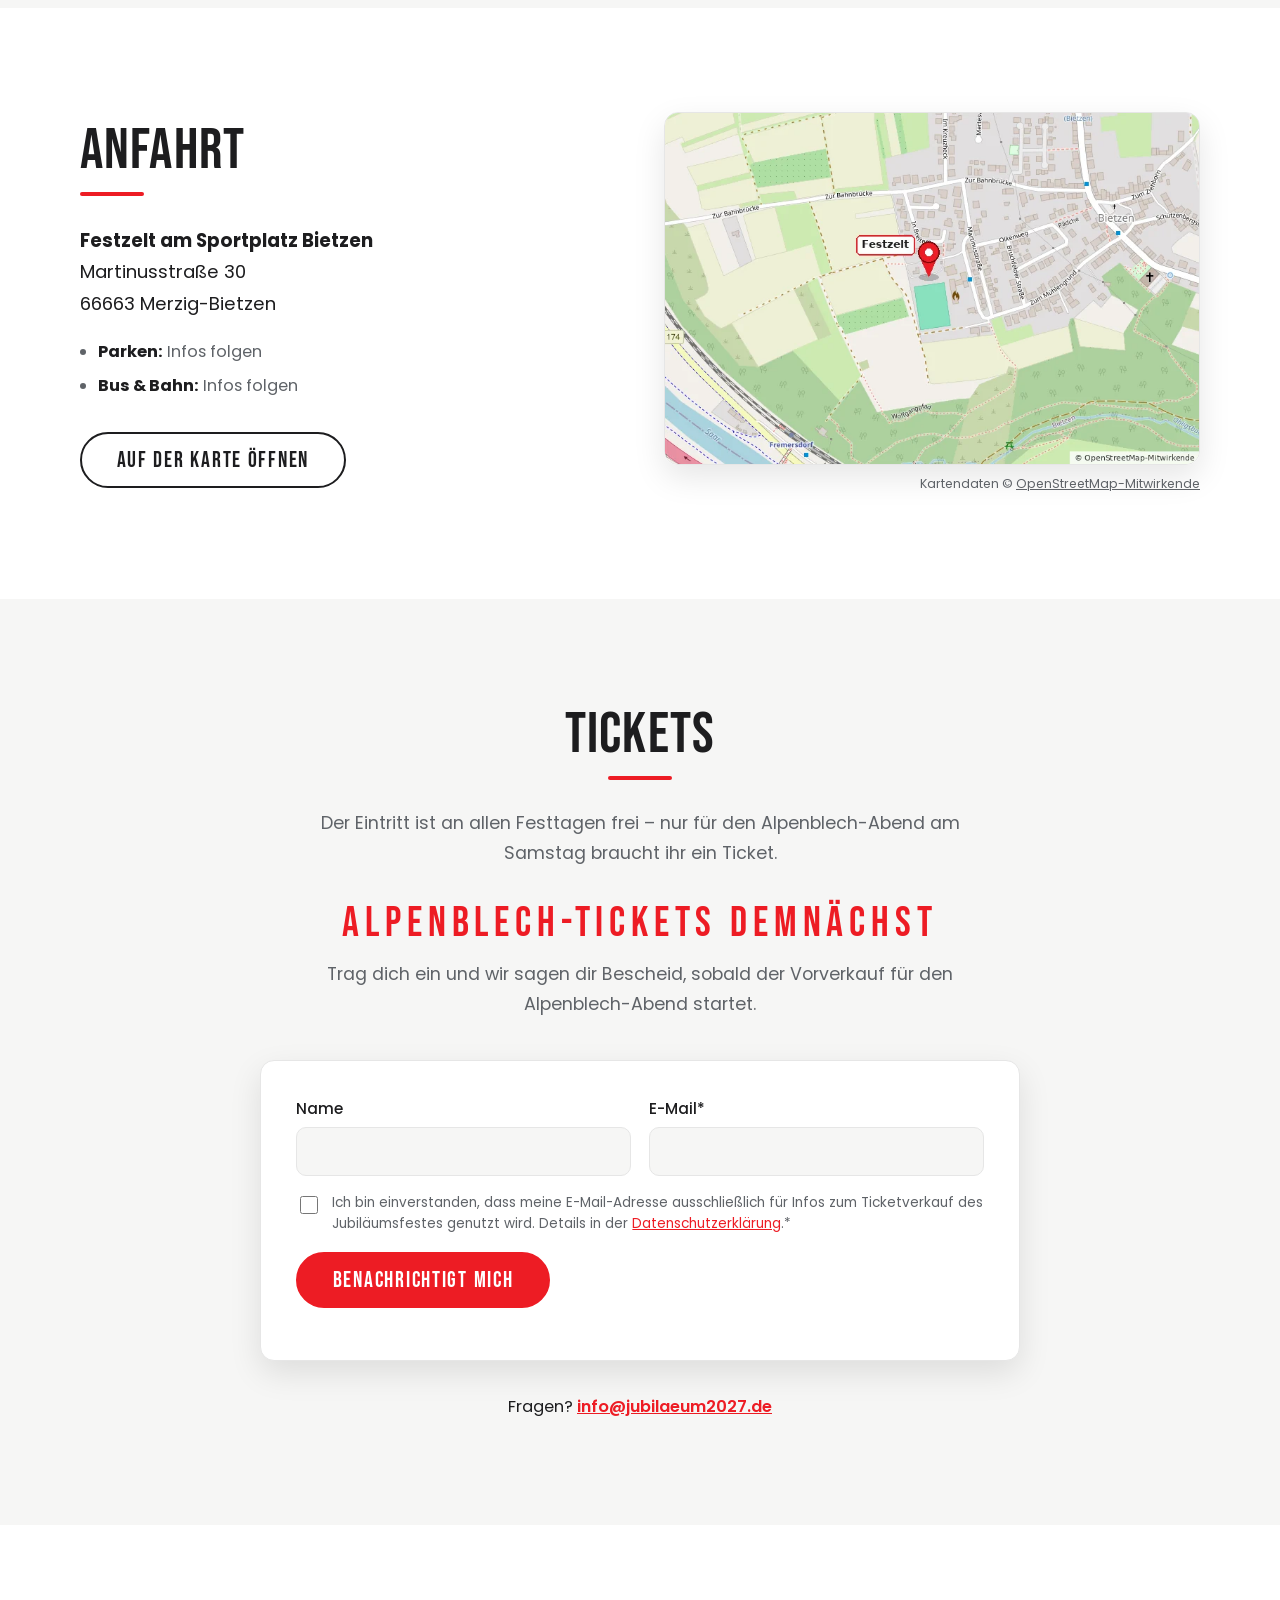
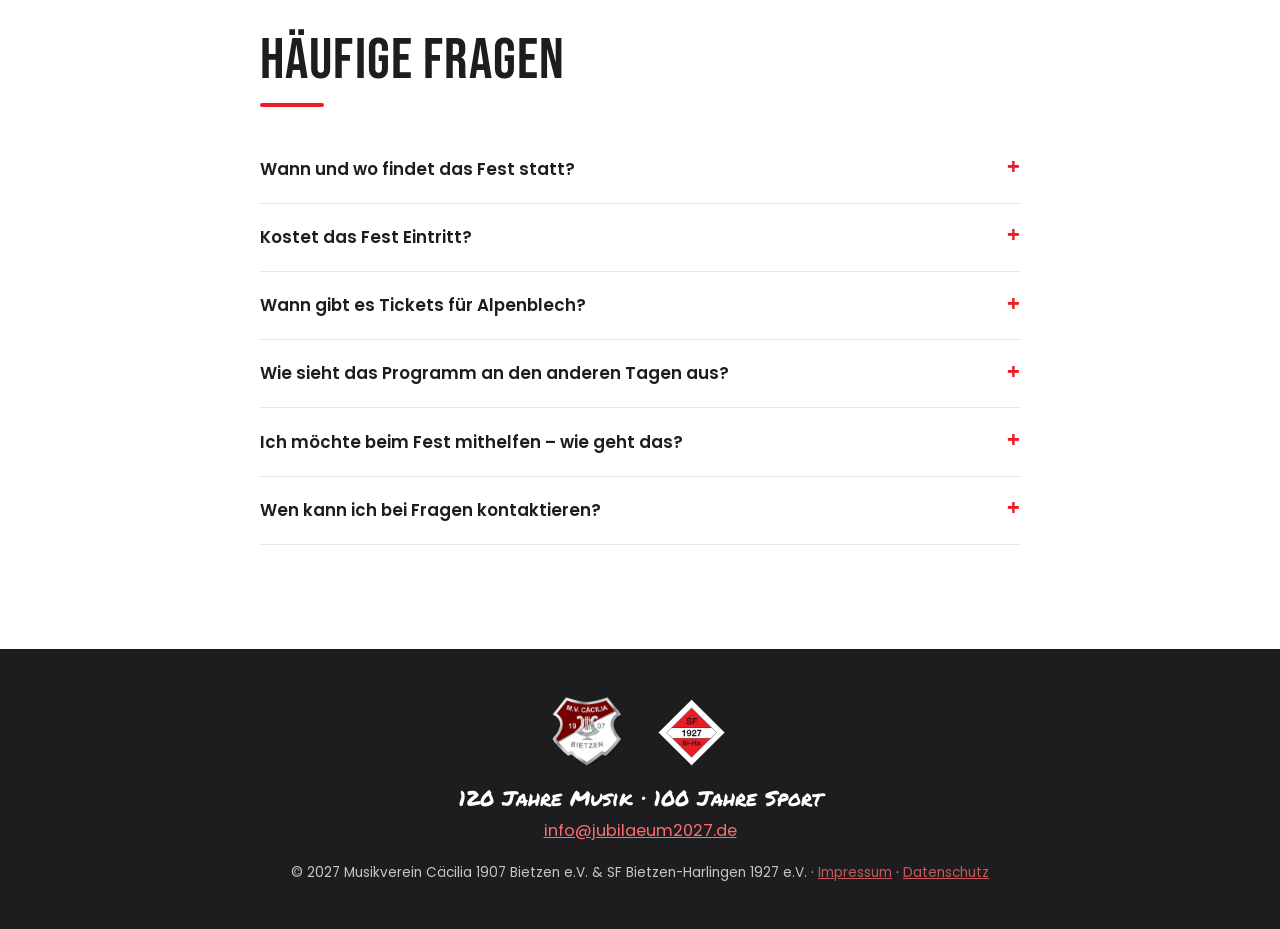
==== commit 8854ab0b: "Anfahrt: Festzelt-Markierung oberhalb des Sportplatzes Co-Authored-By: Claude Opus 5.5 <noreply@anth" ====
--- a/index.html
+++ b/index.html
@@ -213,10 +213,10 @@
             <li><strong>Bus &amp; Bahn:</strong> Infos folgen</li>
           </ul>
           <a class="btn btn--outline" target="_blank" rel="noopener"
-             href="https://www.openstreetmap.org/?mlat=49.41238&amp;mlon=6.65242#map=17/49.41238/6.65242">Auf der Karte öffnen</a>
+             href="https://www.openstreetmap.org/?mlat=49.41298&amp;mlon=6.65231#map=17/49.41298/6.65231">Auf der Karte öffnen</a>
         </div>
         <figure class="map">
-          <a href="https://www.openstreetmap.org/?mlat=49.41238&amp;mlon=6.65242#map=17/49.41238/6.65242" target="_blank" rel="noopener" aria-label="Lage des Festzelts auf OpenStreetMap öffnen">
+          <a href="https://www.openstreetmap.org/?mlat=49.41298&amp;mlon=6.65231#map=17/49.41298/6.65231" target="_blank" rel="noopener" aria-label="Lage des Festzelts auf OpenStreetMap öffnen">
             <img src="bilder/karte-anfahrt.webp" width="760" height="500" loading="lazy"
                  alt="Karte von Bietzen: Das Festzelt steht am Sportplatz an der Martinusstraße, am südwestlichen Ortsrand.">
           </a>
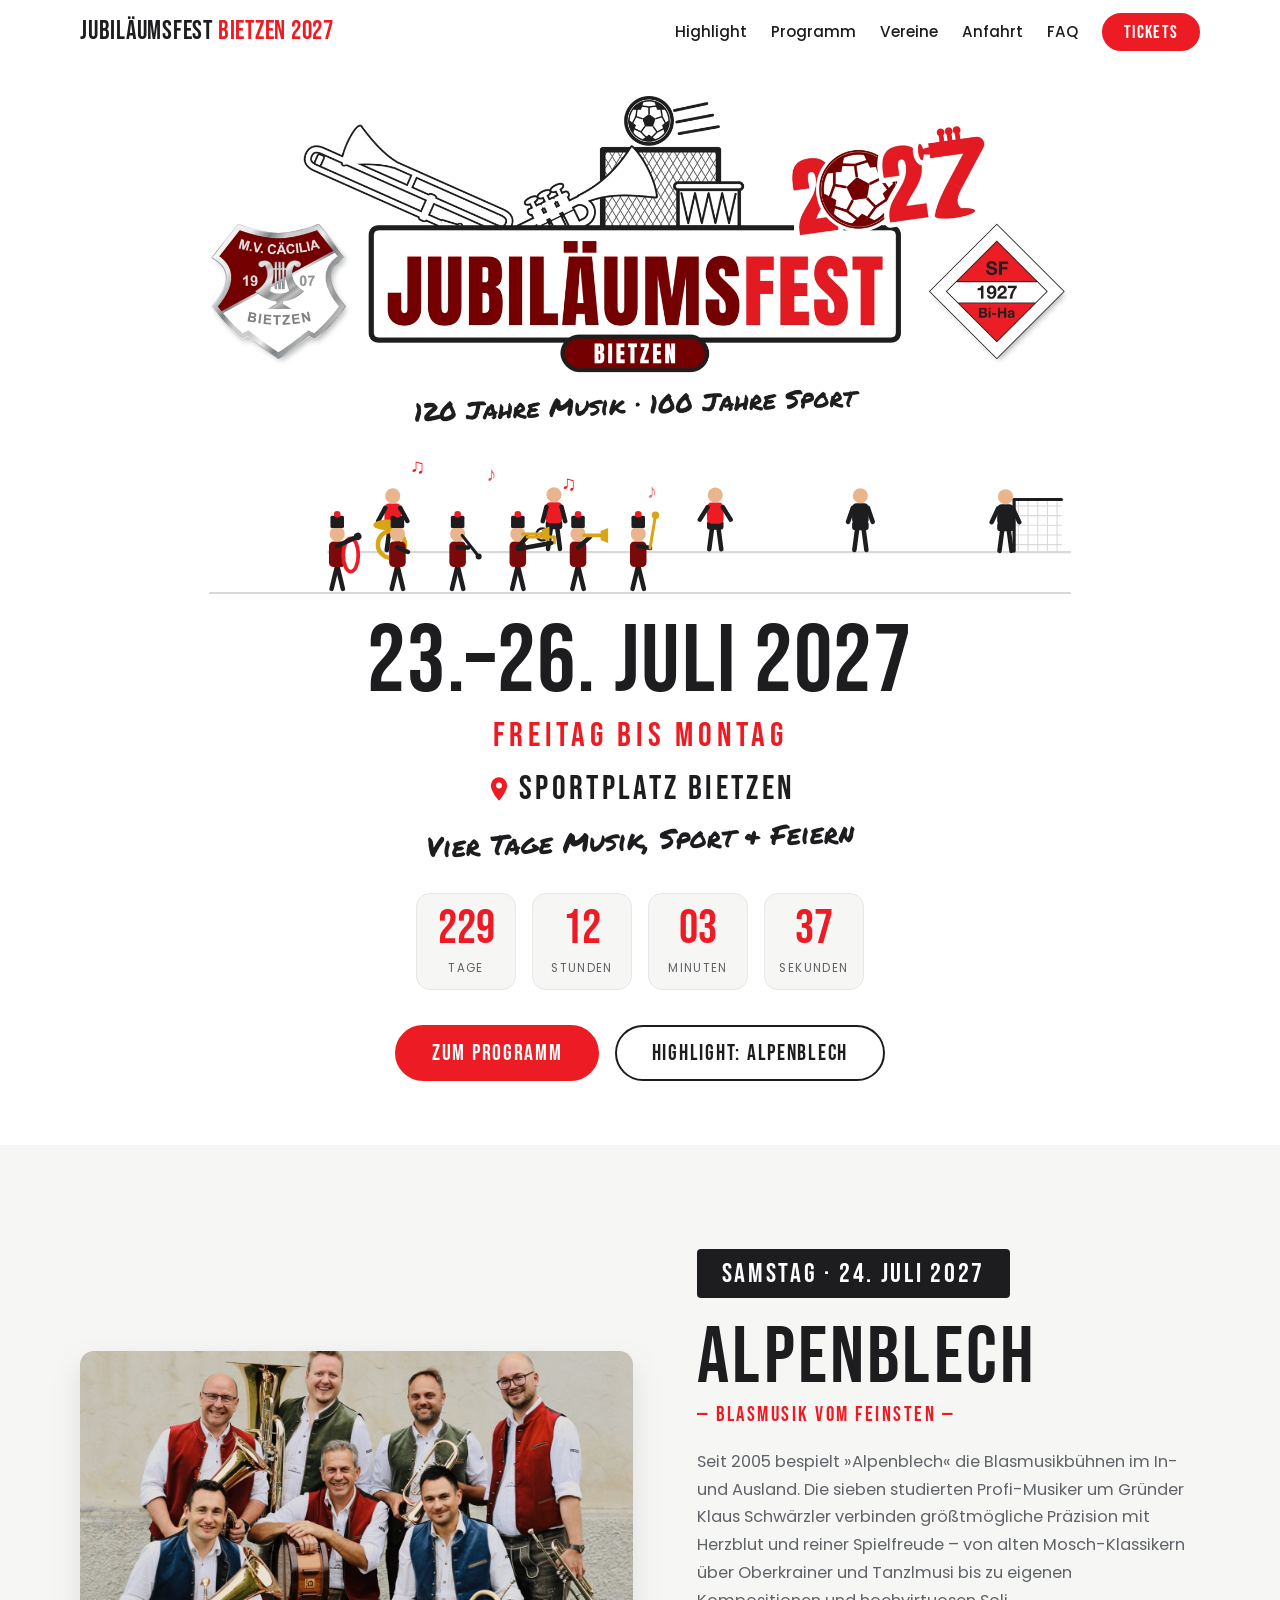
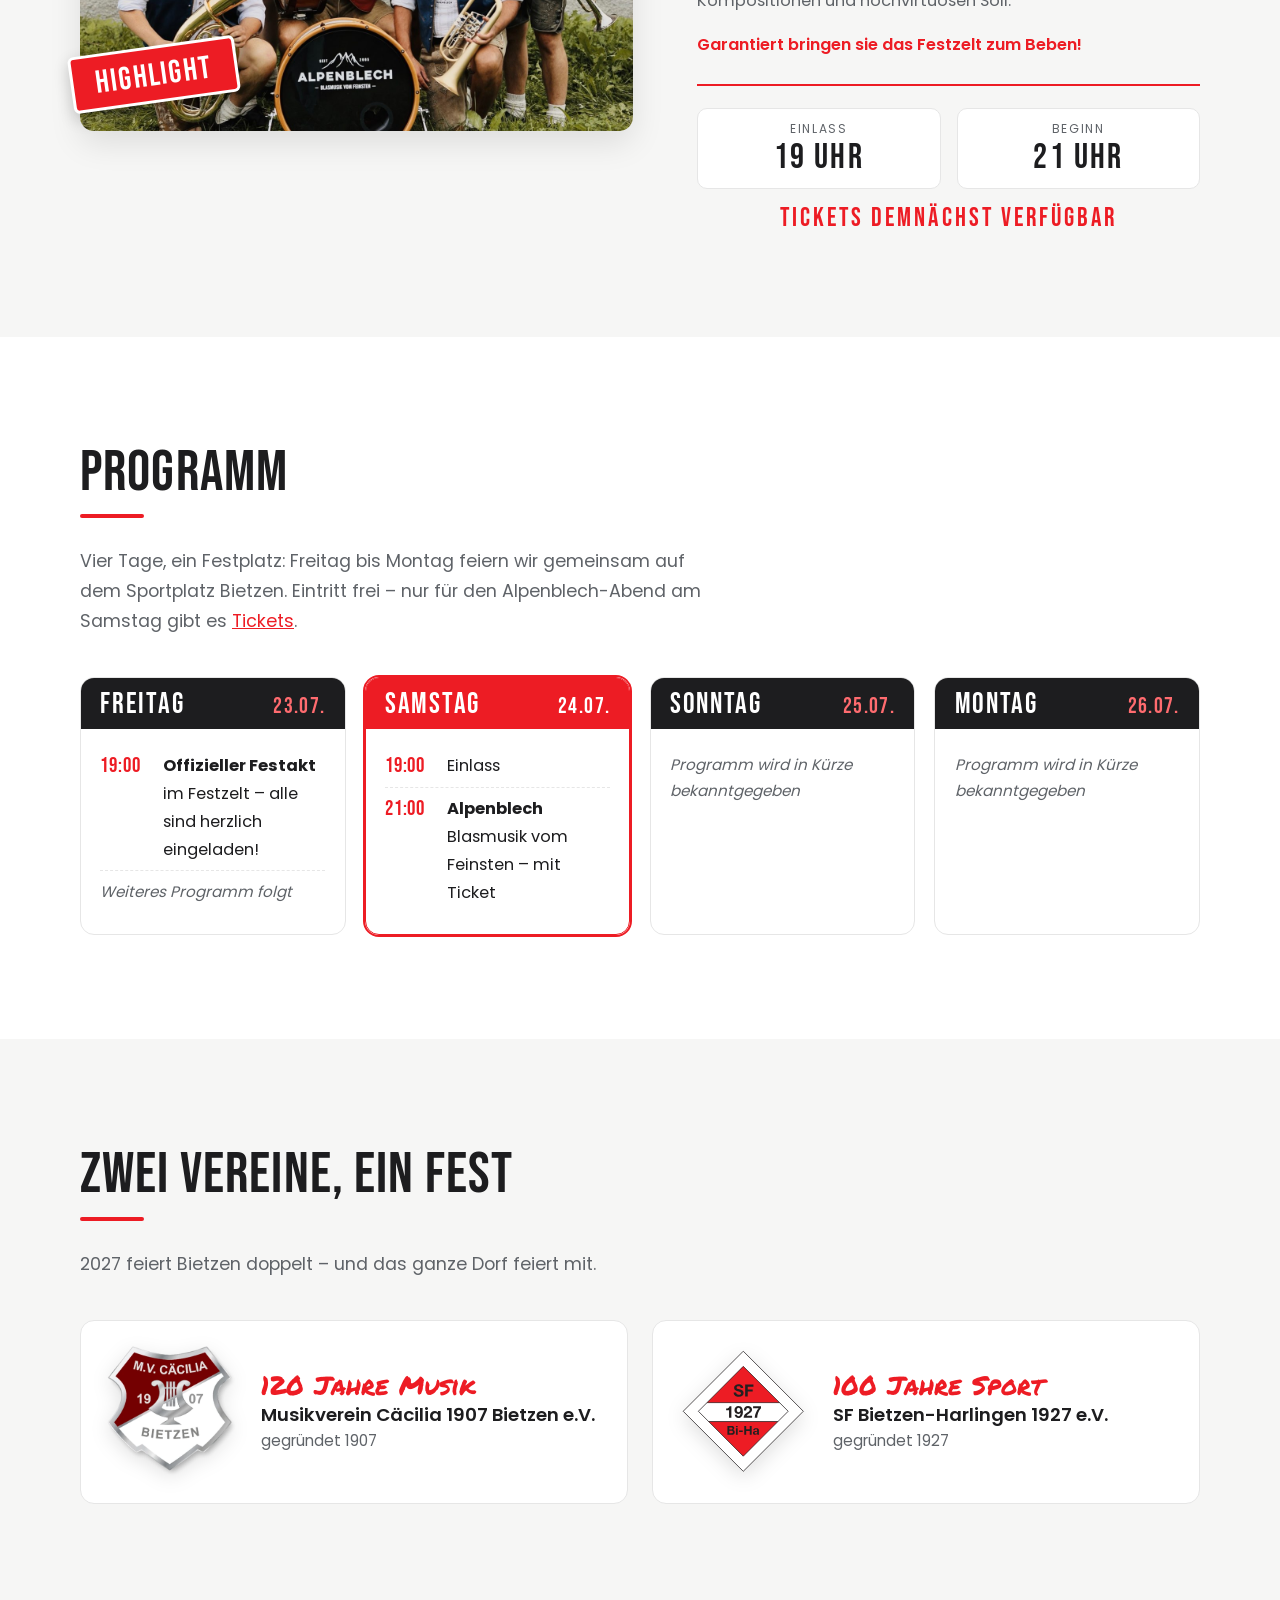
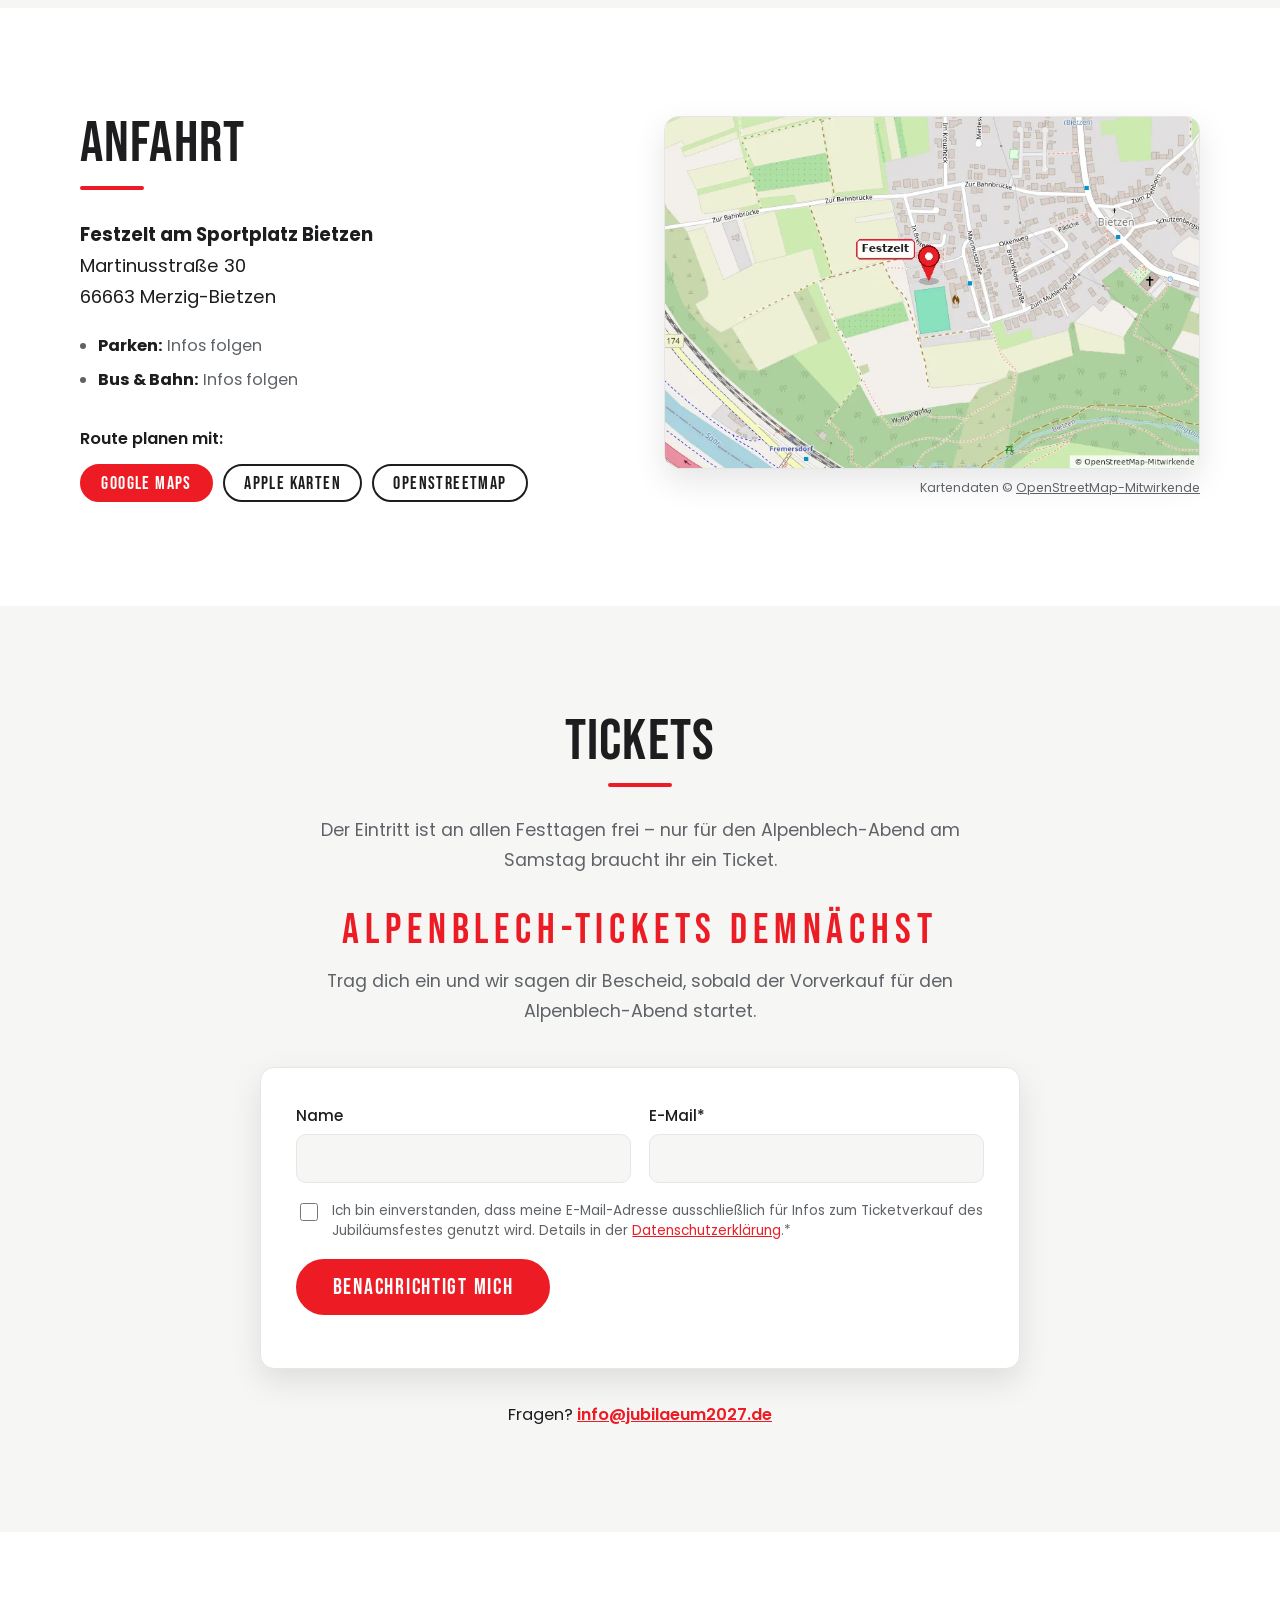
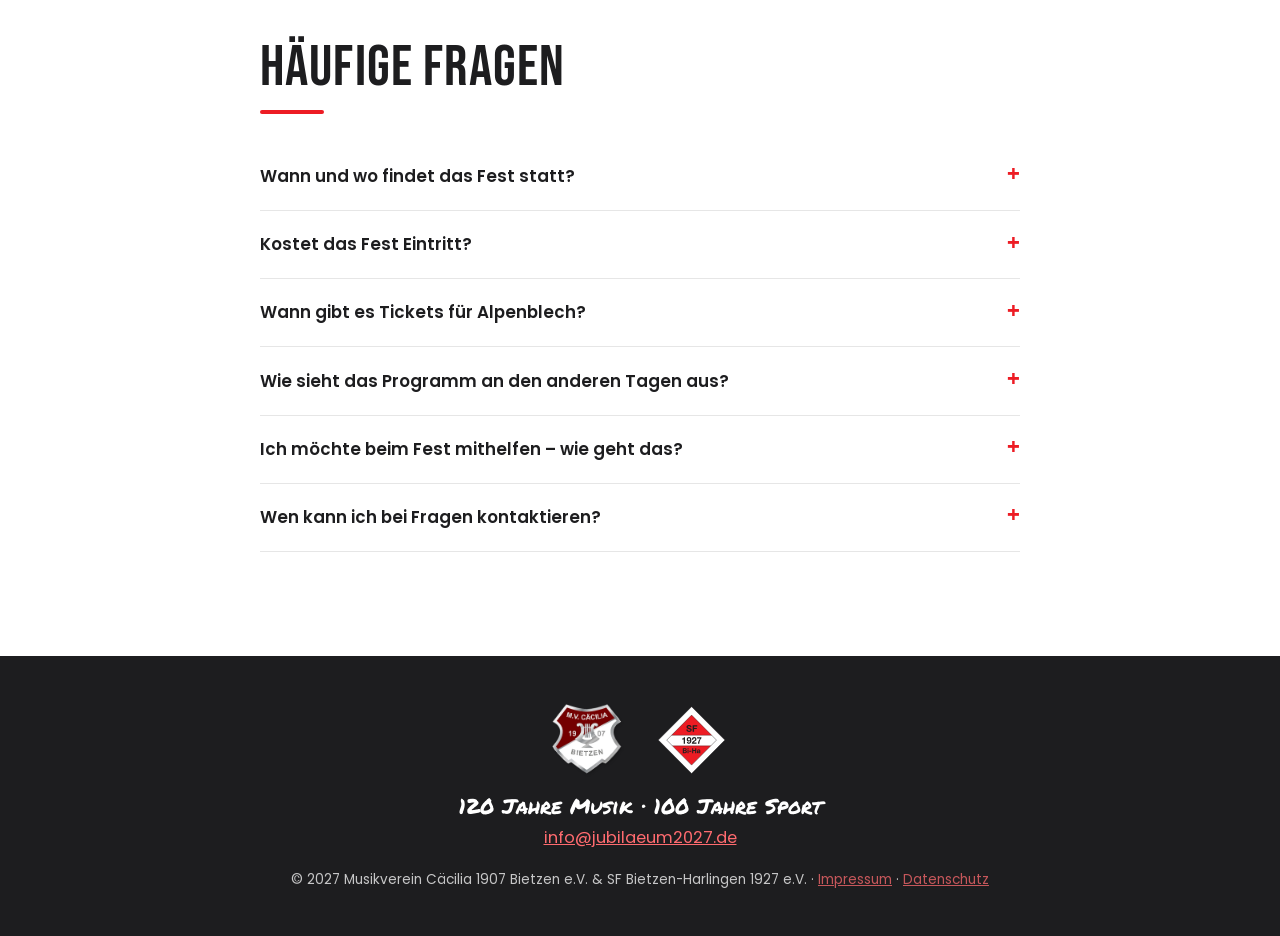
==== commit b259ccbe: "Anfahrt: Buttons „Route planen“ für Google Maps, Apple Karten und OpenStreetMap Ziel ist die Festzel" ====
--- a/index.html
+++ b/index.html
@@ -212,8 +212,15 @@
             <li><strong>Parken:</strong> Infos folgen</li>
             <li><strong>Bus &amp; Bahn:</strong> Infos folgen</li>
           </ul>
-          <a class="btn btn--outline" target="_blank" rel="noopener"
-             href="https://www.openstreetmap.org/?mlat=49.41298&amp;mlon=6.65231#map=17/49.41298/6.65231">Auf der Karte öffnen</a>
+          <p class="route__title">Route planen mit:</p>
+          <div class="route">
+            <a class="btn btn--small" target="_blank" rel="noopener"
+               href="https://www.google.com/maps/dir/?api=1&amp;destination=49.41298%2C6.65231">Google Maps</a>
+            <a class="btn btn--small btn--outline" target="_blank" rel="noopener"
+               href="https://maps.apple.com/?daddr=49.41298,6.65231&amp;q=Festzelt%20Jubil%C3%A4umsfest%20Bietzen">Apple Karten</a>
+            <a class="btn btn--small btn--outline" target="_blank" rel="noopener"
+               href="https://www.openstreetmap.org/directions?engine=fossgis_osrm_car&amp;route=%3B49.41298%2C6.65231#map=16/49.41298/6.65231">OpenStreetMap</a>
+          </div>
         </div>
         <figure class="map">
           <a href="https://www.openstreetmap.org/?mlat=49.41298&amp;mlon=6.65231#map=17/49.41298/6.65231" target="_blank" rel="noopener" aria-label="Lage des Festzelts auf OpenStreetMap öffnen">
--- a/style.css
+++ b/style.css
@@ -210,6 +210,8 @@
 .info-list { padding-left: 1.1rem; margin: 0 0 2rem; color: var(--muted); }
 .info-list li { margin-bottom: .4rem; }
 .info-list strong { color: var(--ink); }
+.route__title { font-weight: 600; margin: 0 0 .7rem; }
+.route { display: flex; flex-wrap: wrap; gap: .6rem; }
 .map { margin: 0; }
 .map > a { display: block; border-radius: var(--radius); overflow: hidden; border: 1px solid var(--line); box-shadow: var(--shadow); }
 .map img { display: block; width: 100%; height: auto; transition: transform .3s ease; }
